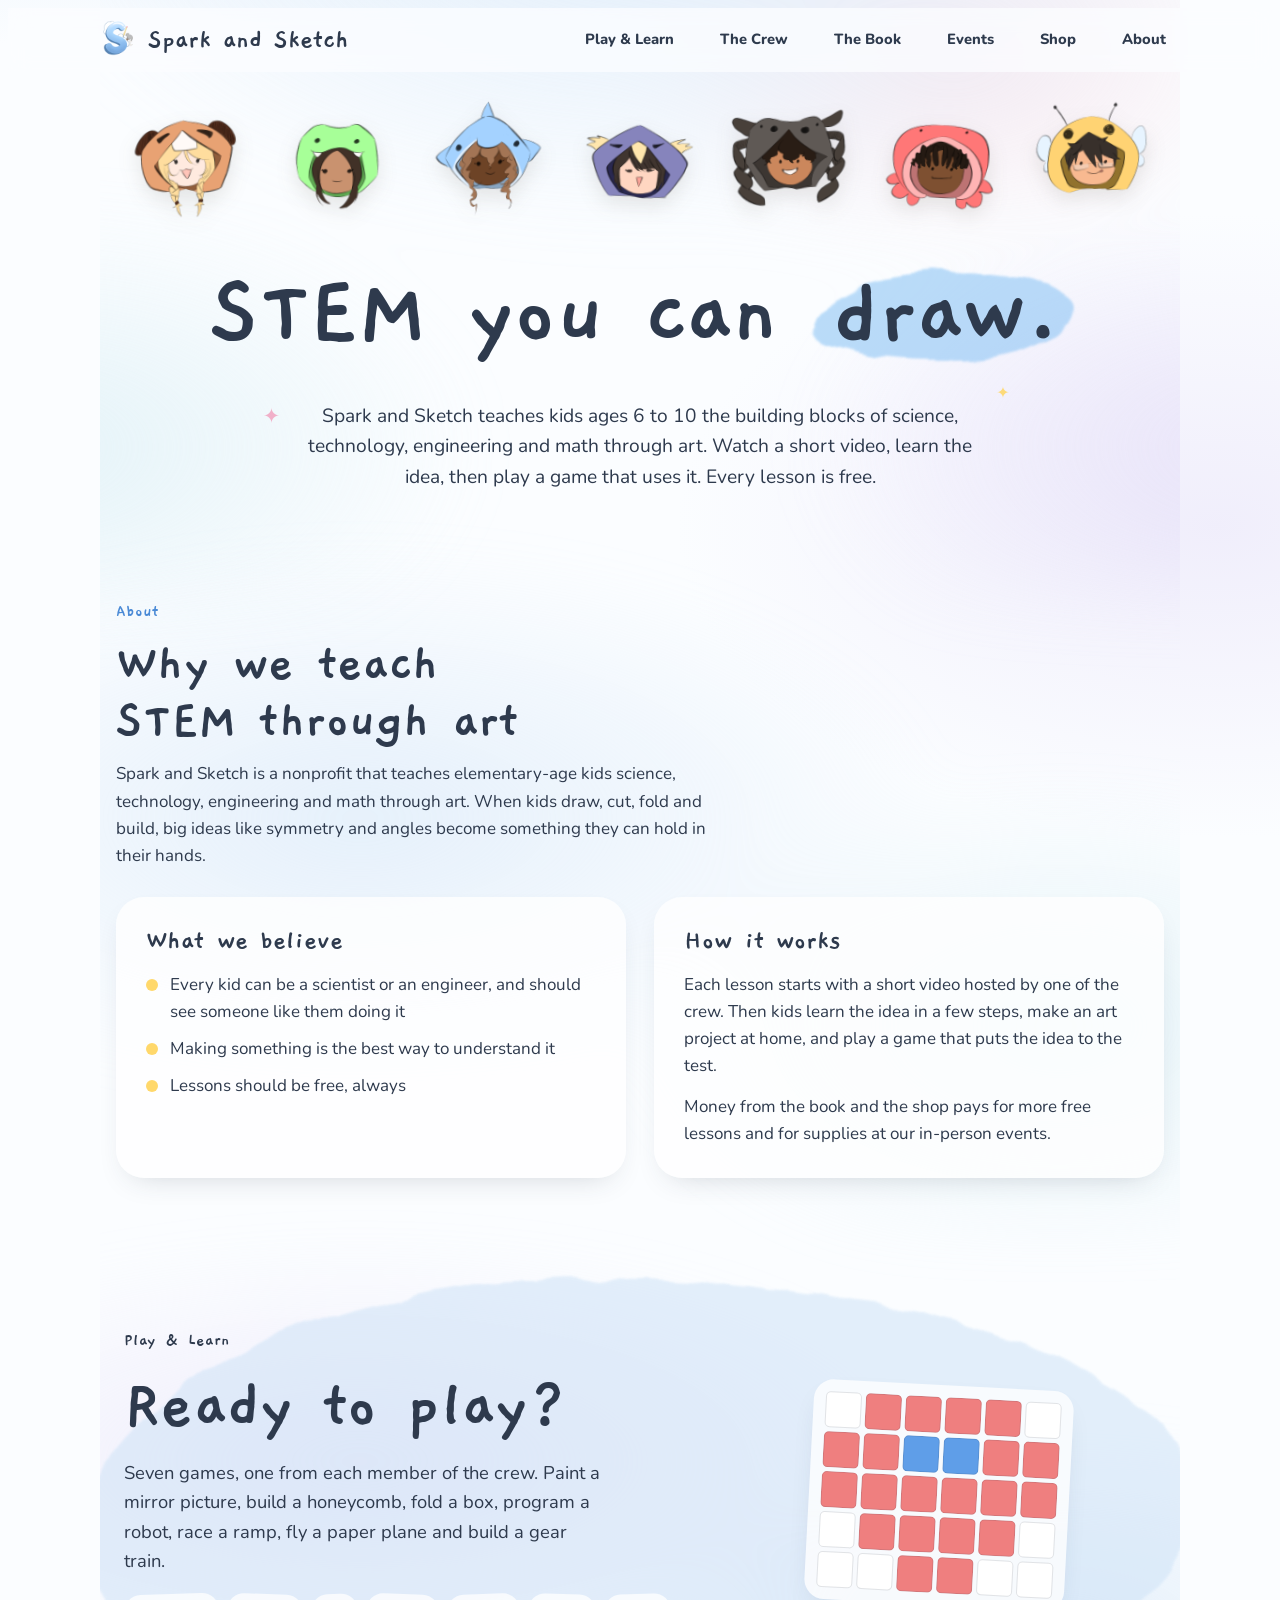
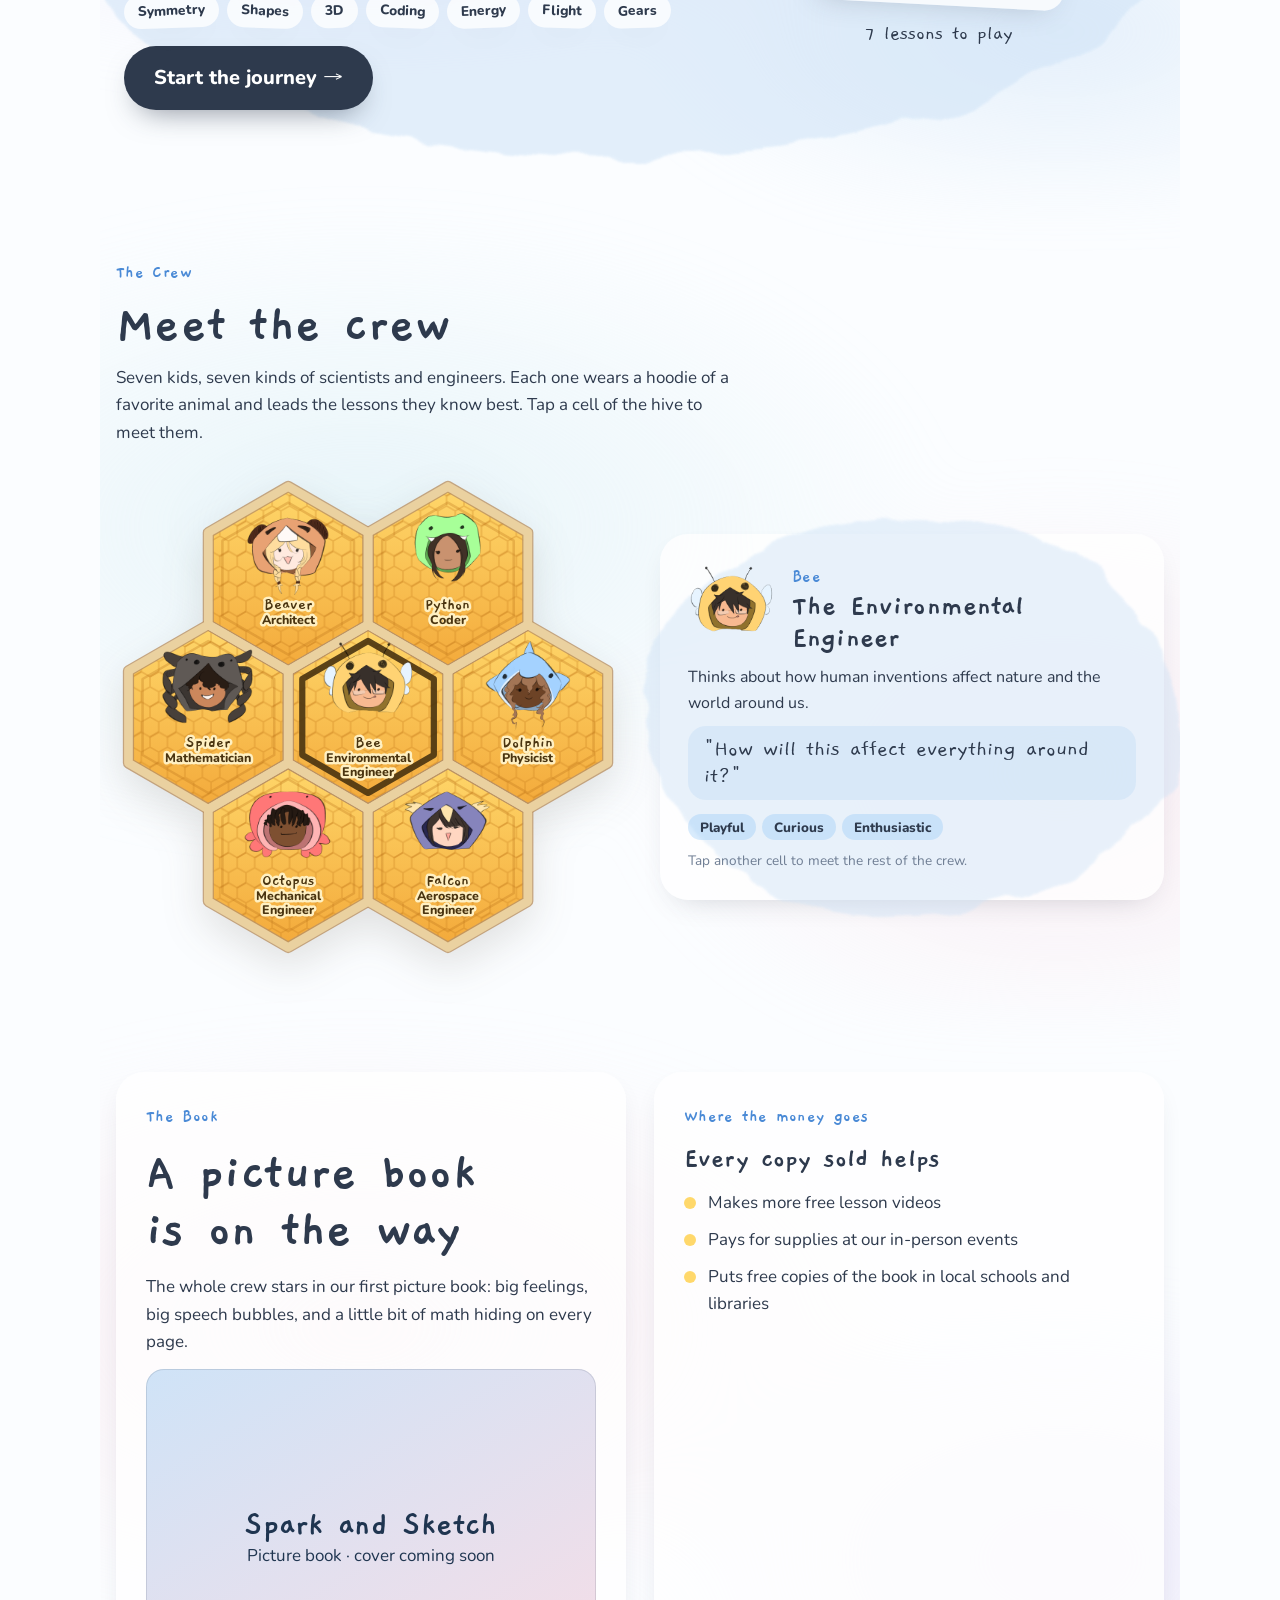
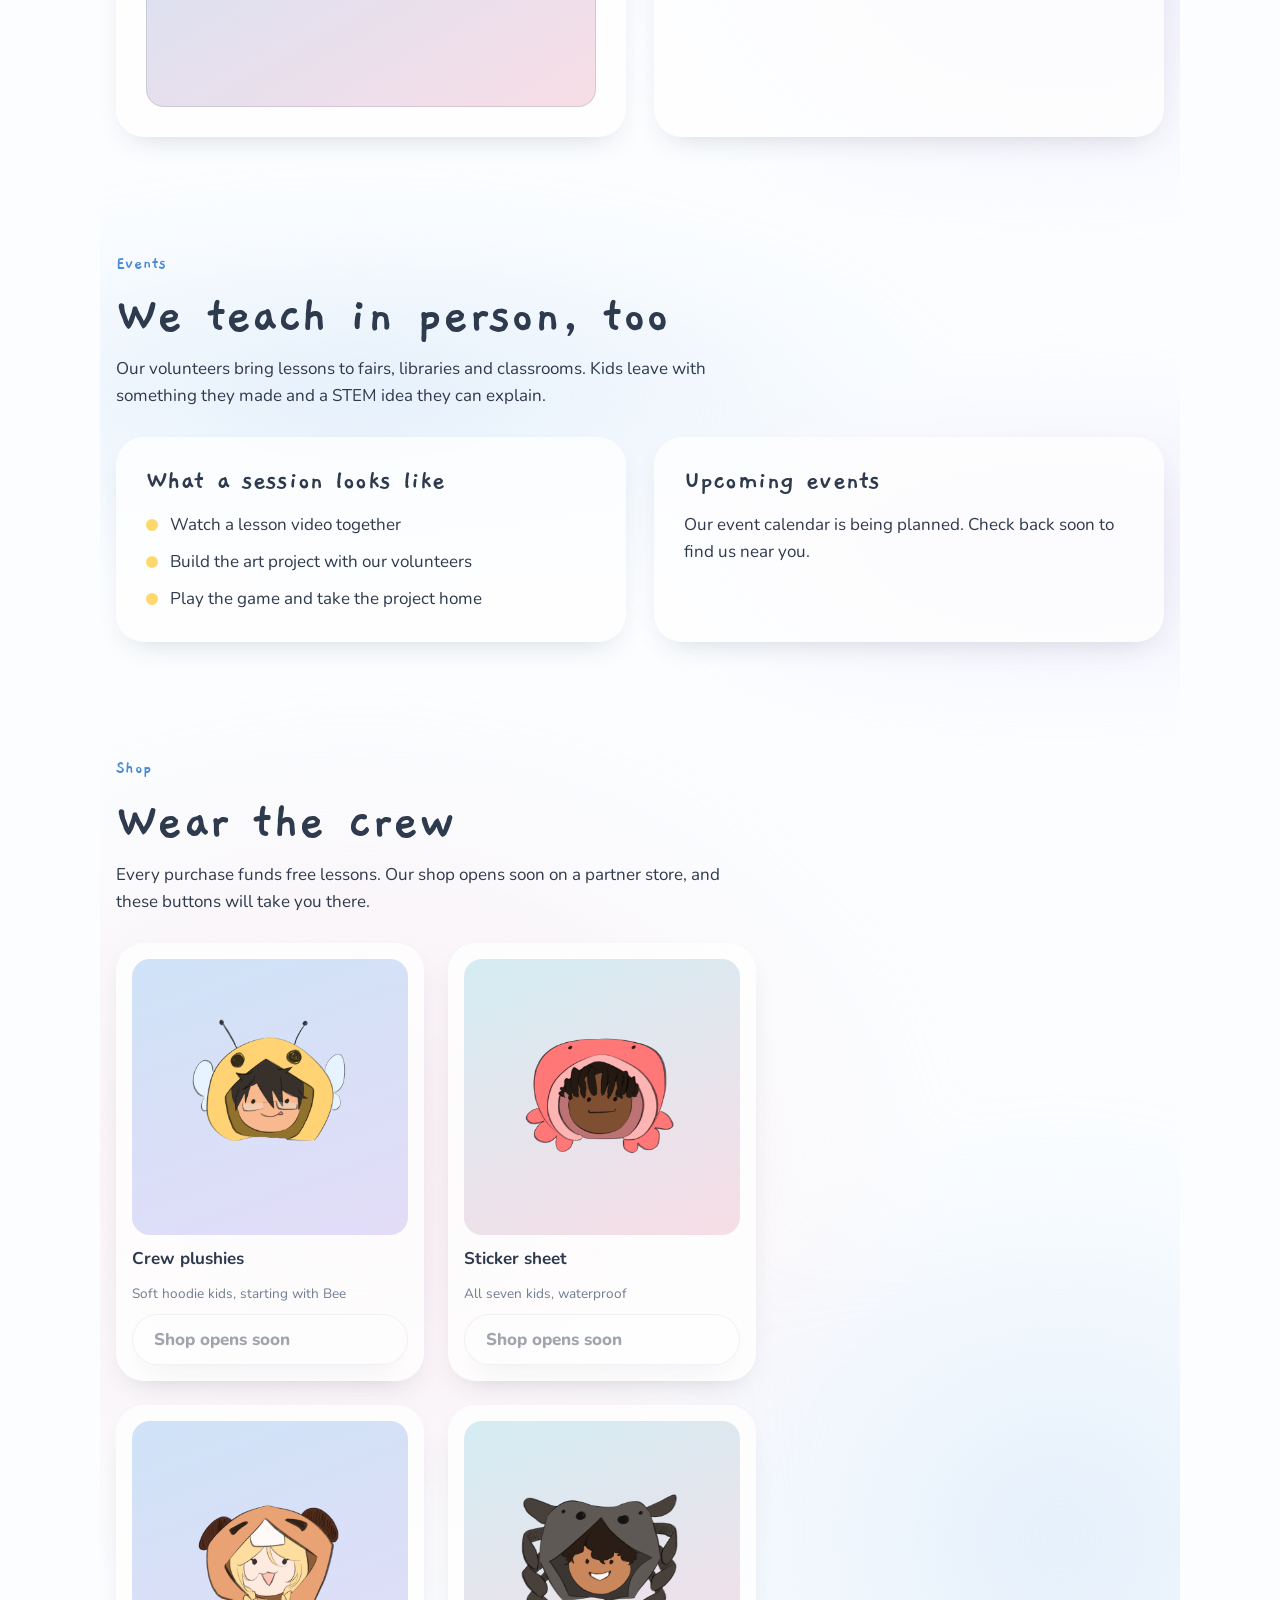
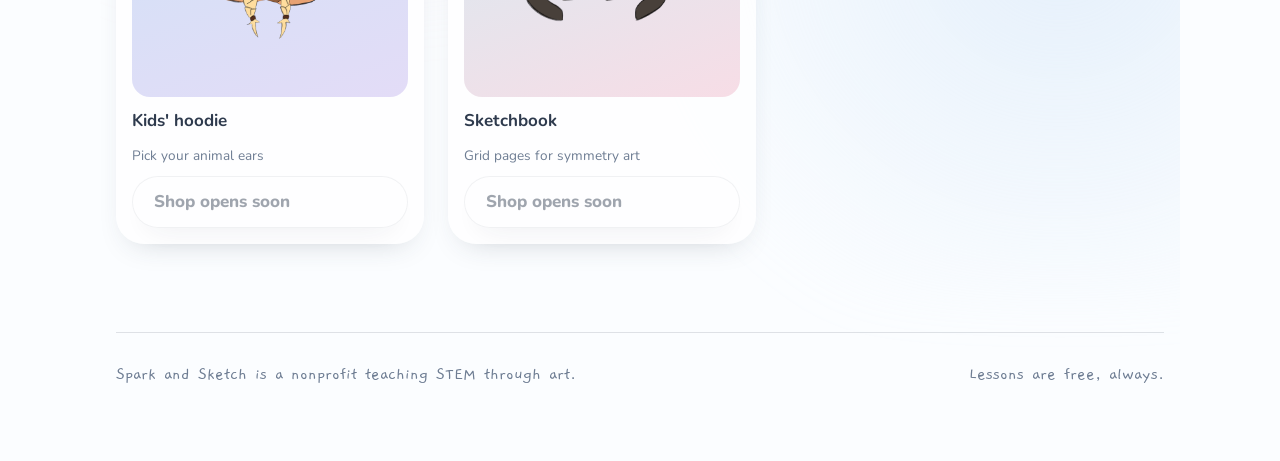
==== index.html @ 4abf94d2 "Blue and white palette, quieter washes, more playful details Co-Authored-By: Claude Fable 5.1 <norep" ====
<!doctype html>
<html lang="en">
<head>
<meta charset="utf-8">
<meta name="viewport" content="width=device-width, initial-scale=1, viewport-fit=cover">
<title>Spark and Sketch</title>
<meta name="description" content="Spark and Sketch teaches elementary-age kids STEM through art, with free short videos, art projects and games.">
<link rel="preconnect" href="https://fonts.googleapis.com">
<link rel="preconnect" href="https://fonts.gstatic.com" crossorigin>
<link rel="stylesheet" href="https://fonts.googleapis.com/css2?family=Gaegu:wght@400;700&family=Nunito:wght@400;700;800&family=Andika:wght@400;700&display=swap">
<link rel="stylesheet" href="site.css">

<link rel="icon" href="/favicon.ico" sizes="any">
<link rel="icon" type="image/png" sizes="32x32" href="/favicon-32.png">
<link rel="icon" type="image/png" sizes="16x16" href="/favicon-16.png">
<link rel="apple-touch-icon" sizes="180x180" href="/apple-touch-icon.png">
</head>
<body>
<svg class="wc-defs" aria-hidden="true"><defs>
  <filter id="wc" x="-20%" y="-20%" width="140%" height="140%">
    <feTurbulence type="fractalNoise" baseFrequency="0.012 0.018" numOctaves="3" seed="7" result="n"/>
    <feDisplacementMap in="SourceGraphic" in2="n" scale="26" xChannelSelector="R" yChannelSelector="G" result="d"/>
    <feGaussianBlur in="d" stdDeviation="1.2"/>
  </filter>
</defs></svg>
<header class="top">
  <div class="wrap">
    <a class="logo" href="index.html"><img src="/favicon-192.png" alt="" width="36" height="36"><span>Spark and Sketch</span></a>    <nav aria-label="Main">
      <a href="play.html">Play &amp; Learn</a>
      <a href="index.html#cast">The Crew</a>
      <a href="index.html#book">The Book</a>
      <a href="index.html#events">Events</a>
      <a href="index.html#shop">Shop</a>
      <a href="index.html#about">About</a>
    </nav>
  </div>
</header>

<main class="wrap" id="top">
  <section class="hero">
    <div class="sparkles" aria-hidden="true"><span style="left:6%;top:12%">✦</span><span style="left:90%;top:18%">✦</span><span style="left:14%;top:70%">✦</span><span style="left:84%;top:66%">✦</span></div>
    <div class="cast-row" id="heroCast" aria-hidden="true"></div>
    <h1>STEM you can <span class="spark">draw.</span></h1>
    <p class="lede">Spark and Sketch teaches kids ages 6 to 10 the building blocks of science, technology, engineering and math through art. Watch a short video, learn the idea, then play a game that uses it. Every lesson is free.</p>
  </section>

  <section id="about">
    <div class="sec-head">
      <span class="eyebrow">About</span>
      <h2>Why we teach STEM through art</h2>
      <p>Spark and Sketch is a nonprofit that teaches elementary-age kids science, technology, engineering and math through art. When kids draw, cut, fold and build, big ideas like symmetry and angles become something they can hold in their hands.</p>
    </div>
    <div class="split">
      <div class="panel">
        <h3>What we believe</h3>
        <ul class="ledger">
          <li>Every kid can be a scientist or an engineer, and should see someone like them doing it</li>
          <li>Making something is the best way to understand it</li>
          <li>Lessons should be free, always</li>
        </ul>
      </div>
      <div class="panel">
        <h3>How it works</h3>
        <p>Each lesson starts with a short video hosted by one of the crew. Then kids learn the idea in a few steps, make an art project at home, and play a game that puts the idea to the test.</p>
        <p>Money from the book and the shop pays for more free lessons and for supplies at our in-person events.</p>
      </div>
    </div>
  </section>

  <section id="play">
    <div class="callout">
      <div class="text">
        <span class="eyebrow">Play &amp; Learn</span>
        <h2>Ready to play?</h2>
        <p class="lede">Seven games, one from each member of the crew. Paint a mirror picture, build a honeycomb, fold a box, program a robot, race a ramp, fly a paper plane and build a gear train.</p>
        <div class="pills"><span class="pill">Symmetry</span><span class="pill">Shapes</span><span class="pill">3D</span><span class="pill">Coding</span><span class="pill">Energy</span><span class="pill">Flight</span><span class="pill">Gears</span></div>
        <a class="btn" href="play.html">Start the journey &rarr;</a>
      </div>
      <div class="preview" aria-hidden="true">
        <div class="mini">
          <i></i><i class="r"></i><i class="r"></i><i class="r"></i><i class="r"></i><i></i>
          <i class="r"></i><i class="r"></i><i class="b"></i><i class="b"></i><i class="r"></i><i class="r"></i>
          <i class="r"></i><i class="r"></i><i class="r"></i><i class="r"></i><i class="r"></i><i class="r"></i>
          <i></i><i class="r"></i><i class="r"></i><i class="r"></i><i class="r"></i><i></i>
          <i></i><i></i><i class="r"></i><i class="r"></i><i></i><i></i>
        </div>
        <span class="count">7 lessons to play</span>
      </div>
    </div>
  </section>

  <section id="cast">
    <div class="sec-head">
      <span class="eyebrow">The Crew</span>
      <h2>Meet the crew</h2>
      <p>Seven kids, seven kinds of scientists and engineers. Each one wears a hoodie of a favorite animal and leads the lessons they know best. Tap a cell of the hive to meet them.</p>
    </div>
    <div class="crew">
      <div class="hive-wrap"><svg class="hive-svg" id="hive" role="group" aria-label="The crew, arranged as a honeycomb"></svg></div>
      <div class="char" id="charCard" aria-live="polite"></div>
    </div>
  </section>

  <section id="book">
    <div class="split">
      <div class="panel">
        <span class="eyebrow">The Book</span>
        <h2>A picture book is on the way</h2>
        <p>The whole crew stars in our first picture book: big feelings, big speech bubbles, and a little bit of math hiding on every page.</p>
        <div class="book-cover"><div><div class="t">Spark and Sketch</div><p>Picture book · cover coming soon</p></div></div>
      </div>
      <div class="panel">
        <span class="eyebrow">Where the money goes</span>
        <h3>Every copy sold helps</h3>
        <ul class="ledger">
          <li>Makes more free lesson videos</li>
          <li>Pays for supplies at our in-person events</li>
          <li>Puts free copies of the book in local schools and libraries</li>
        </ul>
      </div>
    </div>
  </section>

  <section id="events">
    <div class="sec-head">
      <span class="eyebrow">Events</span>
      <h2>We teach in person, too</h2>
      <p>Our volunteers bring lessons to fairs, libraries and classrooms. Kids leave with something they made and a STEM idea they can explain.</p>
    </div>
    <div class="split">
      <div class="panel">
        <h3>What a session looks like</h3>
        <ul class="ledger">
          <li>Watch a lesson video together</li>
          <li>Build the art project with our volunteers</li>
          <li>Play the game and take the project home</li>
        </ul>
      </div>
      <div class="panel">
        <h3>Upcoming events</h3>
        <p>Our event calendar is being planned. Check back soon to find us near you.</p>
      </div>
    </div>
  </section>

  <section id="shop">
    <div class="sec-head">
      <span class="eyebrow">Shop</span>
      <h2>Wear the crew</h2>
      <p>Every purchase funds free lessons. Our shop opens soon on a partner store, and these buttons will take you there.</p>
    </div>
    <div class="merch" id="merch"></div>
  </section>

  <footer>
    <span>Spark and Sketch is a nonprofit teaching STEM through art.</span>
    <span>Lessons are free, always.</span>
  </footer>
</main>

<script src="characters.js"></script>
<script>
(function(){
const {CAST, kid, byId} = window.SS;
document.getElementById('heroCast').innerHTML = CAST.map(kid).join('');

/* ---- crew hive: flat-top cells sharing walls, laid out in rows of 2, 3 and 2 ---- */
const svg=document.getElementById('hive'), card=document.getElementById('charCard');
const R=74;                         // cell radius (center to corner)
const W=Math.sqrt(3)*R, H=1.5*R;    // column step and row step for pointy-top cells
// rows of 2, 3 and 2; the outer rows sit half a column in from the middle row
const layout=[['beaver',0.5,0],['python',1.5,0],['spider',0,1],['bee',1,1],['dolphin',2,1],['octopus',0.5,2],['falcon',1.5,2]];
function hexPts(x,y,r){ return [30,90,150,210,270,330].map(t=>{const a=t*Math.PI/180;return (x+r*Math.cos(a)).toFixed(1)+','+(y+r*Math.sin(a)).toFixed(1);}).join(' '); }
function cellXY(col,row){ return [(col-1)*W, (row-1)*H]; }
const pad=10, vb=[-(W+W/2)-pad, -(H+R)-pad, 3*W+2*pad, 2*H+2*R+2*pad];
svg.setAttribute('viewBox', vb.map(v=>v.toFixed(1)).join(' '));
let active='bee';
const jobLines=r=>r.length>12&&r.includes(' ')?r.split(' '):[r];
function drawHive(){
  const defs=`<defs>
    <linearGradient id="honeyGrad" x1="0" y1="0" x2="0" y2="1"><stop offset="0" stop-color="#ffd76a"/><stop offset="1" stop-color="#f3a93a"/></linearGradient>
    <pattern id="combPat" width="14" height="24.2" patternUnits="userSpaceOnUse">
      <polygon points="7,0 14,4 14,12.1 7,16.1 0,12.1 0,4" fill="none" stroke="#c97d1c" stroke-opacity=".35" stroke-width="1.2"/>
      <polygon points="7,16.1 14,20.2 14,28.3 7,32.3 0,28.3 0,20.2" fill="none" stroke="#c97d1c" stroke-opacity=".35" stroke-width="1.2" transform="translate(7,-4)"/>
    </pattern>
  </defs>`;
  const fills=[], walls=[], faces=[];
  layout.forEach(([id,col,row])=>{
    const c=byId(id), [x,y]=cellXY(col,row), on=id===active;
    fills.push(`<g class="hcell ${on?'active':''}" data-id="${id}" tabindex="0" role="button" aria-label="${c.role}, ${c.name} hoodie" aria-pressed="${on}">
      <polygon class="honey" points="${hexPts(x,y,R)}"/><polygon class="comb" points="${hexPts(x,y,R)}"/><polygon class="inner" points="${hexPts(x,y,R-13)}"/></g>`);
    walls.push(`<polygon class="wall-edge" points="${hexPts(x,y,R)}"/>`);
    faces.push(`<g class="hcell-face" pointer-events="none">
      <g transform="translate(${(x-38).toFixed(1)},${(y-62).toFixed(1)}) scale(0.6)">${kid(c).replace('<svg ','<svg width="128" height="128" ')}</g>
      <text class="hcell-text" x="${x.toFixed(1)}" y="${(y+24).toFixed(1)}">${c.name}</text>
      ${jobLines(c.role).map((t,i)=>`<text class="job" x="${x.toFixed(1)}" y="${(y+36+i*11).toFixed(1)}">${t}</text>`).join('')}
    </g>`);
  });
  // draw order: honey fills, dark wall edges, wood walls (active last so its gold shows), then faces
  const wood=layout.map(([id,col,row])=>{const [x,y]=cellXY(col,row);return [id,`<polygon class="wall" points="${hexPts(x,y,R)}"/>`];});
  const woodOrdered=wood.filter(w=>w[0]!==active).concat(wood.filter(w=>w[0]===active)).map(w=>w[1]);
  svg.innerHTML = defs + fills.join('') + walls.join('') + `<g class="walls">${woodOrdered.join('')}</g>` + faces.join('');
}
function drawCard(){
  const c=byId(active);
  card.innerHTML=`<div class="top-row">${kid(c)}<div><span class="eyebrow">${c.name}</span><h3>The ${c.role}</h3>${c.working?`<span class="soon">Working name: ${c.working}</span>`:''}</div></div>
    <p>${c.likes}</p>
    ${c.quote?`<p class="quote">"${c.quote}"</p>`:''}
    <div class="traits">${c.traits.map(t=>`<span class="trait">${t}</span>`).join('')}</div>
    <span class="hint">Tap another cell to meet the rest of the crew.</span>`;
  card.classList.remove('pop'); void card.offsetWidth; card.classList.add('pop');
}
svg.addEventListener('click',e=>{const g=e.target.closest('.hcell'); if(!g) return; active=g.dataset.id; drawHive(); drawCard();});
svg.addEventListener('keydown',e=>{ if(e.key==='Enter'||e.key===' '){ const g=e.target.closest('.hcell'); if(!g) return; e.preventDefault(); active=g.dataset.id; drawHive(); drawCard(); svg.querySelector(`[data-id="${active}"]`).focus({preventScroll:true}); } });
drawHive(); drawCard();

const MERCH = [
  {name:'Crew plushies', note:'Soft hoodie kids, starting with Bee', who:'bee'},
  {name:'Sticker sheet', note:'All seven kids, waterproof', who:'octopus'},
  {name:'Kids\' hoodie', note:'Pick your animal ears', who:'beaver'},
  {name:'Sketchbook', note:'Grid pages for symmetry art', who:'spider'}
];
document.getElementById('merch').innerHTML = MERCH.map(m=>`
  <div class="item"><div class="pic">${kid(byId(m.who))}</div>
    <strong>${m.name}</strong><span class="price">${m.note}</span>
    <button class="btn" disabled>Shop opens soon</button></div>`).join('');
})();
</script>
</body>
</html>
---- site.css ----
/* Layout: a painted sketchbook. Warm paper, watercolor washes that bleed behind each section with no hard edges,
   quiet letterspaced navigation, and content that sits on the page instead of inside boxes. */
:root{
  --paper:#fbfdff;
  --paper-2:#f1f6fc;
  --ink:#2e3a4d;
  --muted:#6e7d93;
  --card:rgba(255,255,255,.78);
  --line:rgba(46,58,77,.14);
  --sage:#cfe9ee;  --sky:#cfe3f7;  --honey:#dfe3fb;  --blush:#f7dde6;  --lilac:#e3dcf7;  --mint:#d4ecf3;
  --note-blue:#e2eefb;
  --note-mint:#e0f1f5;
  --spark:#8fc6f5;
  --on-spark:#1f3550;
  --coral:#e58a8a;
  --ok:#5fb08a;
  --p1:#ef7f7f; --p2:#5f9ee8; --p3:#f5cf5d; --p4:#6fc49a; --p5:#b394e6;
  --grid-empty:#ffffff;
  --line-art:#4a3f35;
  --font-display:"Gaegu","Comic Sans MS","Chalkboard SE",cursive;
  --font-body:"Nunito","Andika","Trebuchet MS",system-ui,sans-serif;
  --wood:#ead1a0; --wood-ink:#b99264; --honey-ink:#4a3410; --honey-halo:#fff0c2;
  --radius:28px;
  --stroke:1.5px;
  --shadow:0 12px 30px -16px rgba(46,58,77,.25); --sun:#ffd86b;
}
@media (prefers-color-scheme: dark){
  :root:not([data-theme="light"]){
    --paper:#141a24; --paper-2:#1b2330; --ink:#e8eef7; --muted:#9fb0c6; --card:rgba(30,38,52,.78); --line:rgba(232,238,247,.16);
    --sage:#213744; --sky:#1f3350; --honey:#262f4d; --blush:#3d2a38; --lilac:#2e2b48; --mint:#1f3a44;
    --note-blue:#233448; --note-mint:#223c45; --spark:#6fb3ee; --on-spark:#0f2238; --coral:#ef9a9a; --ok:#7fcba3;
    --grid-empty:#1e2733; --wood:#8a6b3f; --wood-ink:#5c4525; --honey-ink:#2a1c08; --honey-halo:#f3d48a;
    --shadow:0 10px 30px -14px rgba(0,0,0,.6); color-scheme:dark;
  }
}
:root[data-theme="dark"]{
  --paper:#141a24; --paper-2:#1b2330; --ink:#e8eef7; --muted:#9fb0c6; --card:rgba(30,38,52,.78); --line:rgba(232,238,247,.16);
  --sage:#213744; --sky:#1f3350; --honey:#262f4d; --blush:#3d2a38; --lilac:#2e2b48; --mint:#1f3a44;
  --note-blue:#233448; --note-mint:#223c45; --spark:#6fb3ee; --on-spark:#0f2238; --coral:#ef9a9a; --ok:#7fcba3;
  --grid-empty:#1e2733; --wood:#8a6b3f; --wood-ink:#5c4525; --honey-ink:#2a1c08; --honey-halo:#f3d48a;
  --shadow:0 10px 30px -14px rgba(0,0,0,.6); color-scheme:dark;
}
*{box-sizing:border-box}
[hidden]{display:none!important}
html{overflow-x:clip}
body{background:var(--paper);color:var(--ink);font-family:var(--font-body);font-size:17px;line-height:1.6;padding-inline:16px;padding-block:0 64px;overflow-x:clip;
  background-image:radial-gradient(1200px 520px at 10% -5%, rgba(207,227,247,.6), transparent 60%), radial-gradient(900px 520px at 95% 10%, rgba(227,220,247,.45), transparent 60%);}
.wrap{max-width:1080px;margin-inline:auto}
h1,h2,h3{font-family:var(--font-display);font-weight:700;line-height:1.05;text-wrap:balance;margin:0;letter-spacing:.005em}
h2{font-size:clamp(2.3rem,5vw,3.4rem)}
h3{font-size:1.75rem}
p{margin:0}
a{color:inherit}
:focus-visible{outline:3px solid var(--p2);outline-offset:3px}
.eyebrow{font-family:var(--font-display);font-size:1.15rem;letter-spacing:.02em;text-transform:none;font-weight:700;color:#4a8ad6}

/* watercolor washes: soft blobs with painted edges (filter #wc lives in each page) */
.wc-defs{position:absolute;width:0;height:0;overflow:hidden}
section{position:relative;padding-block:56px}
section::before{content:"";position:absolute;z-index:-1;pointer-events:none;left:50%;top:0;width:min(1400px,120vw);height:100%;transform:translateX(-50%);opacity:.5;
  background:radial-gradient(60% 55% at 30% 40%, var(--wash,transparent), transparent 70%), radial-gradient(45% 50% at 80% 70%, var(--wash2,transparent), transparent 70%);filter:blur(28px)}
#about{--wash:var(--sky);--wash2:var(--mint)}
#play{--wash:var(--lilac);--wash2:var(--sky)}
#cast{--wash:var(--mint);--wash2:var(--blush)}
#book{--wash:var(--blush);--wash2:var(--lilac)}
#events{--wash:var(--sky);--wash2:var(--lilac)}
#shop{--wash:var(--blush);--wash2:var(--sky)}
#journey{--wash:var(--sky);--wash2:var(--lilac)}
main{position:relative;isolation:isolate;overflow-x:clip;margin-inline:-16px;padding-inline:16px}

/* nav */
.top{position:sticky;top:env(safe-area-inset-top,0px);z-index:5;margin-inline:-16px;padding:14px 16px;background:color-mix(in srgb,var(--paper) 78%,transparent);backdrop-filter:blur(10px);-webkit-backdrop-filter:blur(10px)}
.top .wrap{display:flex;align-items:center;gap:16px;flex-wrap:wrap;justify-content:space-between}
.logo{font-family:var(--font-display);font-size:1.75rem;font-weight:700;text-decoration:none;display:flex;align-items:center;gap:8px}
.logo img{width:36px;height:36px;transform:translateY(-2px)}
.logo span{padding:0 4px;line-height:1.3}
.top nav{display:flex;gap:2px 18px;flex-wrap:wrap}
.top nav a{text-decoration:none;font-weight:800;font-size:.92rem;padding:6px 14px;border-radius:999px;color:var(--ink);background:none;transition:background .15s}
.top nav a:hover{background:color-mix(in srgb,var(--spark) 45%,transparent)}
.top nav a[aria-current="page"]{background:var(--spark);color:var(--on-spark)}

/* buttons: soft fills, no outlines */
.btn{font:inherit;font-weight:800;display:inline-flex;align-items:center;gap:8px;padding:12px 22px;border:0;border-radius:999px;background:var(--card);color:var(--ink);cursor:pointer;text-decoration:none;box-shadow:var(--shadow),inset 0 0 0 1px var(--line);transition:transform .12s,box-shadow .12s}
.btn:hover{transform:translateY(-1px)}
.btn:active{transform:translateY(1px)}
.btn.primary{background:var(--spark);color:var(--on-spark);box-shadow:0 10px 24px -12px rgba(95,158,232,.55)}
.btn:disabled{opacity:.45;cursor:not-allowed;transform:none}

/* hero: a wide painted sky */
.hero{padding-block:36px 48px;display:grid;gap:34px;text-align:center;justify-items:center}
.hero::before{content:"";position:absolute;z-index:-1;left:50%;top:-240px;transform:translateX(-50%);width:min(1600px,130vw);height:calc(100% + 300px);pointer-events:none;
  background:radial-gradient(55% 60% at 50% 10%, var(--sky), transparent 70%), radial-gradient(40% 45% at 12% 80%, var(--mint), transparent 70%), radial-gradient(40% 45% at 88% 80%, var(--lilac), transparent 70%), radial-gradient(30% 35% at 70% 30%, var(--blush), transparent 70%);filter:blur(34px);opacity:.6}
.hero h1{font-size:clamp(3rem,10vw,6.2rem);letter-spacing:-.005em;position:relative}
.hero h1 .spark{position:relative;display:inline-block;padding:0 .12em;color:var(--ink);isolation:isolate;transform:rotate(-1.5deg)}
.hero h1 .spark::before{content:"";position:absolute;z-index:-1;inset:.12em -.05em .05em -.08em;background:var(--spark);opacity:.6;border-radius:48% 52% 45% 55%/60% 40% 60% 40%;filter:url(#wc)}
.hero .lede{font-size:1.2rem;max-width:56ch;color:var(--ink)}
.cast-row{display:grid;grid-template-columns:repeat(7,minmax(0,1fr));gap:8px;justify-items:center;align-items:end;width:100%}
.cast-row svg{width:100%;max-width:120px;height:auto;display:block;filter:drop-shadow(0 8px 10px rgba(74,63,53,.12))}
.cast-row svg:nth-child(odd){transform:translateY(-8px) rotate(-3deg)}
.cast-row svg:nth-child(even){transform:rotate(3deg)}

/* section heads */
.sec-head{display:grid;gap:10px;margin-bottom:28px;max-width:62ch}

/* lesson spread: a soft page, no frame */
.lesson{position:relative;isolation:isolate;border:0;border-radius:var(--radius);background:var(--card);padding:32px;display:grid;gap:30px;margin-bottom:40px;box-shadow:var(--shadow)}
.lesson::before{content:"";position:absolute;z-index:-1;inset:-14px;background:var(--note-blue);opacity:.4;border-radius:46% 54% 50% 50%/55% 45% 55% 45%;filter:url(#wc)}
.lesson.mint::before{background:var(--note-mint)}
.lesson-head{display:flex;gap:18px;align-items:center;flex-wrap:wrap}
.lesson-head svg{width:88px;height:88px;flex:none}
.lesson-head .meta{display:grid;gap:4px;min-width:0}
.tags{display:flex;gap:6px;flex-wrap:wrap}
.tag{font-size:.82rem;font-weight:800;padding:4px 12px;border-radius:999px;border:0;background:color-mix(in srgb,var(--spark) 35%,transparent)}
.bubble{position:relative;background:var(--card);border:0;border-radius:30px;padding:14px 20px;font-family:var(--font-display);font-size:1.4rem;line-height:1.2;max-width:38ch;box-shadow:inset 0 0 0 1px var(--line)}
.lesson.mint .bubble{background:var(--card)}

.cols{display:grid;grid-template-columns:minmax(0,240px) minmax(0,1fr);gap:32px;align-items:start}
@media (max-width:760px){.cols{grid-template-columns:minmax(0,1fr)}}

.video{aspect-ratio:9/16;max-width:100%;width:100%;border:0;border-radius:24px;background:linear-gradient(160deg,var(--sky),var(--lilac));display:grid;place-items:center;text-align:center;padding:16px;box-shadow:inset 0 0 0 1px var(--line)}
.lesson.mint .video{background:linear-gradient(160deg,var(--mint),var(--blush))}
@media (max-width:760px){.video{max-width:240px;justify-self:center}}
.video .inner{background:var(--card);border:0;border-radius:18px;padding:14px 16px;display:grid;gap:6px;justify-items:center;box-shadow:var(--shadow)}
.video .play{width:52px;height:52px;border-radius:50%;border:0;background:var(--spark);display:grid;place-items:center;box-shadow:0 6px 14px -6px rgba(95,158,232,.6)}
.video small{color:var(--muted);font-size:.82rem}

.learn{display:grid;gap:18px;min-width:0}
.steps{list-style:none;margin:0;padding:0;display:grid;gap:14px;counter-reset:s}
.steps li{display:grid;grid-template-columns:38px minmax(0,1fr);gap:14px;align-items:start;counter-increment:s}
.steps li::before{content:counter(s);width:38px;height:38px;border-radius:50%;border:0;display:grid;place-items:center;font-family:var(--font-display);font-weight:700;font-size:1.35rem;background:var(--spark);color:var(--on-spark);box-shadow:0 4px 10px -4px rgba(95,158,232,.55)}
.steps strong{display:block}
.make{border:0;border-radius:22px;padding:18px 20px;display:grid;gap:6px;background:color-mix(in srgb,var(--sky) 55%,transparent)}
.make .eyebrow{color:var(--ink)}
.grownups{font-size:.86rem;color:var(--muted)}

/* game area */
.game{border-top:1px solid var(--line);padding-top:28px;display:grid;gap:18px}
.game-head{display:flex;justify-content:space-between;align-items:baseline;gap:12px;flex-wrap:wrap}
.status{font-family:var(--font-display);font-size:1.45rem;line-height:1.2;min-height:2.4em}
.status.good{color:var(--ok)}
.status.bad{color:var(--coral)}
.row{display:flex;gap:10px;flex-wrap:wrap;align-items:center}

/* surfaces the games draw on */
.hh-svg,.tb-canvas,.rr-canvas,.pp-canvas,.gg-svg,.rp-grid,.mm-gridwrap .mm-grid{border:0;box-shadow:inset 0 0 0 1px var(--line),var(--shadow)}

/* symmetry game */
.mm-board{display:grid;grid-template-columns:minmax(0,1fr) minmax(0,220px);gap:28px;align-items:start}
@media (max-width:700px){.mm-board{grid-template-columns:minmax(0,1fr)}}
.mm-gridwrap{position:relative;max-width:520px;width:100%}
.mm-grid{display:grid;grid-template-columns:repeat(8,1fr);gap:4px;padding:10px;border-radius:20px;background:var(--card)}
.mm-gridwrap::after{content:"";position:absolute;top:0;bottom:0;left:calc(50% - 2px);width:4px;background:repeating-linear-gradient(var(--ink) 0 8px,transparent 8px 14px);opacity:.6;pointer-events:none;border-radius:2px}
.cell{aspect-ratio:1;border:1.5px solid var(--line);border-radius:7px;background:var(--grid-empty);padding:0;position:relative}
.cell.fixed{opacity:.95}
button.cell{cursor:pointer}
button.cell:hover{box-shadow:inset 0 0 0 3px var(--spark)}
.cell.oops::after{content:"✕";position:absolute;inset:0;display:grid;place-items:center;font-weight:700;color:var(--ink);font-size:1.1rem}
.cell.fixed.side{border-style:dashed}
.swatches{display:flex;gap:10px;flex-wrap:wrap}
.swatch{width:46px;height:46px;border-radius:50%;border:0;cursor:pointer;padding:0;position:relative;box-shadow:inset 0 0 0 1px rgba(0,0,0,.08),var(--shadow)}
.swatch[aria-pressed="true"]{box-shadow:0 0 0 4px var(--paper),0 0 0 7px var(--ink)}
.swatch.eraser{background:var(--grid-empty);font-weight:800;font-size:.7rem;color:var(--ink);box-shadow:inset 0 0 0 1.5px var(--line)}
.levels{display:flex;gap:10px;flex-wrap:wrap}
.lvl{font:inherit;font-weight:800;font-size:.95rem;padding:9px 18px;border-radius:999px;border:0;background:var(--card);color:var(--ink);cursor:pointer;box-shadow:var(--shadow),inset 0 0 0 1px var(--line);transition:transform .12s,box-shadow .12s}
.lvl:hover{transform:translateY(-1px)}
.lvl:active{transform:translateY(1px)}
.lvl[aria-current="true"]{background:var(--spark);color:var(--on-spark);box-shadow:0 10px 24px -12px rgba(95,158,232,.55)}
.levels-wrap{display:grid;gap:8px}
.lvl.done::after{content:" ★"}
.side-panel{display:grid;gap:18px}

/* tessellation game */
.hh-board{display:grid;grid-template-columns:minmax(0,340px) minmax(0,1fr);gap:28px;align-items:start}
@media (max-width:700px){.hh-board{grid-template-columns:minmax(0,1fr)}}
.hh-svg{width:100%;max-width:340px;aspect-ratio:1;border-radius:var(--radius);background:var(--note-mint)}
.shape-pick{display:flex;gap:10px;flex-wrap:wrap}
.shape-btn{font:inherit;font-weight:800;font-size:.95rem;display:flex;align-items:center;gap:6px;padding:7px 16px 7px 10px;border-radius:999px;border:0;background:var(--card);color:var(--ink);cursor:pointer;box-shadow:var(--shadow),inset 0 0 0 1px var(--line)}
.shape-btn:active{transform:translateY(1px)}
.shape-btn svg{width:22px;height:22px}
.shape-btn[aria-pressed="true"]{background:var(--spark);color:var(--on-spark)}
.shape-btn .res{font-size:.8rem}
.meter{height:20px;border:0;border-radius:999px;overflow:hidden;background:color-mix(in srgb,var(--ink) 8%,transparent);position:relative}
.meter .fill{height:100%;background:var(--spark);transition:width .25s}
.meter .over{position:absolute;top:0;bottom:0;right:0;background:var(--coral)}
.meter-label{display:flex;justify-content:space-between;font-size:.82rem;color:var(--muted);font-variant-numeric:tabular-nums}
.ask{border:0;border-radius:22px;padding:16px 18px;display:grid;gap:10px;background:color-mix(in srgb,var(--sky) 55%,transparent)}
.hive{font-size:.95rem;color:var(--muted);font-weight:700}
.challenge{border-top:1px solid var(--line);padding-top:24px;display:grid;gap:12px}
.challenge p{max-width:68ch}
.hives{display:grid;grid-template-columns:repeat(3,minmax(0,1fr));gap:16px}
@media (max-width:560px){.hives{grid-template-columns:minmax(0,1fr)}}
.hive-btn{font:inherit;color:var(--ink);background:var(--card);border:0;border-radius:22px;padding:12px;display:grid;gap:8px;cursor:pointer;text-align:left;box-shadow:var(--shadow),inset 0 0 0 1px var(--line)}
.hive-btn:hover{transform:translateY(-1px)}
.hive-btn[aria-pressed="true"]{box-shadow:0 0 0 4px var(--spark),var(--shadow)}
.hive-btn svg{width:100%;height:auto;border-radius:12px;display:block}
.hive-btn strong{font-size:1rem}
.wax{display:grid;gap:4px;font-size:.85rem;font-variant-numeric:tabular-nums}
.wax .bar{height:12px;border:0;border-radius:999px;background:color-mix(in srgb,var(--ink) 8%,transparent);overflow:hidden}
.wax .bar span{display:block;height:100%;background:var(--spark);transition:width .5s}
.hive-btn.best .wax .bar span{background:var(--ok)}

/* crew hive */
.crew{display:grid;grid-template-columns:minmax(0,1fr) minmax(0,1fr);gap:40px;align-items:center}
@media (max-width:820px){.crew{grid-template-columns:minmax(0,1fr)}}
.hive-wrap{max-width:520px;width:100%;margin-inline:auto}
.hive-svg{width:100%;height:auto;display:block;overflow:visible;filter:drop-shadow(0 16px 20px rgba(74,63,53,.14))}
.hcell{cursor:pointer;outline:none;-webkit-tap-highlight-color:transparent}
.hcell:focus,.hcell:focus-visible{outline:none}
.hcell .inner{fill:none;stroke:#b8701a;stroke-opacity:.3;stroke-width:2;stroke-linejoin:round;pointer-events:none;transition:stroke-width .15s,stroke-opacity .15s}
.hcell.active .inner,.hcell:focus-visible .inner{stroke:var(--honey-ink);stroke-opacity:.9;stroke-width:5}
.hcell .honey{fill:url(#honeyGrad);transition:filter .15s}
.hcell .comb{fill:url(#combPat);pointer-events:none}
.walls .wall{fill:none;stroke:var(--wood);stroke-width:7;stroke-linejoin:round;pointer-events:none}
.hive-svg .wall-edge{fill:none;stroke:var(--wood-ink);stroke-width:9;stroke-linejoin:round;pointer-events:none;opacity:.8}
.hcell:hover .honey,.hcell:focus-visible .honey{filter:brightness(1.08)}
.hcell-face text{font-family:var(--font-display);font-weight:700;font-size:14px;fill:var(--honey-ink);text-anchor:middle;pointer-events:none;paint-order:stroke;stroke:var(--honey-halo);stroke-width:4px;stroke-linejoin:round}
.hcell-face .job{font-size:10px;font-family:var(--font-body);font-weight:800}
.char{position:relative;isolation:isolate;background:var(--card);border:0;border-radius:var(--radius);padding:28px;display:grid;gap:10px;justify-items:start;box-shadow:var(--shadow);min-width:0}
.char::before{content:"";position:absolute;z-index:-1;inset:-16px;background:var(--sky);opacity:.45;border-radius:52% 48% 55% 45%/45% 55% 45% 55%;filter:url(#wc)}
.char .top-row{display:flex;gap:16px;align-items:center}
.char .top-row svg{width:88px;height:88px;flex:none}
.char h3{font-size:1.9rem}
.char p{font-size:1rem}
.char .soon{font-size:.8rem;color:var(--muted)}
.char .quote{font-family:var(--font-display);font-size:1.45rem;line-height:1.15;background:color-mix(in srgb,var(--sky) 60%,transparent);border:0;border-radius:18px;padding:10px 16px}
.traits{display:flex;gap:6px;flex-wrap:wrap;margin-top:4px}
.trait{display:inline-flex;align-items:center;justify-content:center;text-align:center;line-height:1;font-size:.84rem;font-weight:800;padding:7px 12px 6px;border-radius:999px;border:0;background:color-mix(in srgb,var(--spark) 35%,transparent)}
.char .hint{font-size:.85rem;color:var(--muted)}

/* play callout: a big honey wash, not a box */
.callout{position:relative;isolation:isolate;background:none;color:var(--ink);border:0;border-radius:0;padding:36px 8px;display:grid;grid-template-columns:minmax(0,1.3fr) minmax(0,1fr);gap:32px;align-items:center;box-shadow:none}
.callout::before{content:"";position:absolute;z-index:-1;inset:-10px -30px;background:var(--sky);opacity:.55;border-radius:45% 55% 50% 50%/55% 45% 55% 45%;filter:url(#wc)}
@media (max-width:760px){.callout{grid-template-columns:minmax(0,1fr);padding:28px 12px}}
.callout h2{font-size:clamp(2.6rem,6.5vw,4.4rem);line-height:.95}
.callout .lede{font-size:1.15rem;max-width:44ch}
.callout .eyebrow{color:var(--ink)}
.callout .btn{font-size:1.25rem;padding:16px 30px;background:var(--ink);color:#fff;box-shadow:0 14px 30px -14px rgba(46,58,77,.6)}
.callout .text{display:grid;gap:18px;justify-items:start}
.callout .preview{display:grid;gap:12px;justify-items:center}
.callout .mini{width:100%;max-width:260px;background:var(--card);border:0;border-radius:20px;padding:12px;display:grid;grid-template-columns:repeat(6,1fr);gap:4px;transform:rotate(3deg);box-shadow:var(--shadow)}
.callout .mini i{display:block;aspect-ratio:1;border:1.5px solid var(--line);border-radius:5px;background:var(--grid-empty)}
.callout .mini i.r{background:var(--p1)}.callout .mini i.b{background:var(--p2)}
.callout .count{font-family:var(--font-display);font-size:1.3rem}
.pills{display:flex;gap:8px;flex-wrap:wrap}
.pill{font-size:.86rem;font-weight:800;padding:6px 14px;border-radius:999px;border:0;background:var(--card);color:var(--ink);box-shadow:var(--shadow)}
.pill:nth-child(odd){transform:rotate(-2deg)}.pill:nth-child(even){transform:rotate(2deg)}

/* journey (play page) */
.hosts{display:flex;gap:10px;flex-wrap:wrap;align-items:center}
.host{font:inherit;font-weight:800;font-size:.9rem;display:inline-flex;align-items:center;gap:6px;padding:5px 16px 5px 5px;border-radius:999px;border:0;background:var(--card);color:var(--ink);cursor:pointer;box-shadow:var(--shadow),inset 0 0 0 1px var(--line)}
.host:active{transform:translateY(1px)}
.host svg{width:34px;height:34px}
.host[aria-pressed="true"]{background:var(--spark);color:var(--on-spark)}
.host:disabled{opacity:.45;cursor:default}
.journey{position:relative;display:grid;gap:0}
.stop{position:relative;display:grid;grid-template-columns:72px minmax(0,1fr);gap:24px;padding-block:8px 44px}
.stop .marker{position:relative;display:grid;justify-items:center;align-content:start}
.stop .marker::before{content:"";position:absolute;top:64px;bottom:-8px;left:calc(50% - 2px);width:4px;background:repeating-linear-gradient(var(--ink) 0 10px,transparent 10px 20px);opacity:.35;border-radius:3px}
.stop:last-child .marker::before{display:none}
.stop .num{width:60px;height:60px;border-radius:50%;border:0;background:var(--spark);color:var(--on-spark);display:grid;place-items:center;font-family:var(--font-display);font-weight:700;font-size:1.9rem;box-shadow:0 8px 18px -8px rgba(95,158,232,.6)}
.stop.next .num{background:var(--card);box-shadow:inset 0 0 0 2px var(--line)}
.stop .lesson{margin-bottom:0}
.stop[hidden]{display:none}
@media (max-width:600px){.stop{grid-template-columns:48px minmax(0,1fr);gap:12px}.stop .num{width:44px;height:44px;font-size:1.4rem}.stop .marker::before{top:46px}}
.journey-empty{display:none;padding:28px;border-radius:var(--radius);background:var(--card);box-shadow:var(--shadow)}
.journey-empty.show{display:block}

/* book / shop / events: open panels on a wash */
.split{display:grid;grid-template-columns:repeat(auto-fit,minmax(min(100%,300px),1fr));gap:28px}
.panel{position:relative;isolation:isolate;border:0;border-radius:var(--radius);background:var(--card);padding:30px;display:grid;gap:14px;align-content:start;box-shadow:var(--shadow)}
.book-cover{aspect-ratio:4/3;max-width:100%;border:0;border-radius:18px;background:linear-gradient(150deg,var(--sky),var(--blush));display:grid;place-items:center;padding:16px;text-align:center;color:var(--on-spark);box-shadow:inset 0 0 0 1px var(--line)}
.book-cover .t{font-family:var(--font-display);font-size:2.2rem;font-weight:700;line-height:1}
.ledger{display:grid;gap:10px;margin:0;padding:0;list-style:none}
.ledger li{display:flex;gap:12px;align-items:baseline}
.ledger li::before{content:"";width:12px;height:12px;flex:none;border-radius:50%;border:0;background:var(--spark);transform:translateY(1px)}
.merch{display:grid;grid-template-columns:repeat(2,minmax(0,1fr));gap:24px;max-width:640px}
@media (max-width:420px){.merch{grid-template-columns:minmax(0,1fr)}}
.item{border:0;border-radius:var(--radius);background:var(--card);padding:16px;display:grid;gap:10px;align-content:start;box-shadow:var(--shadow)}
.item .pic{aspect-ratio:1;border-radius:18px;border:0;background:linear-gradient(160deg,var(--sky),var(--lilac));display:grid;place-items:center}
.item:nth-child(even) .pic{background:linear-gradient(160deg,var(--mint),var(--blush))}
.item .pic svg{width:60%;height:auto}
.item .price{font-size:.85rem;color:var(--muted)}
footer{border-top:1px solid var(--line);padding-top:28px;margin-top:32px;font-family:var(--font-display);font-size:1.1rem;color:var(--muted);display:flex;justify-content:space-between;gap:12px;flex-wrap:wrap}

@media (prefers-reduced-motion:reduce){*{transition:none!important;animation:none!important}}
@keyframes pop{0%{transform:scale(.6)}70%{transform:scale(1.08)}100%{transform:scale(1)}}
.pop{animation:pop .35s ease-out}

/* trinket box game */
.tb-board{display:grid;grid-template-columns:minmax(0,360px) minmax(0,1fr);gap:28px;align-items:start}
@media (max-width:700px){.tb-board{grid-template-columns:minmax(0,1fr)}}
.tb-canvas{width:100%;max-width:360px;height:auto;display:block;border-radius:var(--radius);background:var(--card);touch-action:none;cursor:grab}
#tbSpin{width:100%;accent-color:var(--spark)}

/* robot painter */
.rp-board{display:grid;grid-template-columns:minmax(0,320px) minmax(0,1fr);gap:28px;align-items:start}
@media (max-width:700px){.rp-board{grid-template-columns:minmax(0,1fr)}}
.rp-grid{display:grid;grid-template-columns:repeat(5,1fr);gap:4px;max-width:320px;width:100%;padding:10px;border-radius:20px;background:var(--card)}
.rp-cell{aspect-ratio:1;border:1.5px solid var(--line);border-radius:7px;background:var(--grid-empty);display:grid;place-items:center;position:relative;font-size:1.6rem}
.rp-cell.target{border-style:dashed;border-width:2.5px;border-color:var(--ink)}
.rp-cell.painted{background:var(--p2);border-style:solid}
.rp-cell.oops{background:var(--p1)}
.rp-cell.oops::after{content:"✕";position:absolute;inset:0;display:grid;place-items:center;font-weight:700;color:#fff}
.rp-cell .robot{position:relative;z-index:1}
.program{display:flex;gap:6px;flex-wrap:wrap;min-height:38px;margin-top:8px;padding:10px;border:0;border-radius:16px;background:color-mix(in srgb,var(--ink) 6%,transparent)}
.program .chip{font-size:.85rem;font-weight:800;padding:4px 11px;border-radius:999px;border:0;background:var(--card);box-shadow:inset 0 0 0 1px var(--line)}
.program .chip.paint{background:var(--p2);color:#fff;box-shadow:none}
.program .chip.now{outline:3px solid var(--spark);outline-offset:1px}
.program .hint{color:var(--muted);font-size:.9rem}

/* ramp racer & paper plane */
.rr-canvas,.pp-canvas{width:100%;max-width:640px;height:auto;display:block;border-radius:var(--radius);background:var(--card)}
.rr-controls,.pp-controls{display:grid;gap:16px;max-width:640px}
.rr-controls input[type=range]{width:100%;accent-color:var(--spark)}
.rr-controls label{display:flex;justify-content:space-between;align-items:baseline;gap:12px}
.pp-controls .row .lvl{font-size:.88rem}

/* gear garage */
.gg-board{display:grid;grid-template-columns:minmax(0,420px) minmax(0,1fr);gap:28px;align-items:start}
@media (max-width:760px){.gg-board{grid-template-columns:minmax(0,1fr)}}
.gg-svg{width:100%;max-width:420px;aspect-ratio:21/11;border-radius:var(--radius);background:var(--card)}
#ggGoal{max-width:60ch}

/* roll log (ramp) */
.log{display:flex;gap:6px;flex-wrap:wrap;align-items:center;min-height:1.5em}
.log .chip{font-size:.85rem;font-weight:800;padding:4px 11px;border-radius:999px;border:0;background:var(--card);box-shadow:inset 0 0 0 1px var(--line);font-variant-numeric:tabular-nums}
.log .chip.hit{background:var(--ok);color:#fff;box-shadow:none}

/* trinket box: sides counter */
.sides{display:grid;gap:6px}
.side-dots{display:flex;gap:6px;align-items:center}
.side-dots .dot{width:18px;height:18px;border-radius:5px;border:0;background:color-mix(in srgb,var(--ink) 10%,transparent)}
.side-dots .dot.on{background:var(--ok)}
.side-dots .n{font-weight:800;margin-left:6px;font-variant-numeric:tabular-nums}

/* playful sparkles in the hero */
.hero .sparkles{position:absolute;inset:0;pointer-events:none;z-index:-1}
.hero .sparkles span{position:absolute;font-size:1.6rem;color:var(--sun);opacity:.9;animation:twinkle 3s ease-in-out infinite}
.hero .sparkles span:nth-child(2){animation-delay:.8s;font-size:1.1rem;color:#8fc6f5}
.hero .sparkles span:nth-child(3){animation-delay:1.6s;font-size:1.3rem;color:#f1a9c4}
.hero .sparkles span:nth-child(4){animation-delay:2.2s;font-size:1rem;color:var(--sun)}
@keyframes twinkle{0%,100%{transform:scale(.7) rotate(0deg);opacity:.5}50%{transform:scale(1.15) rotate(20deg);opacity:1}}
.steps li::before{background:var(--sun);color:#3a2f08}
.stop .num{background:var(--sun);color:#3a2f08}
.ledger li::before{background:var(--sun)}
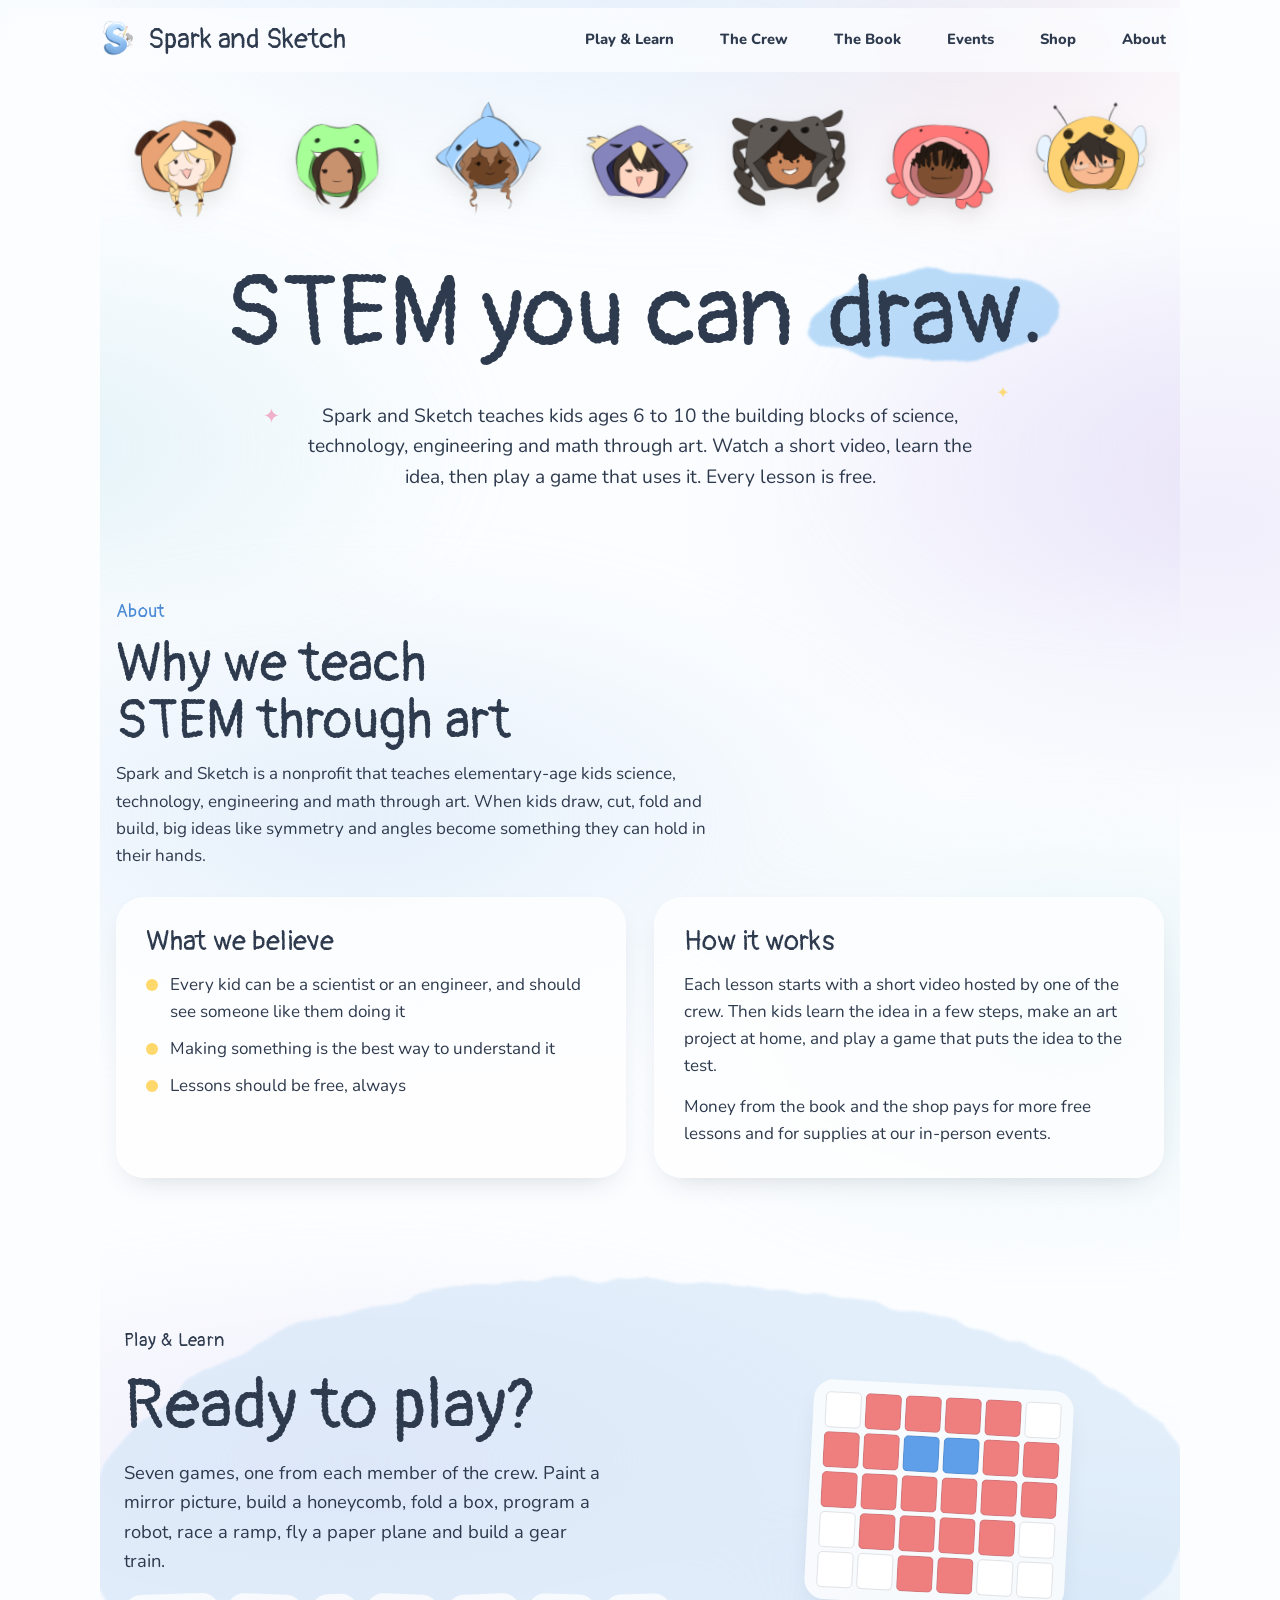
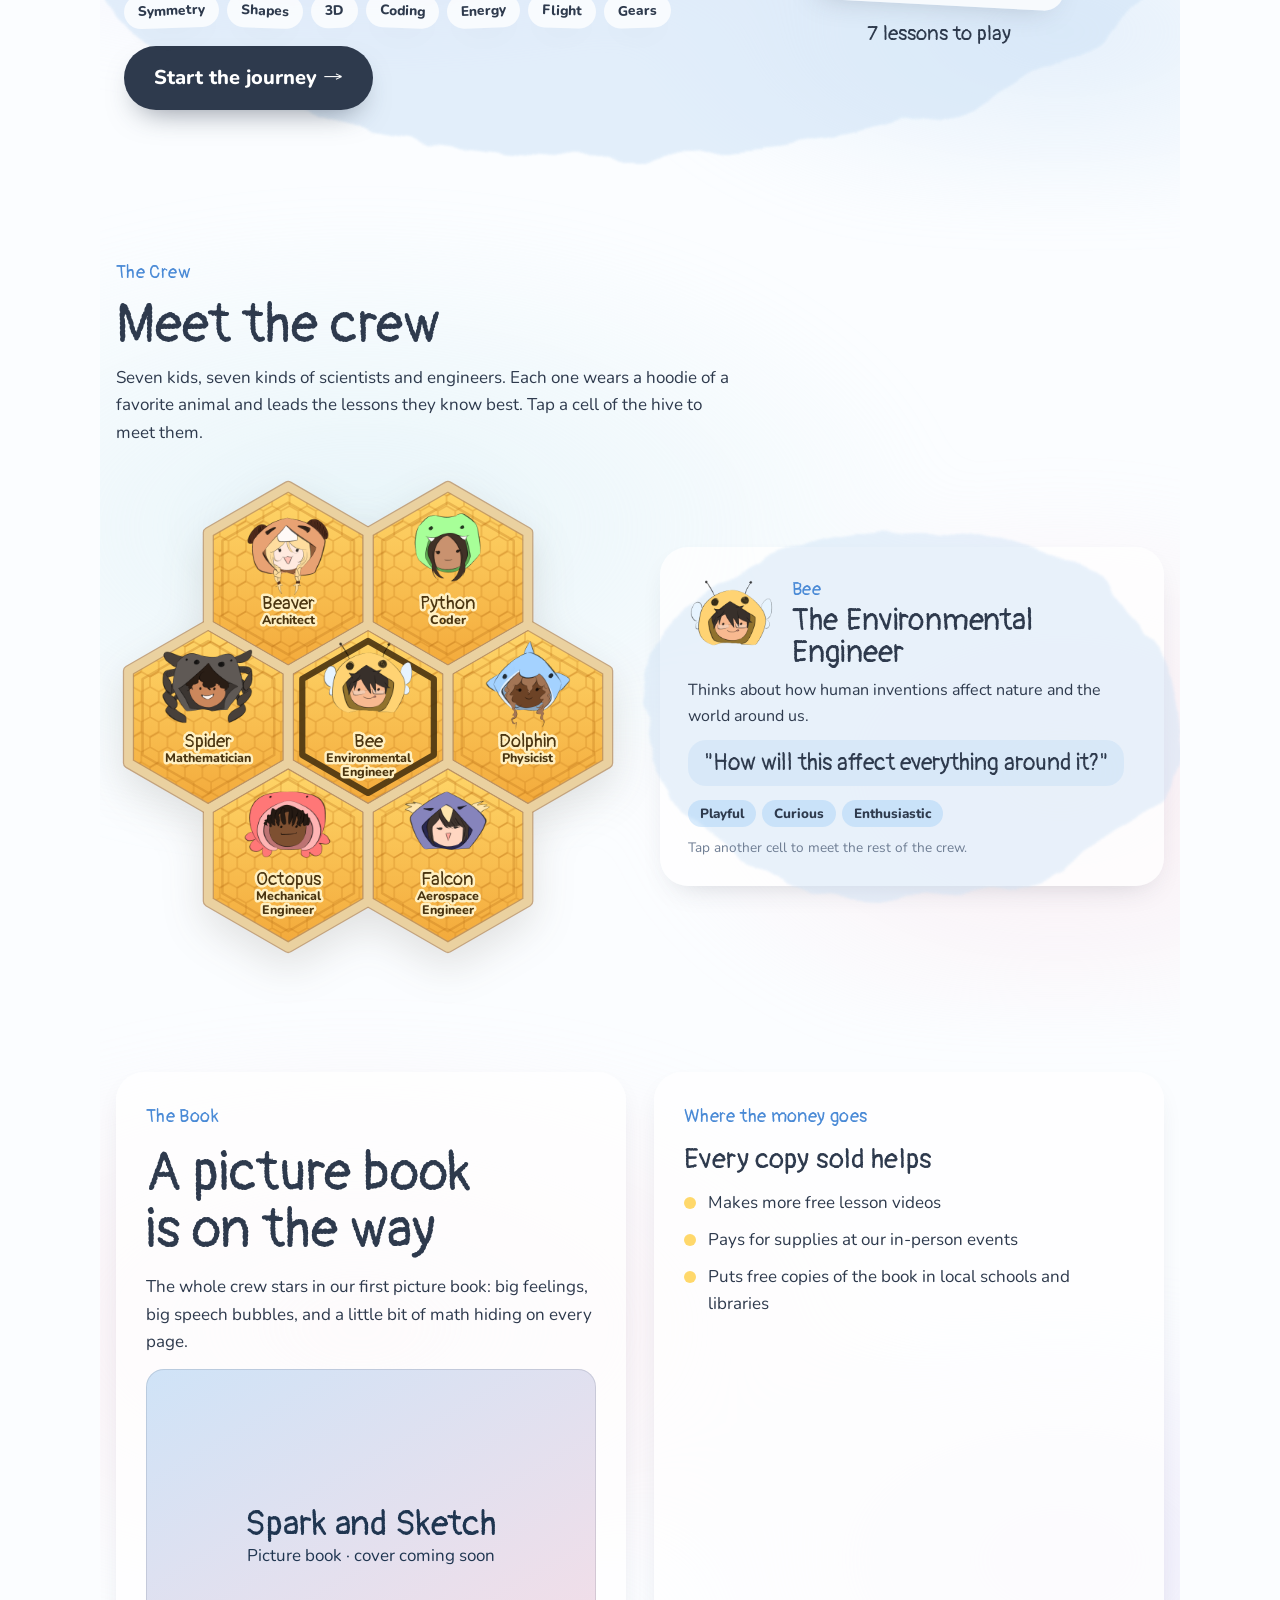
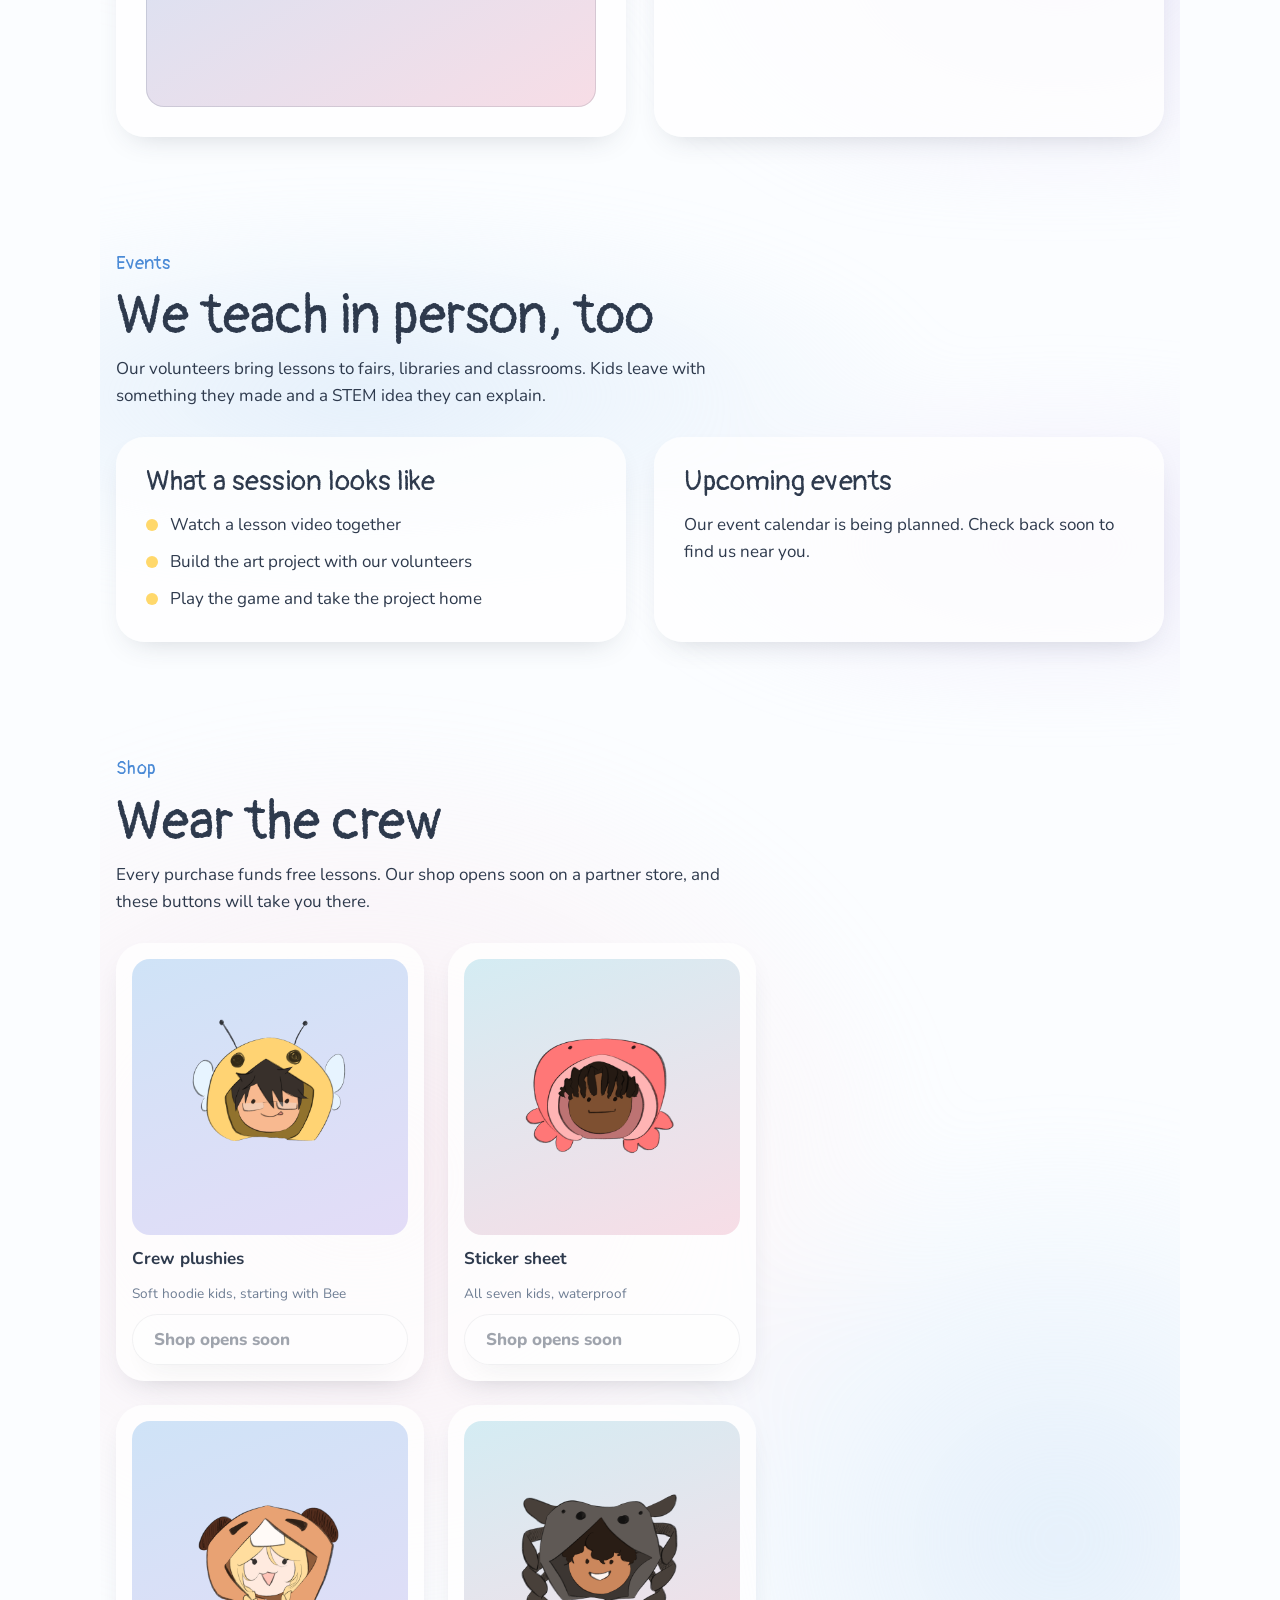
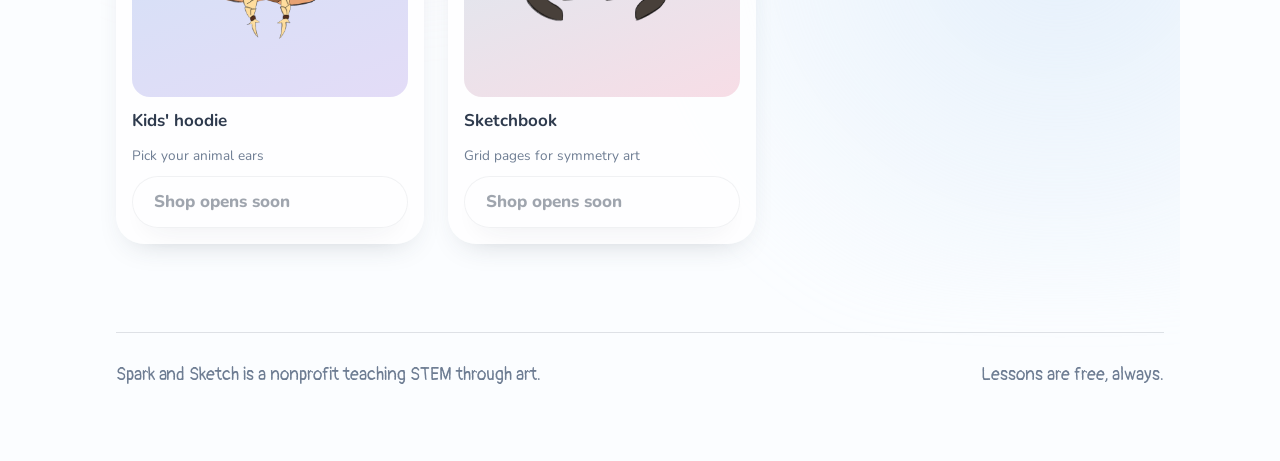
==== commit 810dc5c5: "Switch the display font to Pangolin Co-Authored-By: Claude Fable 5.1 <noreply@anthropic.com> Claude-" ====
--- a/index.html
+++ b/index.html
@@ -7,7 +7,7 @@
 <meta name="description" content="Spark and Sketch teaches elementary-age kids STEM through art, with free short videos, art projects and games.">
 <link rel="preconnect" href="https://fonts.googleapis.com">
 <link rel="preconnect" href="https://fonts.gstatic.com" crossorigin>
-<link rel="stylesheet" href="https://fonts.googleapis.com/css2?family=Gaegu:wght@400;700&family=Nunito:wght@400;700;800&family=Andika:wght@400;700&display=swap">
+<link rel="stylesheet" href="https://fonts.googleapis.com/css2?family=Pangolin&family=Nunito:wght@400;700;800&family=Andika:wght@400;700&display=swap">
 <link rel="stylesheet" href="site.css">
 
 <link rel="icon" href="/favicon.ico" sizes="any">
--- a/site.css
+++ b/site.css
@@ -17,7 +17,7 @@
   --p1:#ef7f7f; --p2:#5f9ee8; --p3:#f5cf5d; --p4:#6fc49a; --p5:#b394e6;
   --grid-empty:#ffffff;
   --line-art:#4a3f35;
-  --font-display:"Gaegu","Comic Sans MS","Chalkboard SE",cursive;
+  --font-display:"Pangolin","Gaegu","Comic Sans MS","Chalkboard SE",cursive;
   --font-body:"Nunito","Andika","Trebuchet MS",system-ui,sans-serif;
   --wood:#ead1a0; --wood-ink:#b99264; --honey-ink:#4a3410; --honey-halo:#fff0c2;
   --radius:28px;
@@ -343,3 +343,8 @@
 .steps li::before{background:var(--sun);color:#3a2f08}
 .stop .num{background:var(--sun);color:#3a2f08}
 .ledger li::before{background:var(--sun)}
+
+/* Pangolin ships in one weight: use it as drawn */
+h1,h2,h3,.logo,.eyebrow,.steps li::before,.stop .num,.hcell-face text,.book-cover .t,.status,.bubble,.char .quote,.callout .count,footer{font-weight:400}
+h1,h2{letter-spacing:0}
+.hcell-face text{font-size:15px}
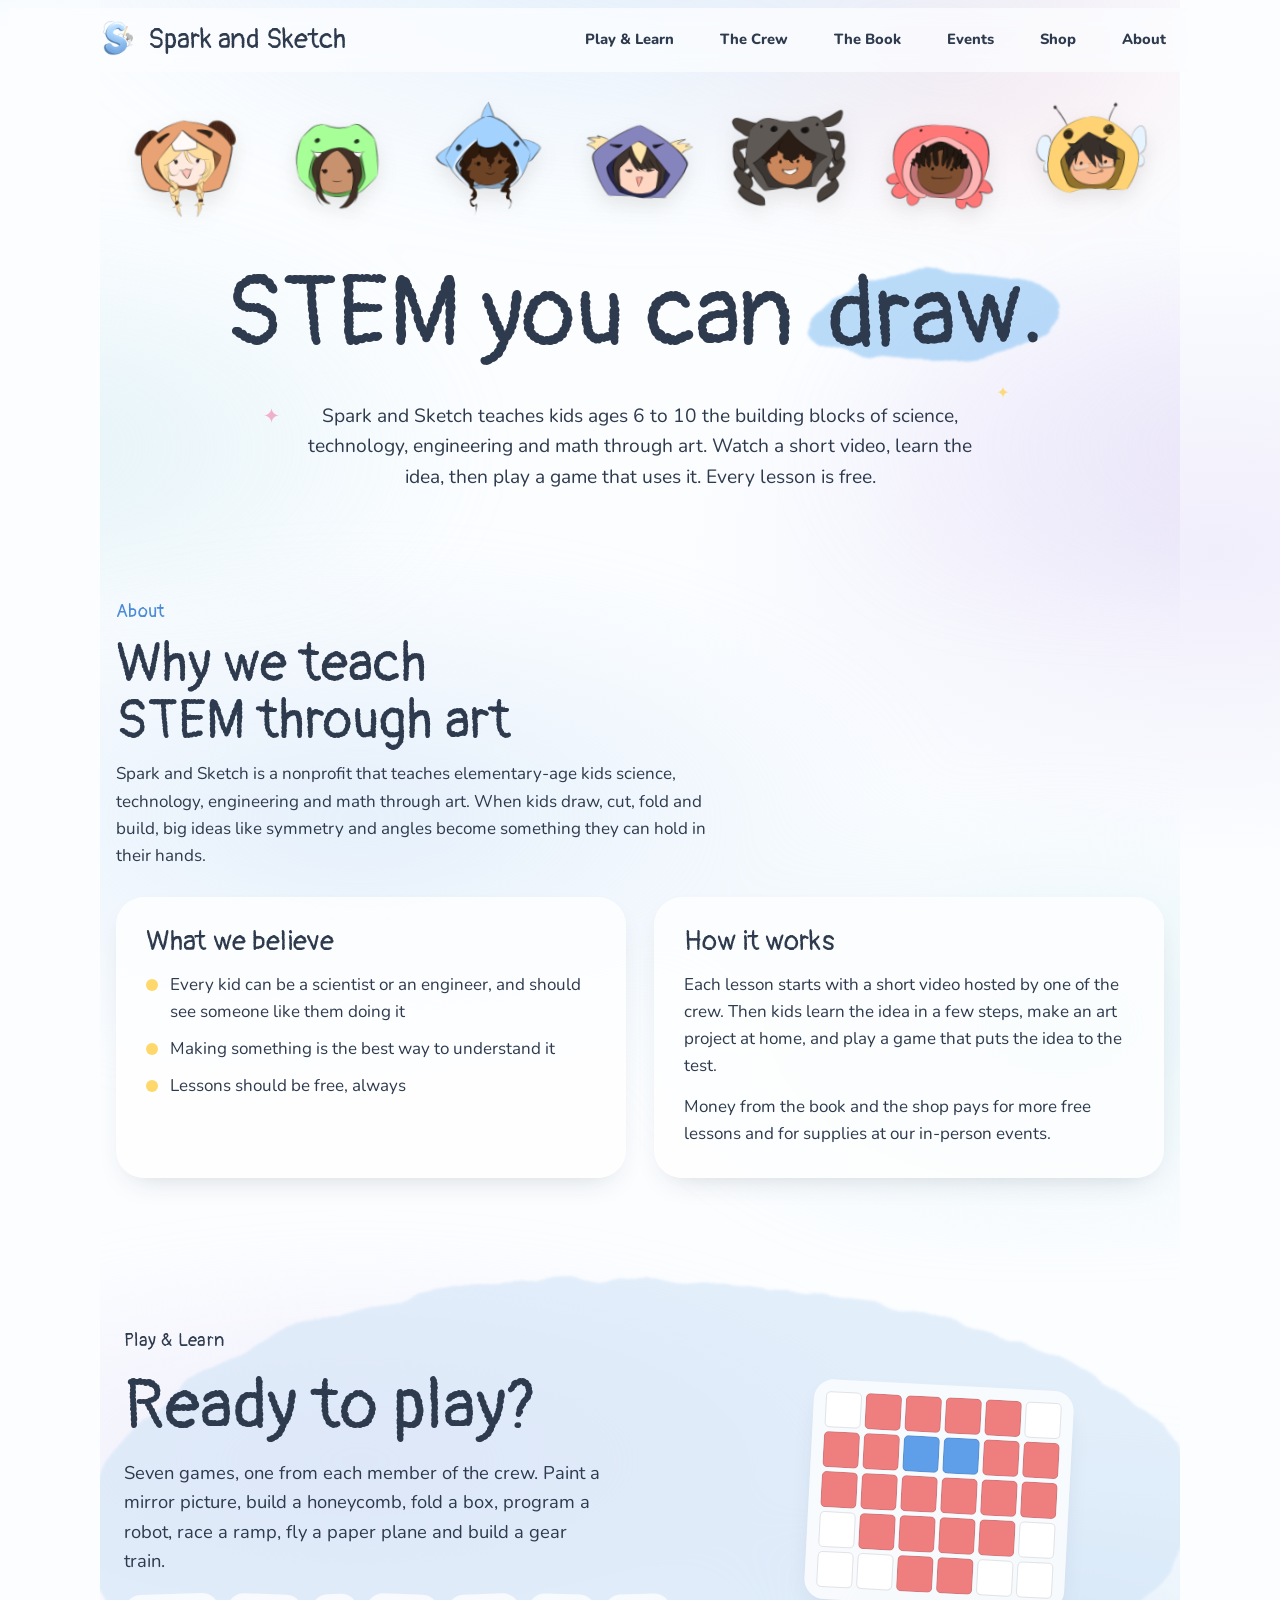
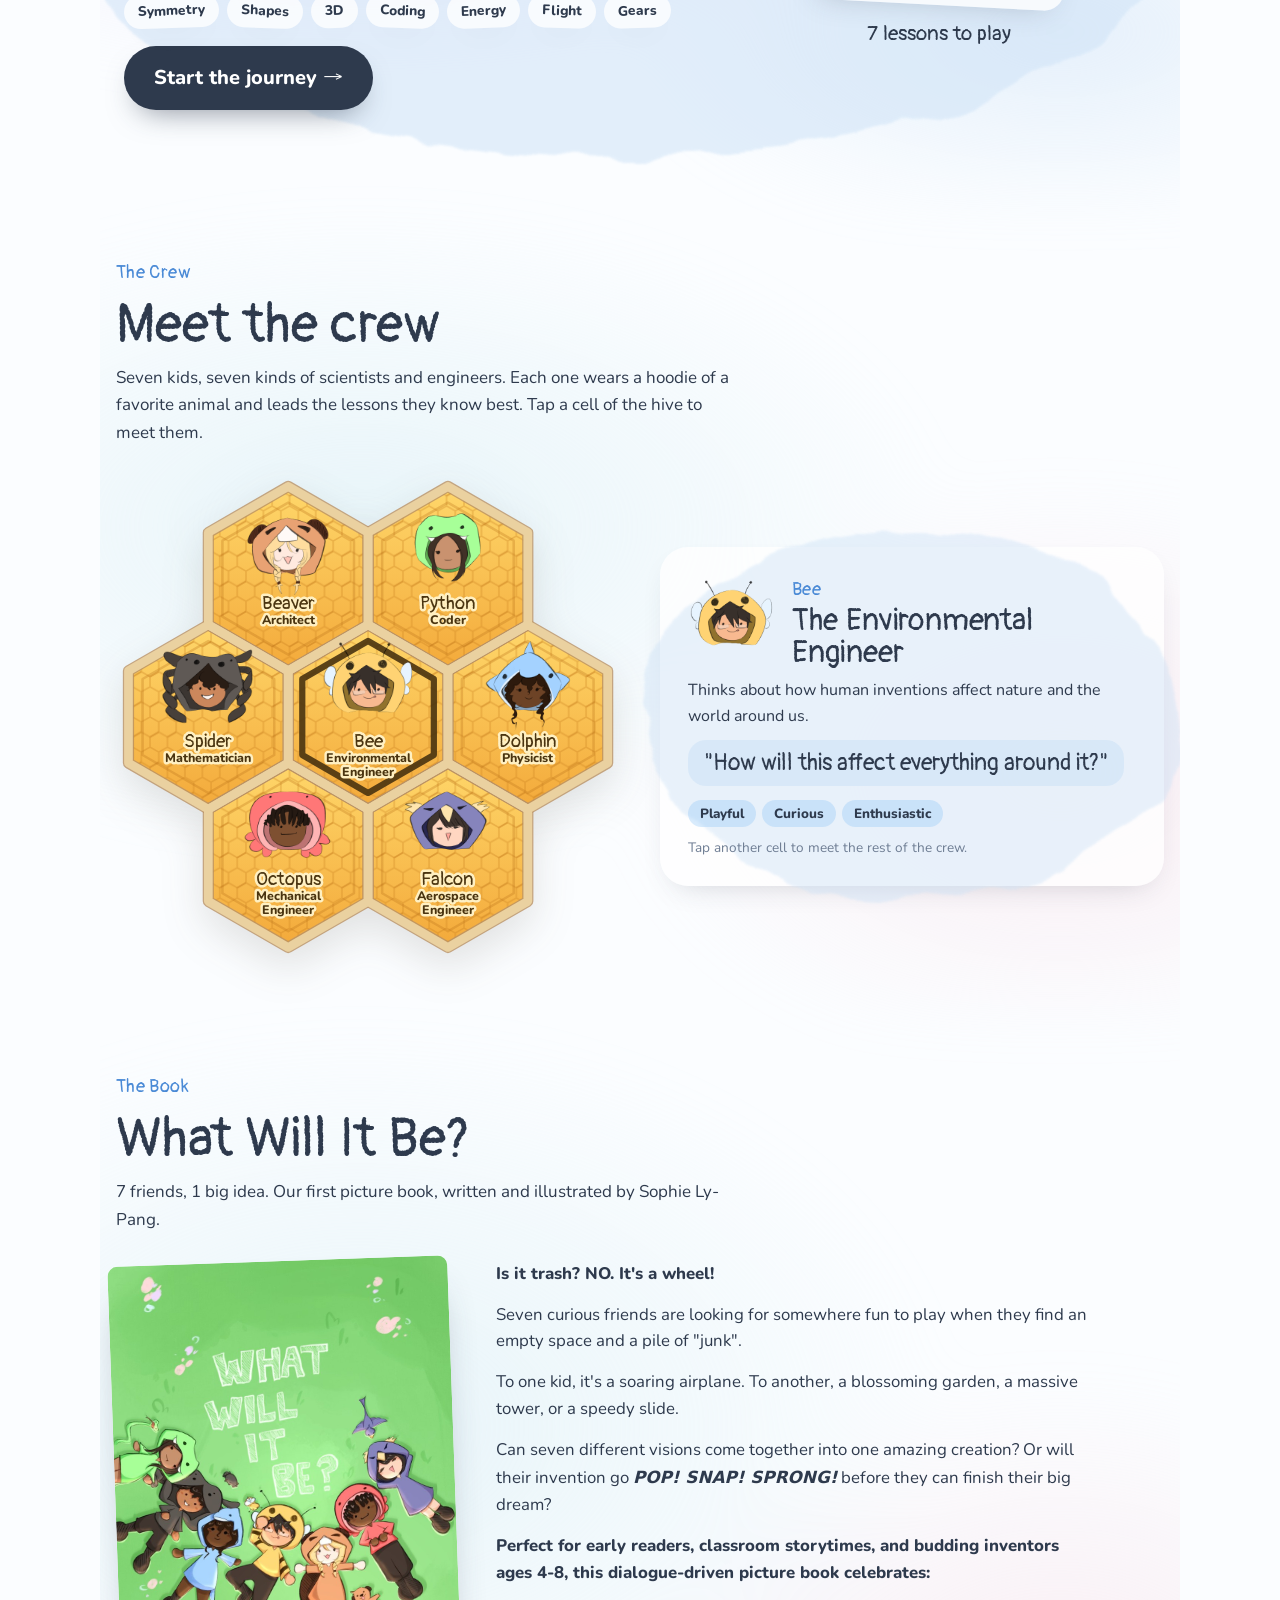
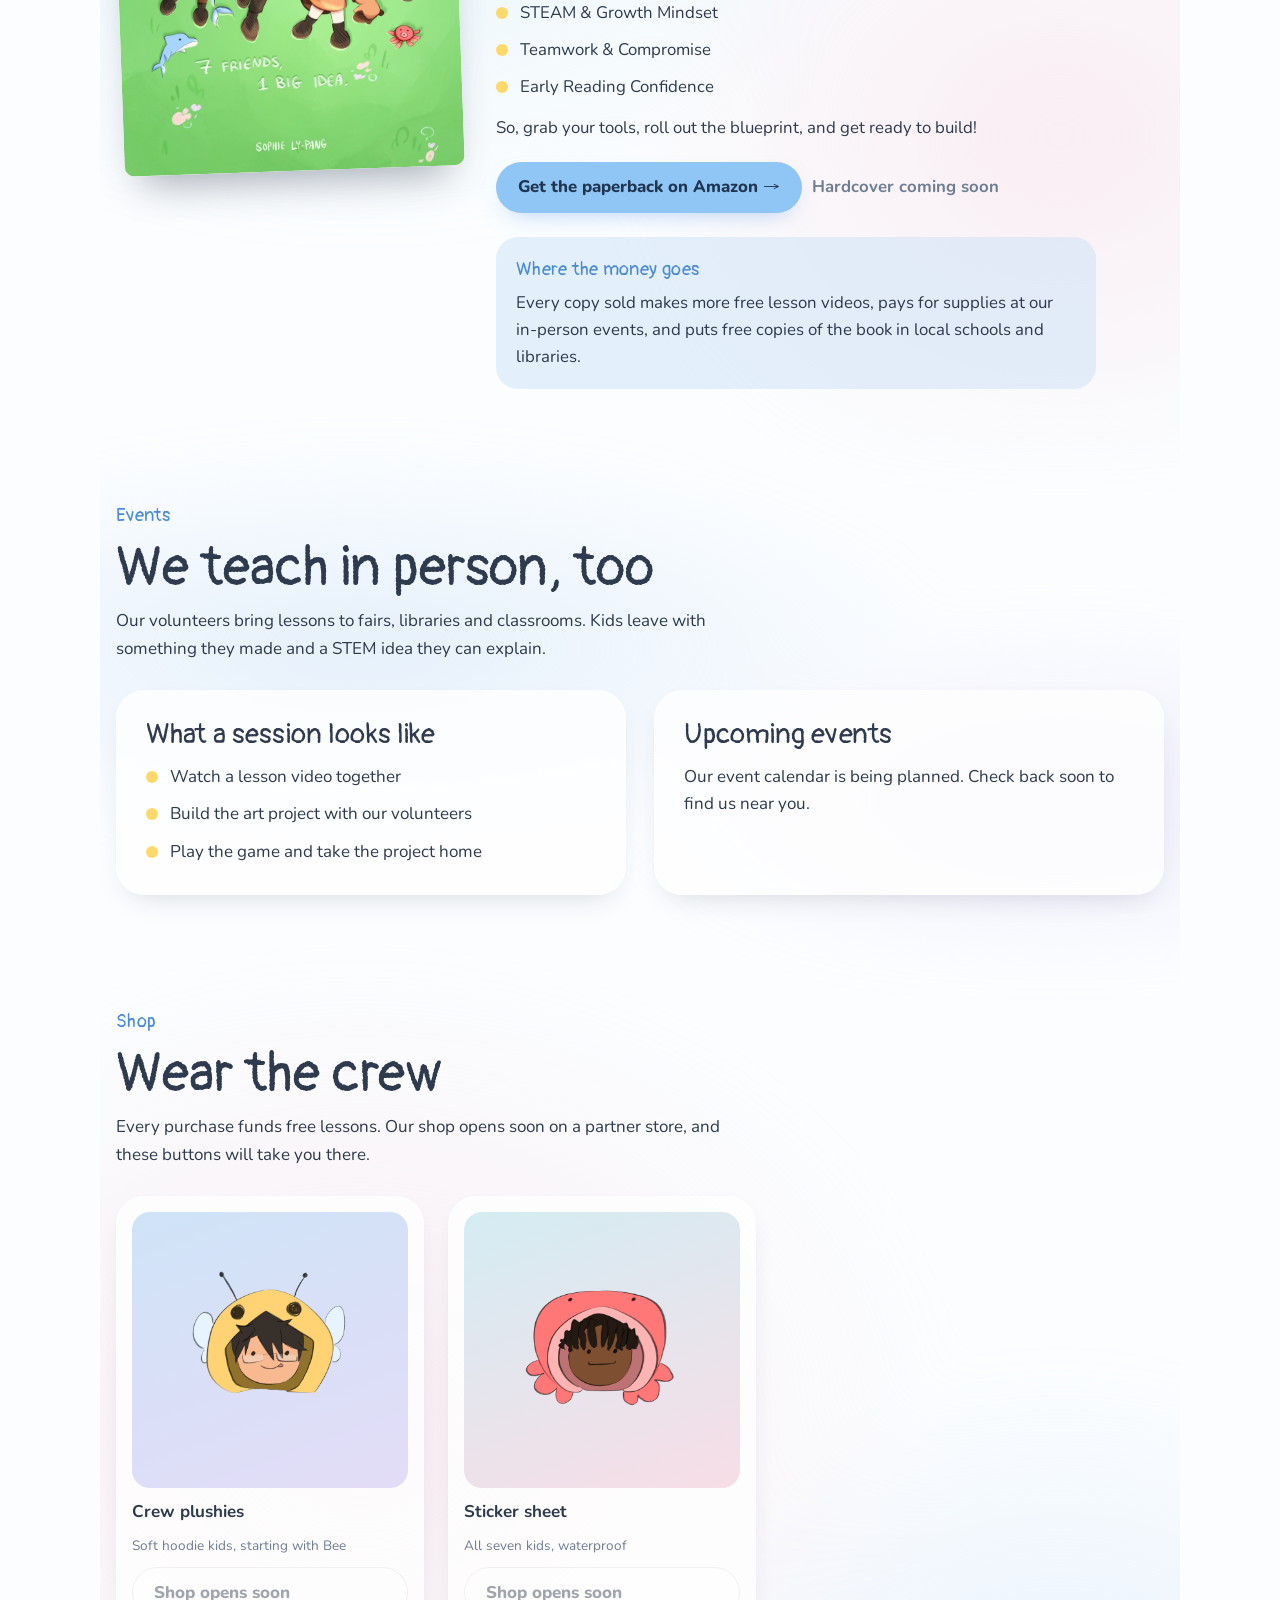
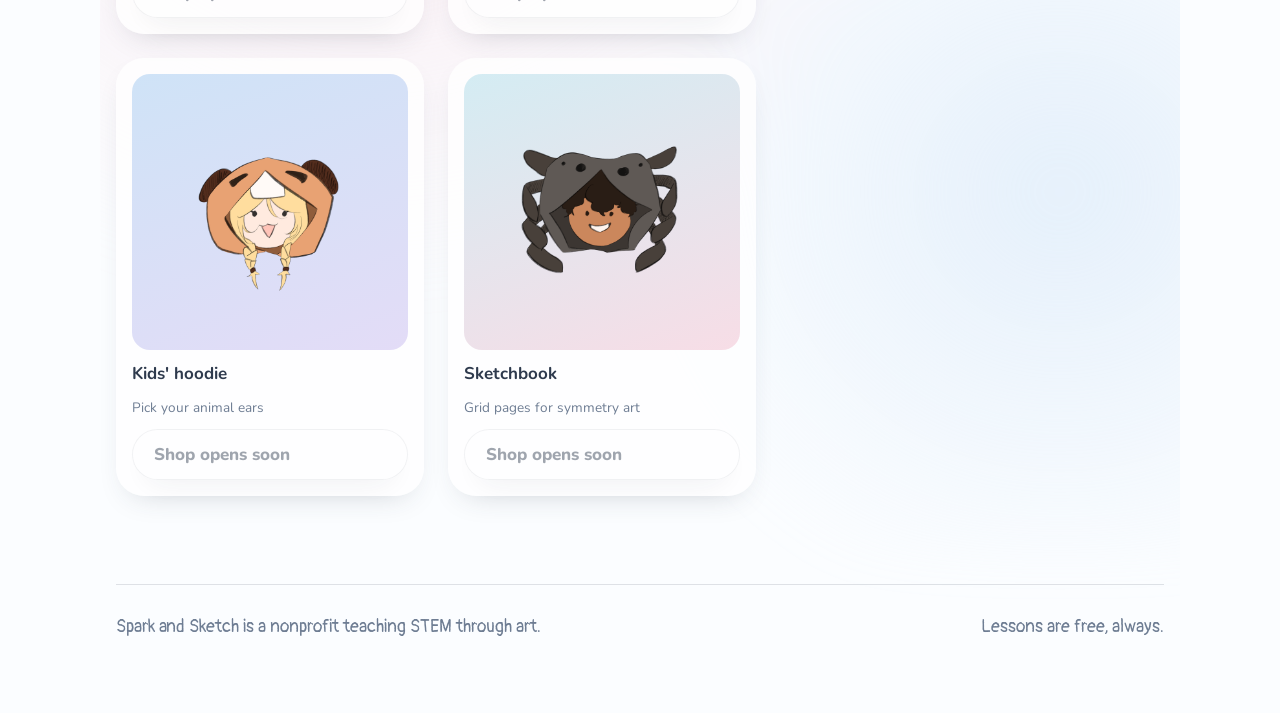
==== commit 471d66b0: "Add the real picture book: cover, description and Amazon link Co-Authored-By: Claude Fable 5.1 <nore" ====
--- a/index.html
+++ b/index.html
@@ -102,21 +102,35 @@
   </section>
 
   <section id="book">
-    <div class="split">
-      <div class="panel">
-        <span class="eyebrow">The Book</span>
-        <h2>A picture book is on the way</h2>
-        <p>The whole crew stars in our first picture book: big feelings, big speech bubbles, and a little bit of math hiding on every page.</p>
-        <div class="book-cover"><div><div class="t">Spark and Sketch</div><p>Picture book · cover coming soon</p></div></div>
-      </div>
-      <div class="panel">
-        <span class="eyebrow">Where the money goes</span>
-        <h3>Every copy sold helps</h3>
+    <div class="sec-head">
+      <span class="eyebrow">The Book</span>
+      <h2>What Will It Be?</h2>
+      <p>7 friends, 1 big idea. Our first picture book, written and illustrated by Sophie Ly-Pang.</p>
+    </div>
+    <div class="book-feature">
+      <a class="cover" href="https://www.amazon.com/dp/B0HSNXHYTF/ref=tmm_pap_swatch_0" target="_blank" rel="noopener">
+        <img src="assets/book-cover.jpg" alt="Cover of What Will It Be?: the seven kids in their animal hoodies lying in a circle on green grass" width="900" height="1350">
+      </a>
+      <div class="blurb">
+        <p><strong>Is it trash? NO. It's a wheel!</strong></p>
+        <p>Seven curious friends are looking for somewhere fun to play when they find an empty space and a pile of "junk".</p>
+        <p>To one kid, it's a soaring airplane. To another, a blossoming garden, a massive tower, or a speedy slide.</p>
+        <p>Can seven different visions come together into one amazing creation? Or will their invention go <em>POP! SNAP! SPRONG!</em> before they can finish their big dream?</p>
+        <p><strong>Perfect for early readers, classroom storytimes, and budding inventors ages 4-8, this dialogue-driven picture book celebrates:</strong></p>
         <ul class="ledger">
-          <li>Makes more free lesson videos</li>
-          <li>Pays for supplies at our in-person events</li>
-          <li>Puts free copies of the book in local schools and libraries</li>
+          <li>STEAM &amp; Growth Mindset</li>
+          <li>Teamwork &amp; Compromise</li>
+          <li>Early Reading Confidence</li>
         </ul>
+        <p>So, grab your tools, roll out the blueprint, and get ready to build!</p>
+        <div class="row">
+          <a class="btn primary" href="https://www.amazon.com/dp/B0HSNXHYTF/ref=tmm_pap_swatch_0" target="_blank" rel="noopener">Get the paperback on Amazon &rarr;</a>
+          <span class="soon">Hardcover coming soon</span>
+        </div>
+        <div class="money">
+          <span class="eyebrow">Where the money goes</span>
+          <p>Every copy sold makes more free lesson videos, pays for supplies at our in-person events, and puts free copies of the book in local schools and libraries.</p>
+        </div>
       </div>
     </div>
   </section>
--- a/site.css
+++ b/site.css
@@ -62,7 +62,7 @@
 #about{--wash:var(--sky);--wash2:var(--mint)}
 #play{--wash:var(--lilac);--wash2:var(--sky)}
 #cast{--wash:var(--mint);--wash2:var(--blush)}
-#book{--wash:var(--blush);--wash2:var(--lilac)}
+#book{--wash:var(--mint);--wash2:var(--blush)}
 #events{--wash:var(--sky);--wash2:var(--lilac)}
 #shop{--wash:var(--blush);--wash2:var(--sky)}
 #journey{--wash:var(--sky);--wash2:var(--lilac)}
@@ -348,3 +348,16 @@
 h1,h2,h3,.logo,.eyebrow,.steps li::before,.stop .num,.hcell-face text,.book-cover .t,.status,.bubble,.char .quote,.callout .count,footer{font-weight:400}
 h1,h2{letter-spacing:0}
 .hcell-face text{font-size:15px}
+
+/* the book */
+.book-feature{display:grid;grid-template-columns:minmax(0,340px) minmax(0,1fr);gap:40px;align-items:start}
+@media (max-width:760px){.book-feature{grid-template-columns:minmax(0,1fr)}}
+.book-feature .cover{display:block;max-width:340px;justify-self:center;transform:rotate(-2deg);transition:transform .2s}
+.book-feature .cover:hover{transform:rotate(0deg) scale(1.02)}
+.book-feature .cover img{width:100%;height:auto;display:block;border-radius:10px;box-shadow:0 24px 40px -18px rgba(46,58,77,.45),0 2px 0 rgba(255,255,255,.6) inset}
+.blurb{display:grid;gap:14px;max-width:60ch;font-size:1.05rem}
+.blurb strong{font-weight:800}
+.blurb em{font-style:italic;font-weight:800}
+.blurb .row{margin-top:6px}
+.blurb .soon{color:var(--muted);font-weight:700}
+.blurb .money{margin-top:10px;padding:18px 20px;border-radius:22px;background:color-mix(in srgb,var(--sky) 55%,transparent);display:grid;gap:6px}
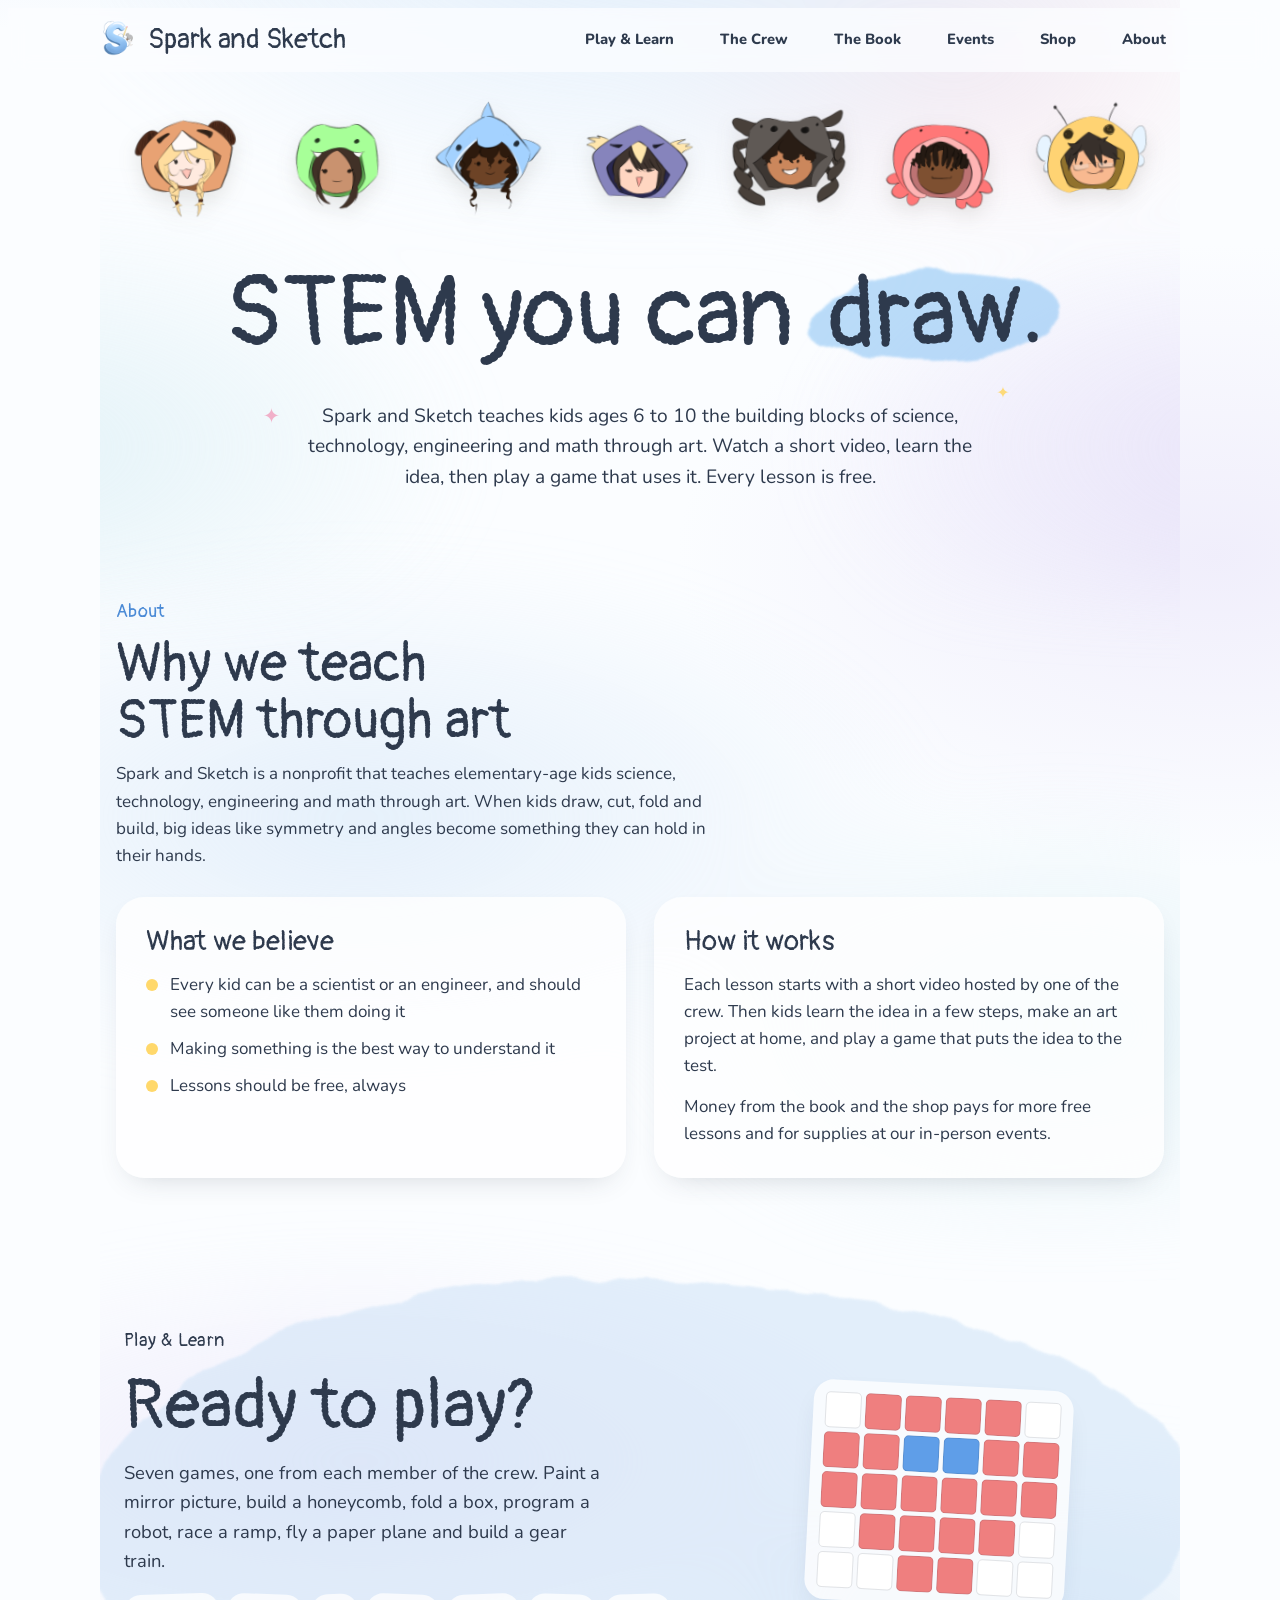
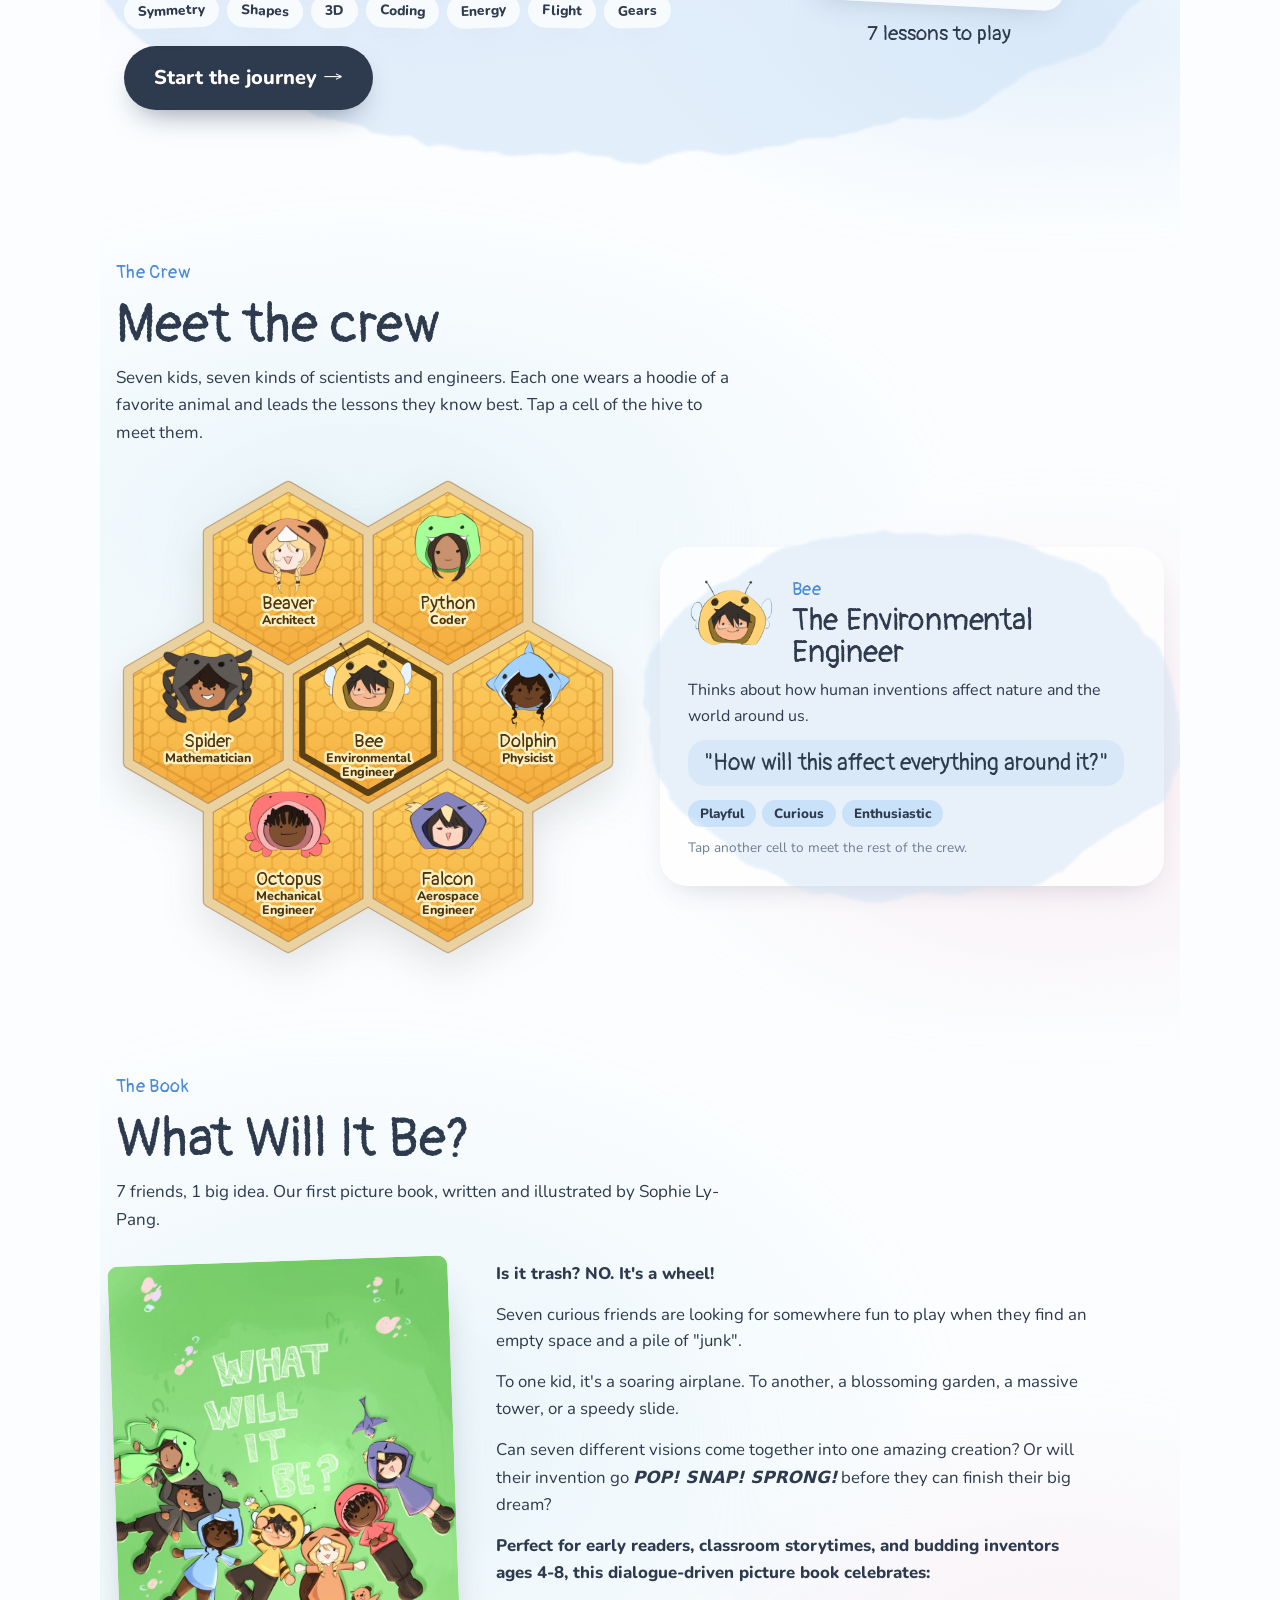
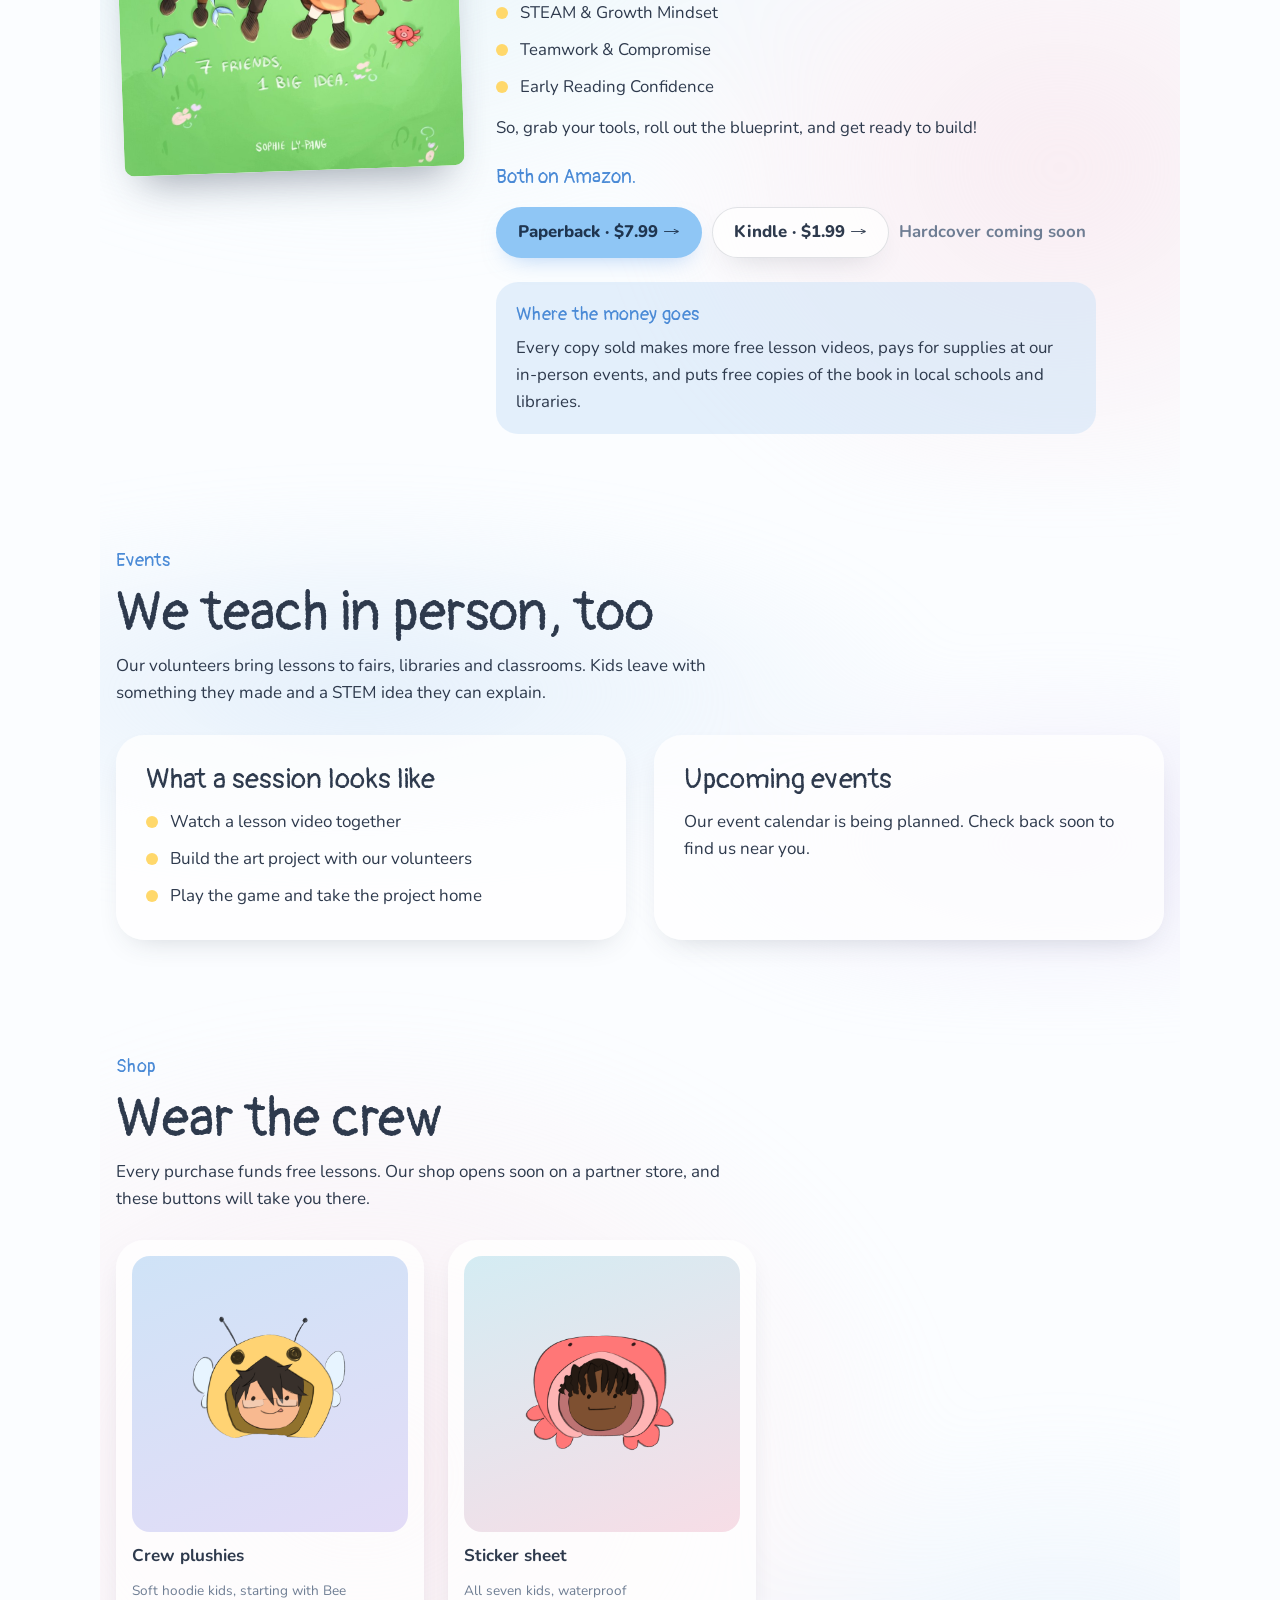
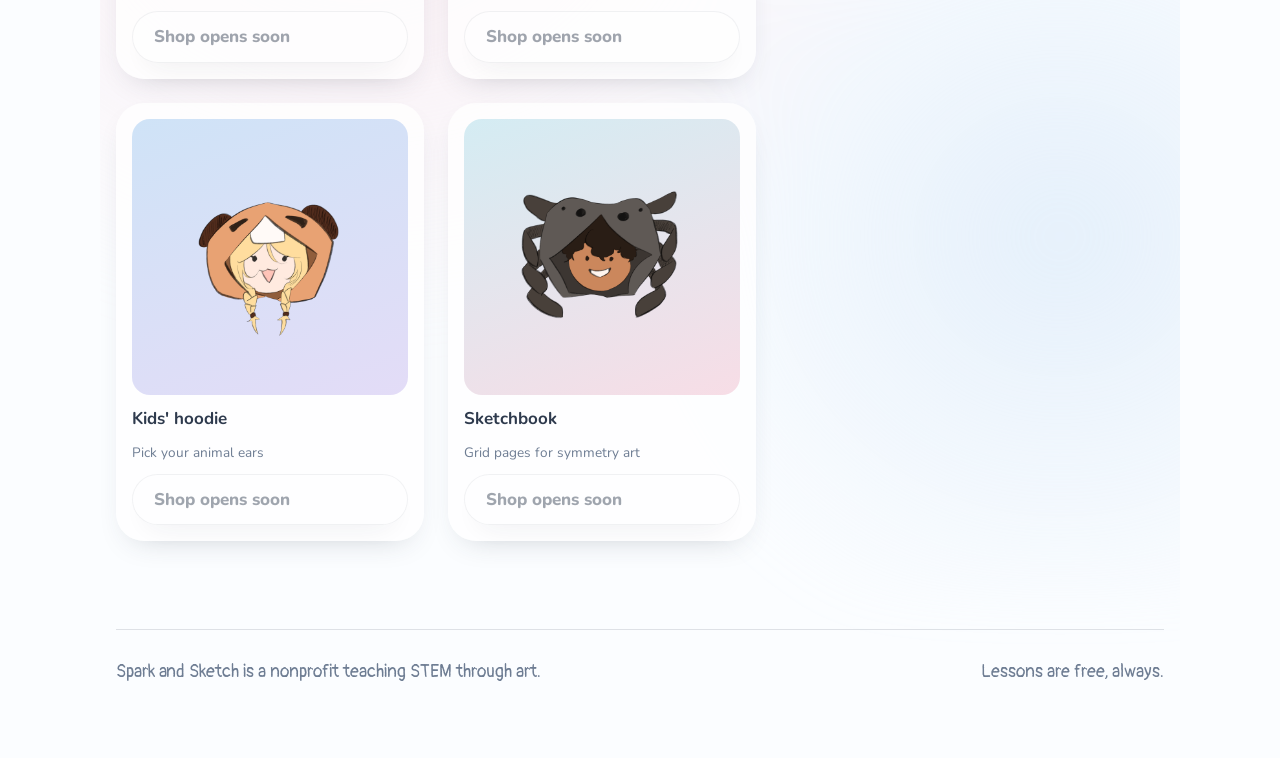
==== commit 10a6de2c: "Show book prices: paperback $7.99, Kindle $1.99 Co-Authored-By: Claude Fable 5.1 <noreply@anthropic." ====
--- a/index.html
+++ b/index.html
@@ -123,8 +123,10 @@
           <li>Early Reading Confidence</li>
         </ul>
         <p>So, grab your tools, roll out the blueprint, and get ready to build!</p>
+        <p class="buy-note">Both on Amazon.</p>
         <div class="row">
-          <a class="btn primary" href="https://www.amazon.com/dp/B0HSNXHYTF/ref=tmm_pap_swatch_0" target="_blank" rel="noopener">Get the paperback on Amazon &rarr;</a>
+          <a class="btn primary" href="https://www.amazon.com/dp/B0HSNXHYTF/ref=tmm_pap_swatch_0" target="_blank" rel="noopener">Paperback · $7.99 &rarr;</a>
+          <a class="btn" href="https://www.amazon.com/dp/B0HSNXHYTF" target="_blank" rel="noopener">Kindle · $1.99 &rarr;</a>
           <span class="soon">Hardcover coming soon</span>
         </div>
         <div class="money">
--- a/site.css
+++ b/site.css
@@ -361,3 +361,4 @@
 .blurb .row{margin-top:6px}
 .blurb .soon{color:var(--muted);font-weight:700}
 .blurb .money{margin-top:10px;padding:18px 20px;border-radius:22px;background:color-mix(in srgb,var(--sky) 55%,transparent);display:grid;gap:6px}
+.blurb .buy-note{font-family:var(--font-display);font-size:1.2rem;color:#4a8ad6;margin-top:6px;margin-bottom:-6px}
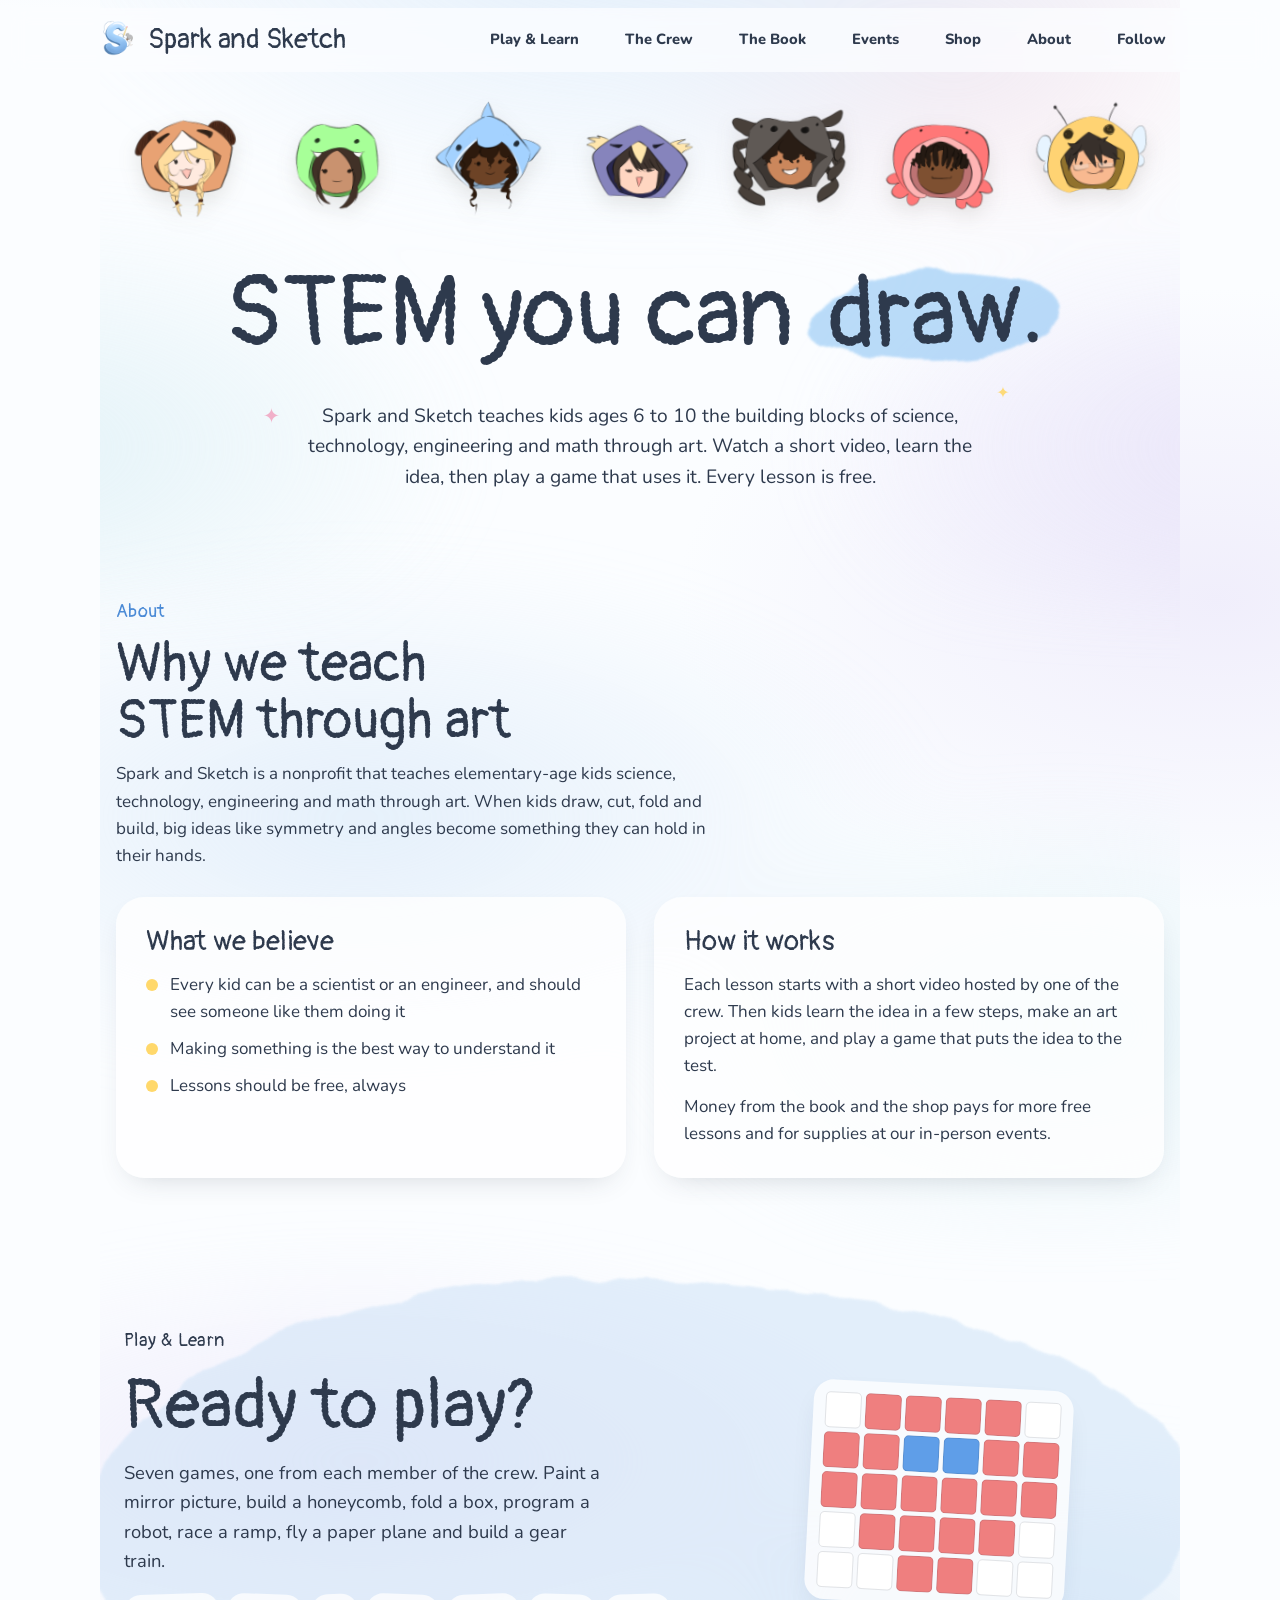
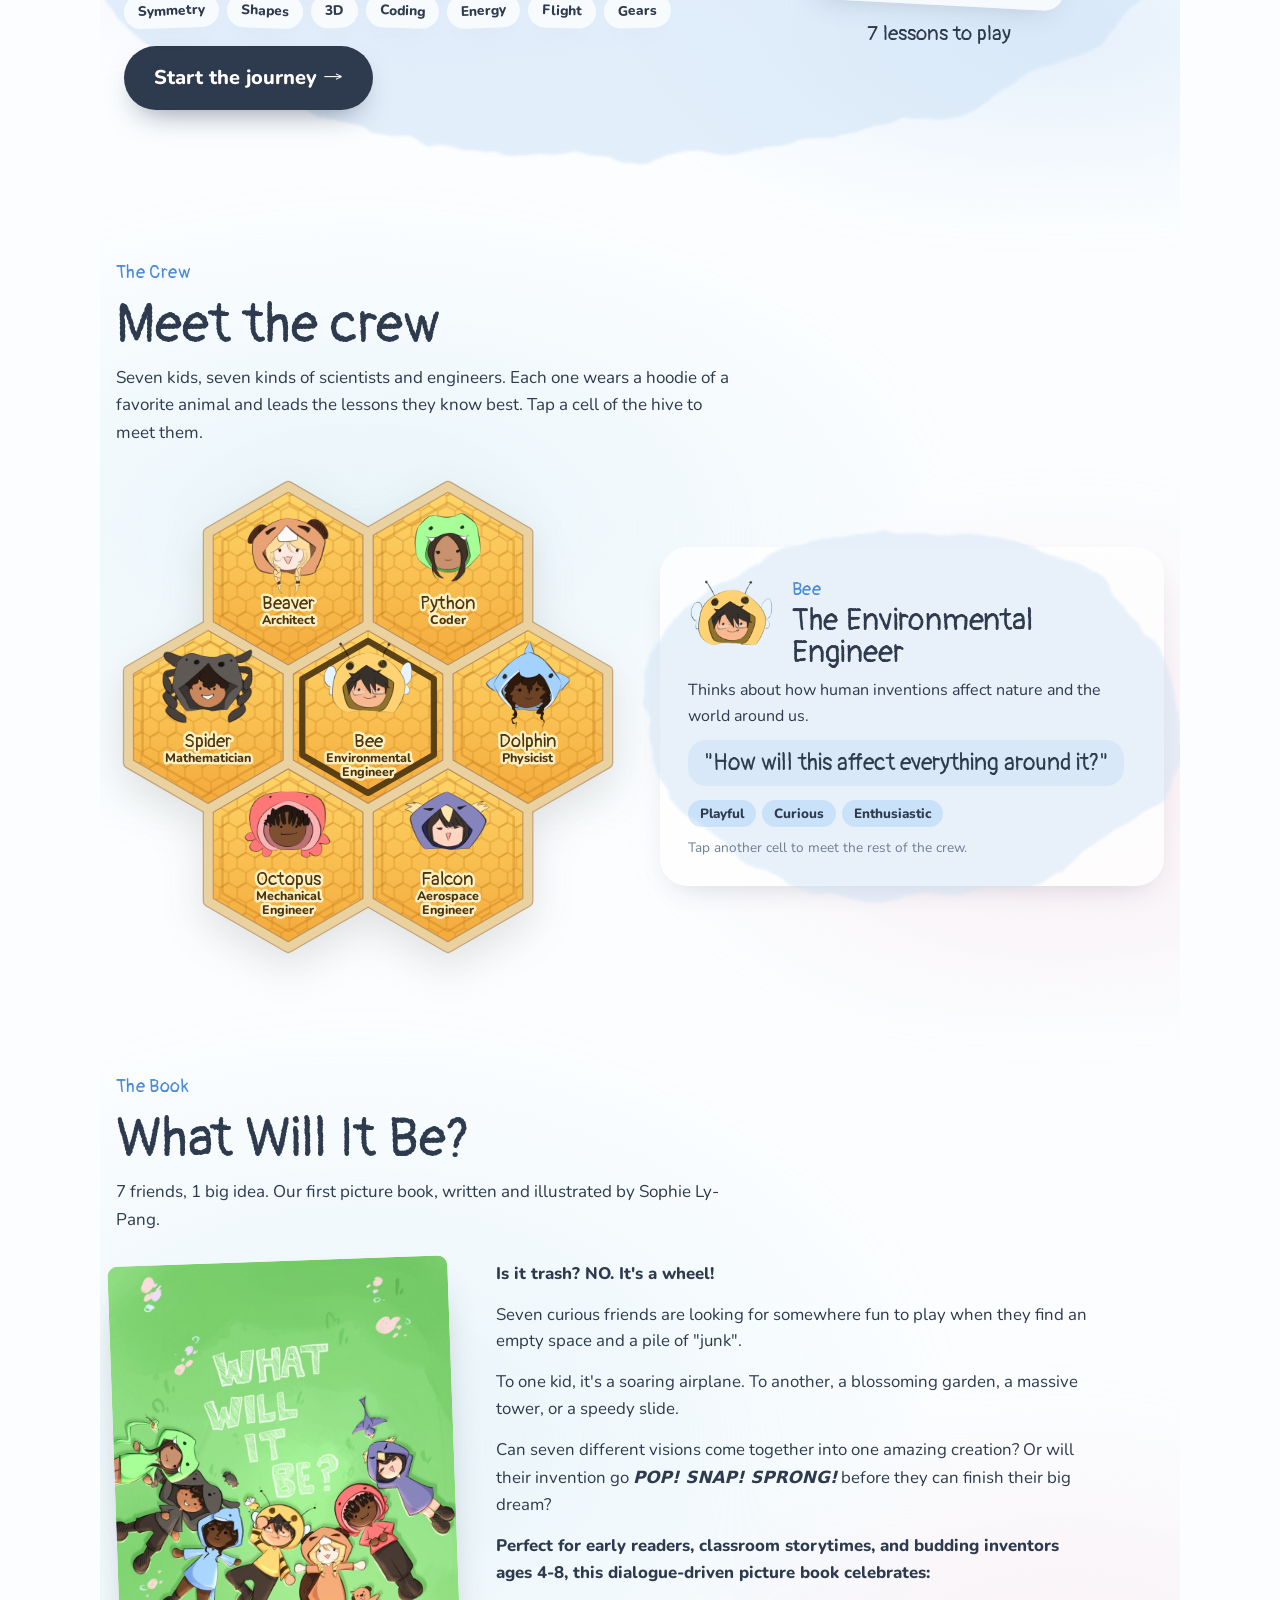
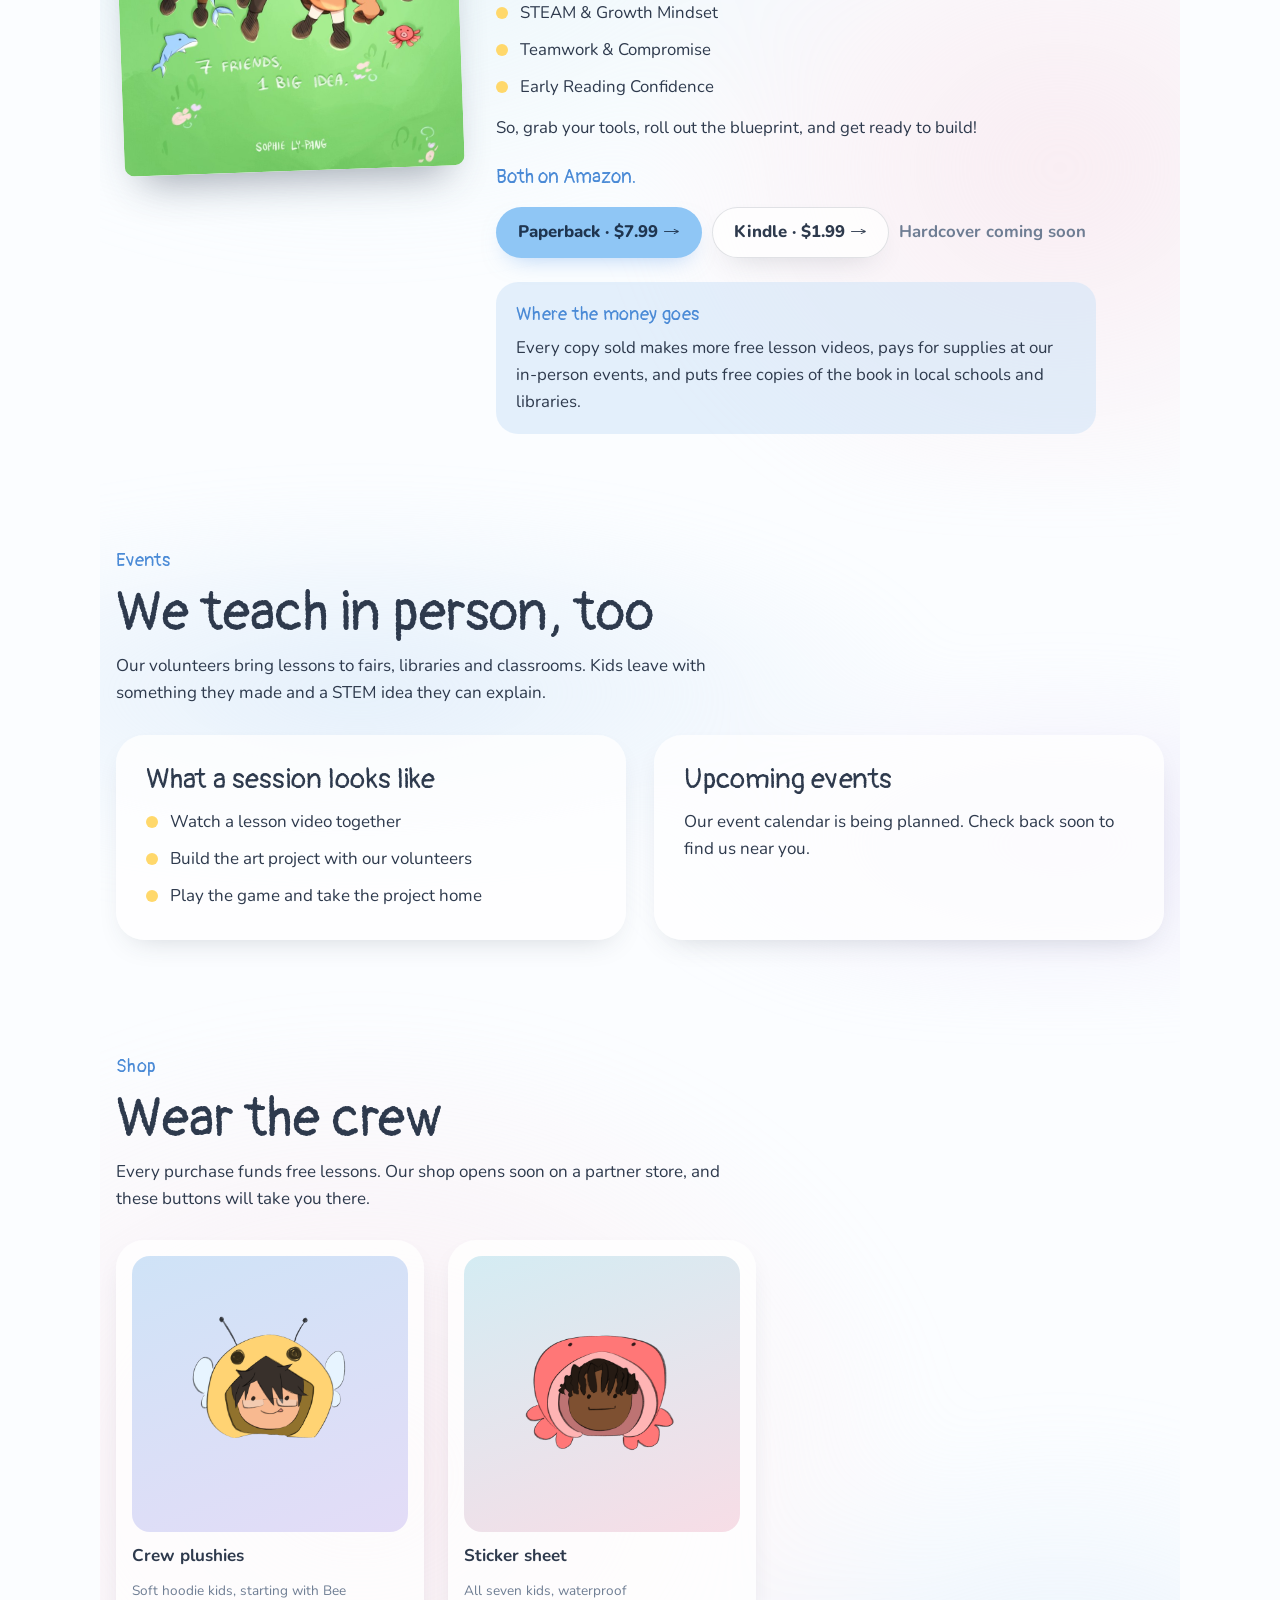
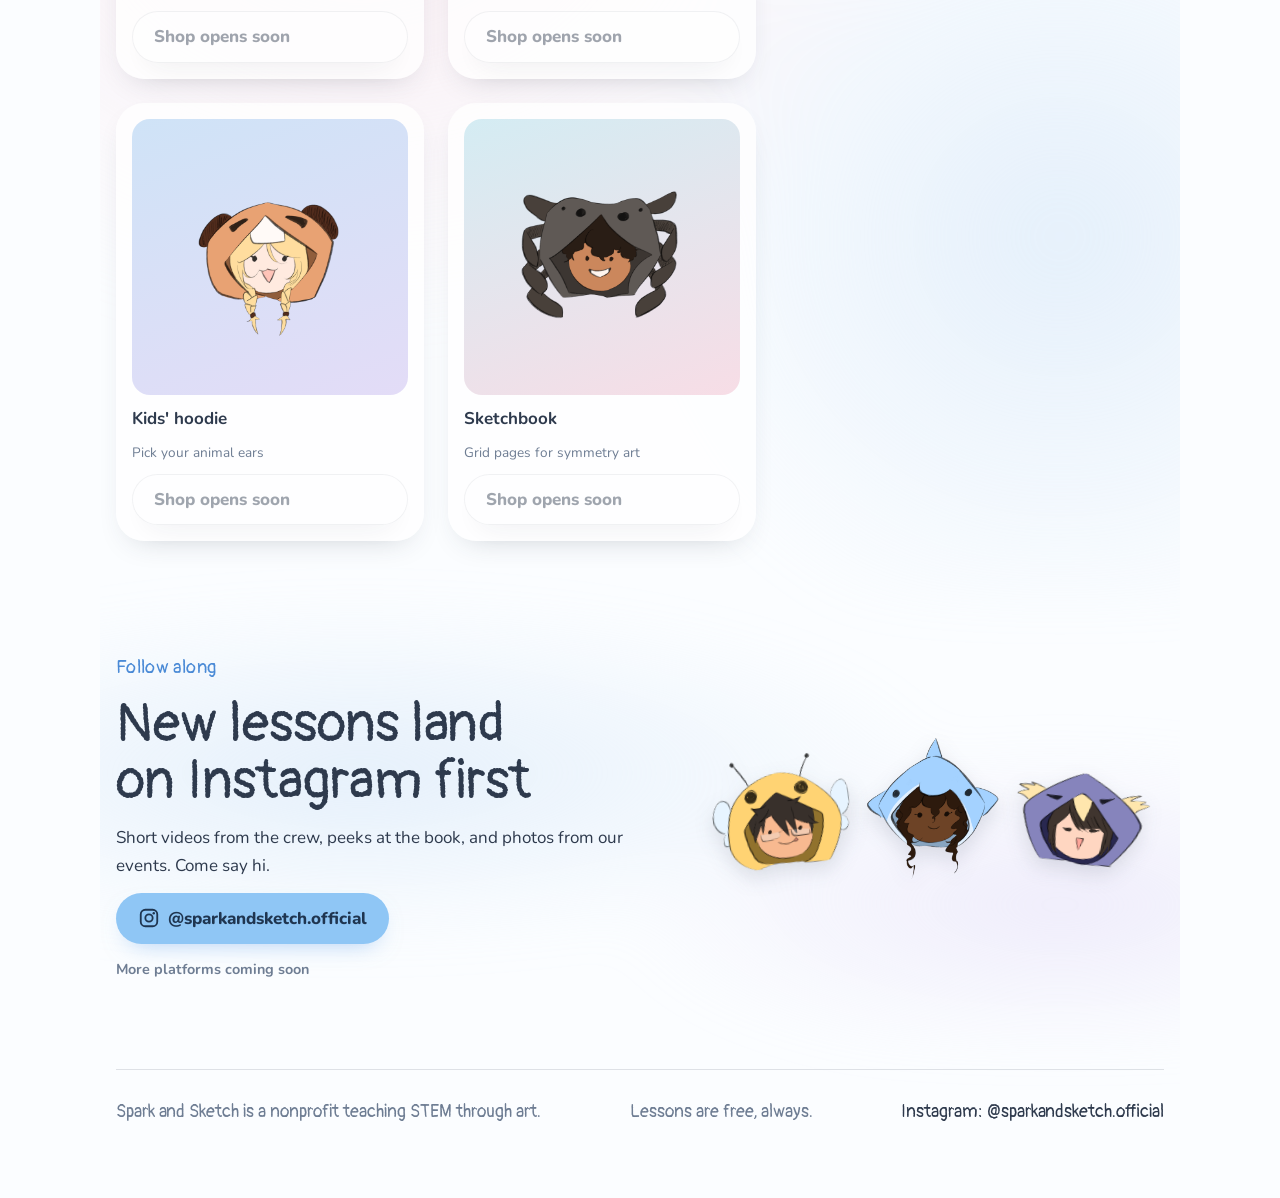
==== commit 41fcc020: "Add a Follow section with the Instagram account Co-Authored-By: Claude Fable 5.1 <noreply@anthropic." ====
--- a/index.html
+++ b/index.html
@@ -32,6 +32,7 @@
       <a href="index.html#events">Events</a>
       <a href="index.html#shop">Shop</a>
       <a href="index.html#about">About</a>
+      <a href="index.html#follow">Follow</a>
     </nav>
   </div>
 </header>
@@ -168,9 +169,26 @@
     <div class="merch" id="merch"></div>
   </section>
 
+  <section id="follow">
+    <div class="follow">
+      <div class="follow-text">
+        <span class="eyebrow">Follow along</span>
+        <h2>New lessons land on Instagram first</h2>
+        <p>Short videos from the crew, peeks at the book, and photos from our events. Come say hi.</p>
+        <a class="btn primary" href="https://www.instagram.com/sparkandsketch.official/" target="_blank" rel="noopener">
+          <svg width="22" height="22" viewBox="0 0 24 24" aria-hidden="true"><rect x="3" y="3" width="18" height="18" rx="5" fill="none" stroke="currentColor" stroke-width="2"/><circle cx="12" cy="12" r="4" fill="none" stroke="currentColor" stroke-width="2"/><circle cx="17.2" cy="6.8" r="1.3" fill="currentColor"/></svg>
+          @sparkandsketch.official
+        </a>
+        <span class="soon">More platforms coming soon</span>
+      </div>
+      <div class="follow-art" aria-hidden="true" id="followCast"></div>
+    </div>
+  </section>
+
   <footer>
     <span>Spark and Sketch is a nonprofit teaching STEM through art.</span>
     <span>Lessons are free, always.</span>
+    <a href="https://www.instagram.com/sparkandsketch.official/" target="_blank" rel="noopener">Instagram: @sparkandsketch.official</a>
   </footer>
 </main>
 
@@ -179,6 +197,7 @@
 (function(){
 const {CAST, kid, byId} = window.SS;
 document.getElementById('heroCast').innerHTML = CAST.map(kid).join('');
+document.getElementById('followCast').innerHTML = ['bee','dolphin','falcon'].map(id=>kid(byId(id))).join('');
 
 /* ---- crew hive: flat-top cells sharing walls, laid out in rows of 2, 3 and 2 ---- */
 const svg=document.getElementById('hive'), card=document.getElementById('charCard');
--- a/site.css
+++ b/site.css
@@ -65,6 +65,7 @@
 #book{--wash:var(--mint);--wash2:var(--blush)}
 #events{--wash:var(--sky);--wash2:var(--lilac)}
 #shop{--wash:var(--blush);--wash2:var(--sky)}
+#follow{--wash:var(--sky);--wash2:var(--lilac)}
 #journey{--wash:var(--sky);--wash2:var(--lilac)}
 main{position:relative;isolation:isolate;overflow-x:clip;margin-inline:-16px;padding-inline:16px}
 
@@ -362,3 +363,16 @@
 .blurb .soon{color:var(--muted);font-weight:700}
 .blurb .money{margin-top:10px;padding:18px 20px;border-radius:22px;background:color-mix(in srgb,var(--sky) 55%,transparent);display:grid;gap:6px}
 .blurb .buy-note{font-family:var(--font-display);font-size:1.2rem;color:#4a8ad6;margin-top:6px;margin-bottom:-6px}
+
+/* follow along */
+.follow{display:grid;grid-template-columns:minmax(0,1.2fr) minmax(0,1fr);gap:32px;align-items:center}
+@media (max-width:700px){.follow{grid-template-columns:minmax(0,1fr)}}
+.follow-text{display:grid;gap:14px;justify-items:start;max-width:52ch}
+.follow-text .soon{color:var(--muted);font-weight:700;font-size:.9rem}
+.follow-art{display:flex;justify-content:center;gap:0}
+.follow-art svg{width:clamp(90px,14vw,150px);height:auto;filter:drop-shadow(0 8px 10px rgba(46,58,77,.14))}
+.follow-art svg:nth-child(1){transform:rotate(-8deg) translateY(10px)}
+.follow-art svg:nth-child(2){transform:translateY(-6px);z-index:1}
+.follow-art svg:nth-child(3){transform:rotate(8deg) translateY(10px)}
+footer a{text-decoration:none;color:var(--ink)}
+footer a:hover{color:#4a8ad6}
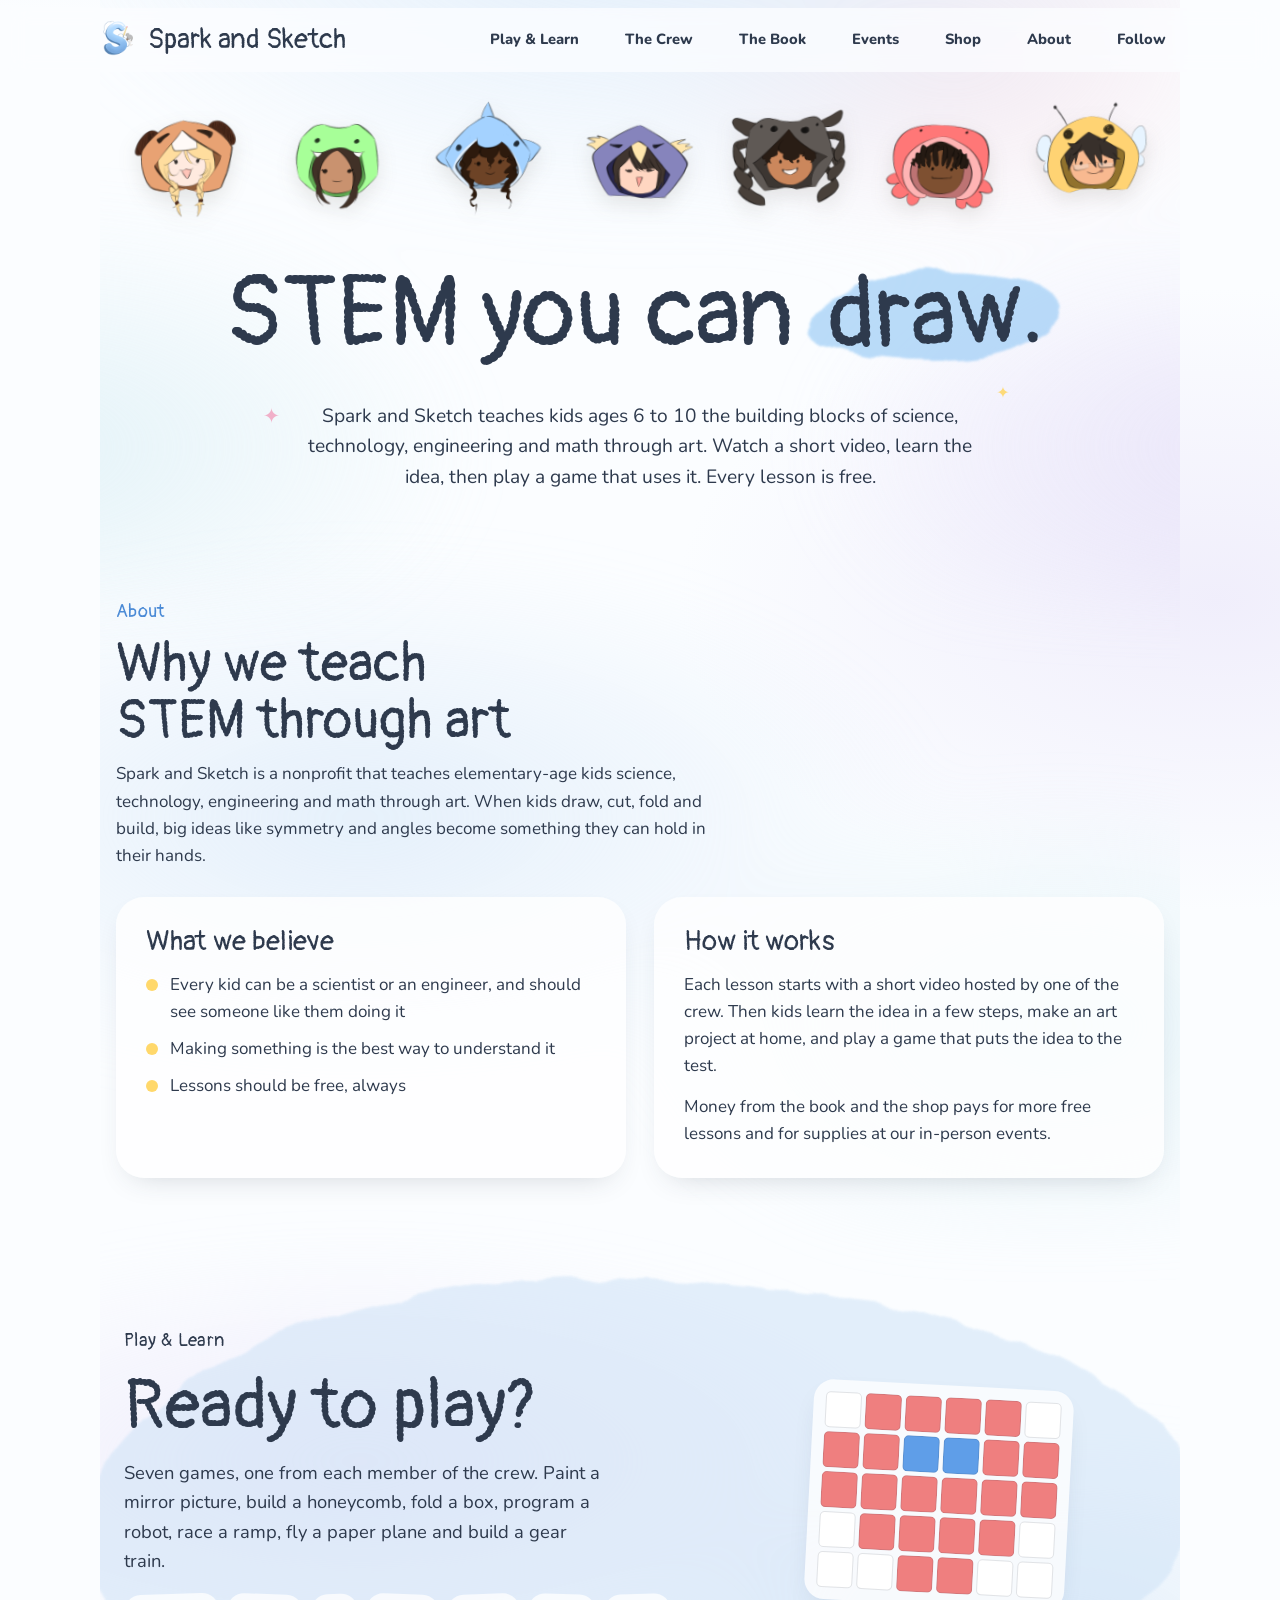
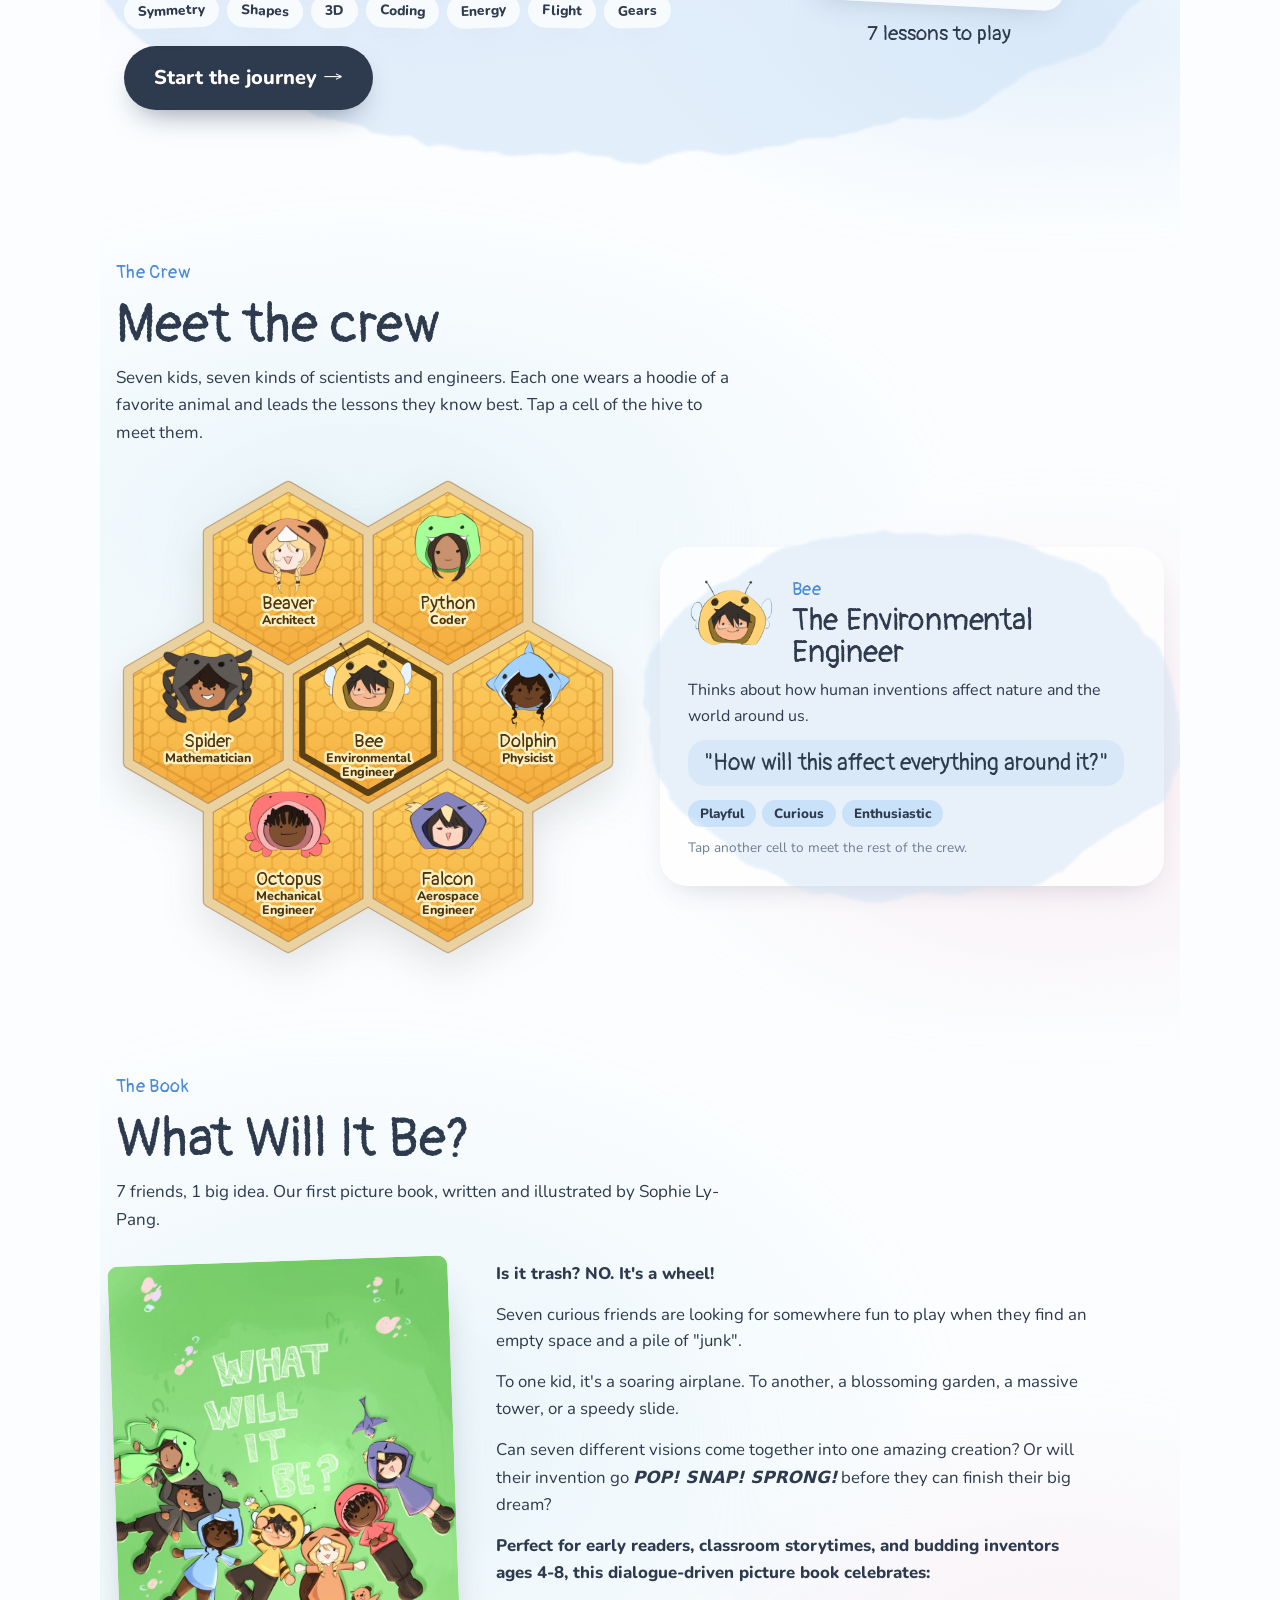
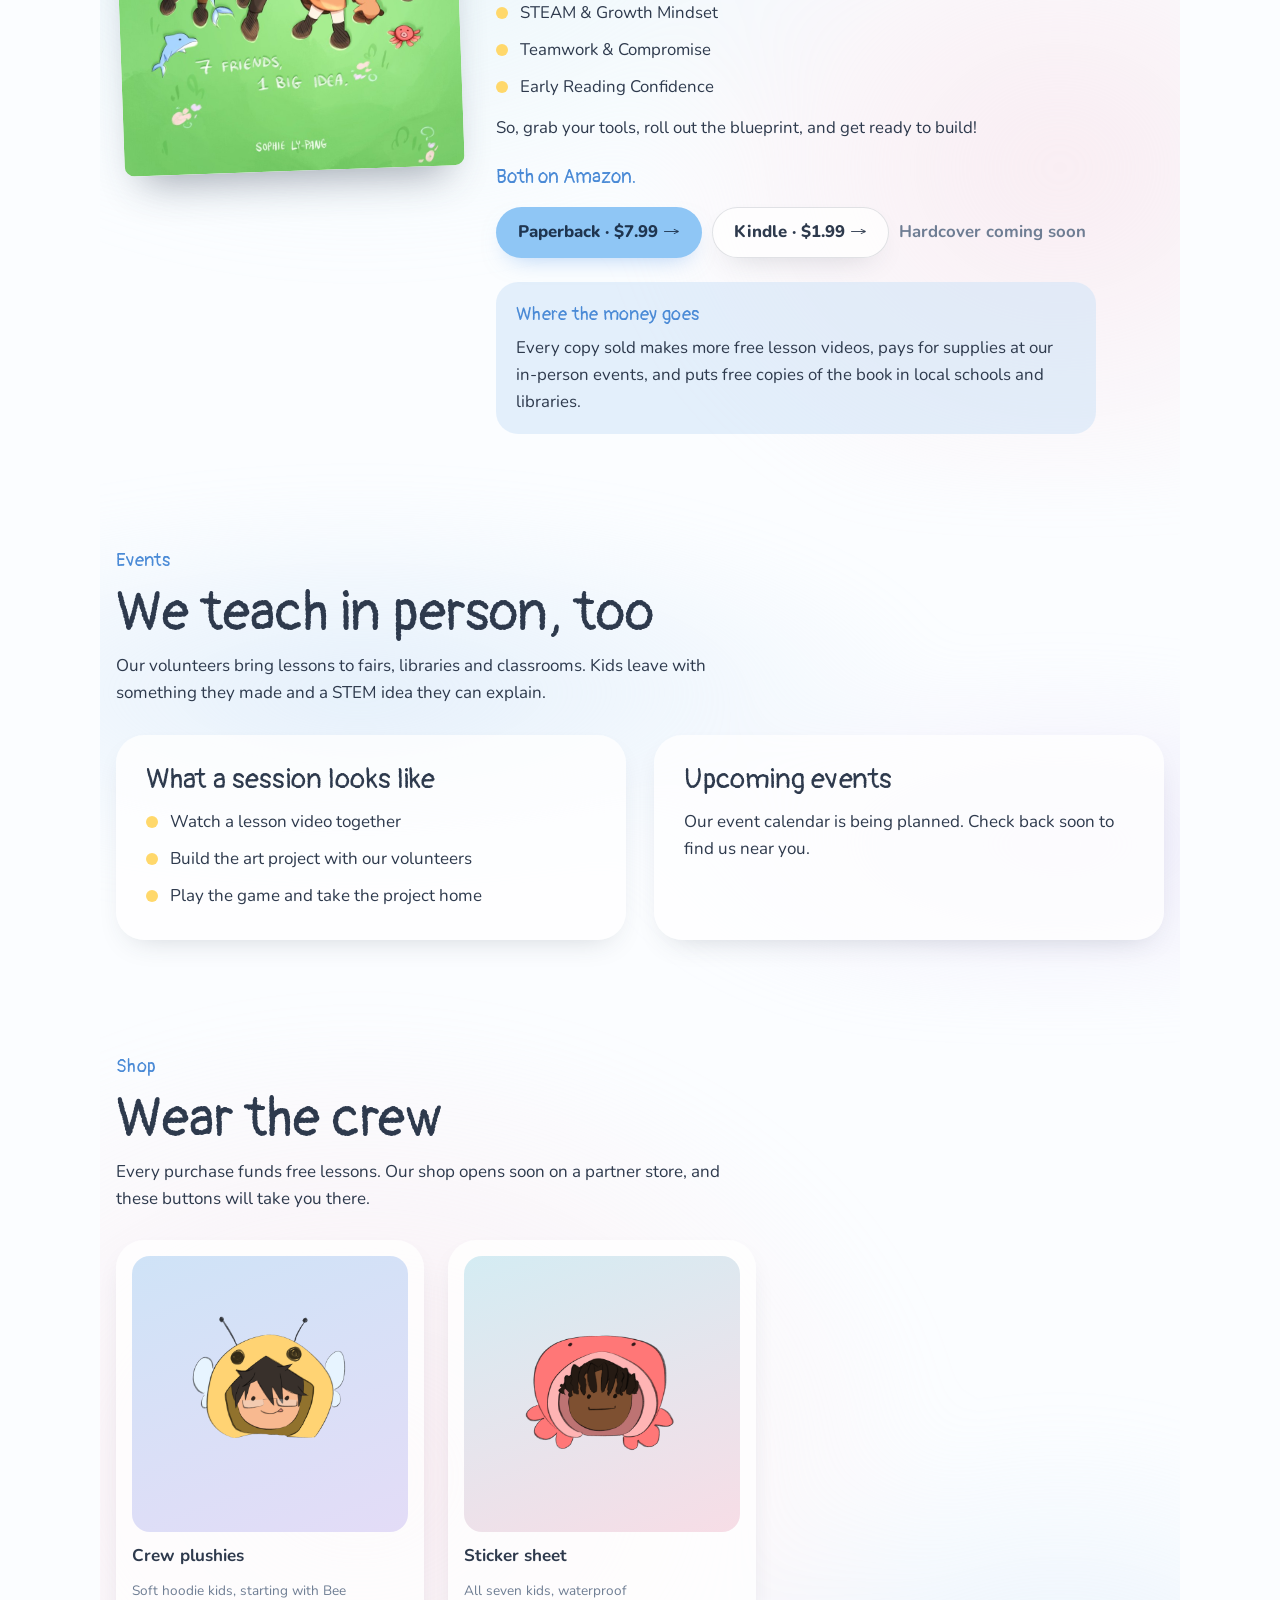
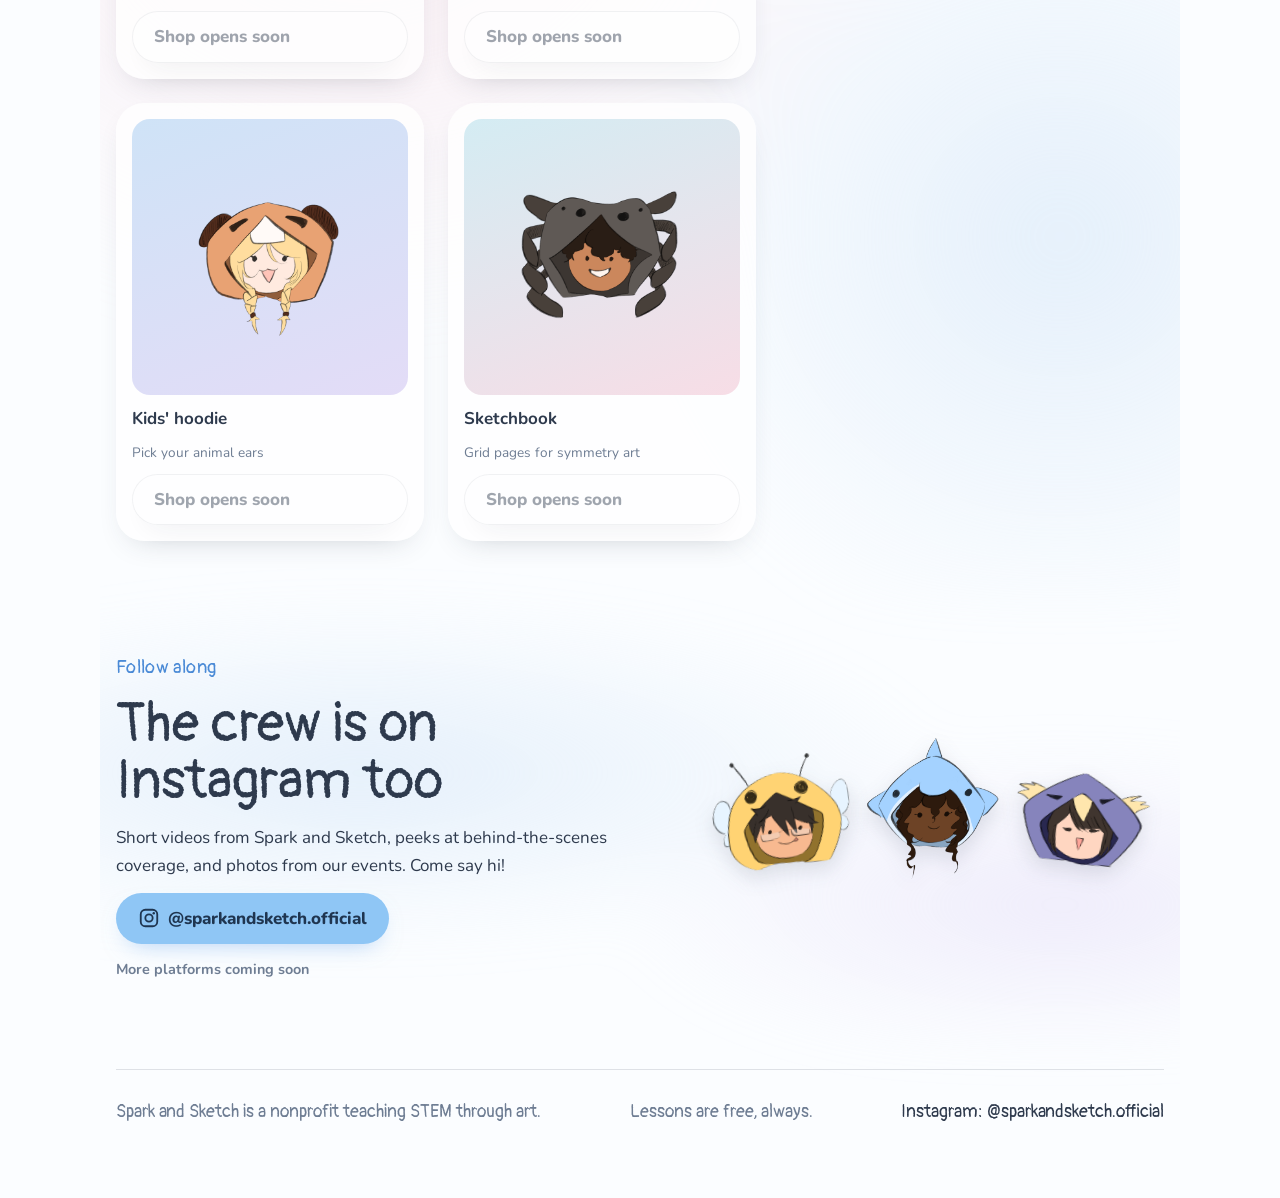
==== commit d636521e: "Reword the Follow section Co-Authored-By: Claude Fable 5.1 <noreply@anthropic.com> Claude-Session: h" ====
--- a/index.html
+++ b/index.html
@@ -173,8 +173,8 @@
     <div class="follow">
       <div class="follow-text">
         <span class="eyebrow">Follow along</span>
-        <h2>New lessons land on Instagram first</h2>
-        <p>Short videos from the crew, peeks at the book, and photos from our events. Come say hi.</p>
+        <h2>The crew is on Instagram too</h2>
+        <p>Short videos from Spark and Sketch, peeks at behind-the-scenes coverage, and photos from our events. Come say hi!</p>
         <a class="btn primary" href="https://www.instagram.com/sparkandsketch.official/" target="_blank" rel="noopener">
           <svg width="22" height="22" viewBox="0 0 24 24" aria-hidden="true"><rect x="3" y="3" width="18" height="18" rx="5" fill="none" stroke="currentColor" stroke-width="2"/><circle cx="12" cy="12" r="4" fill="none" stroke="currentColor" stroke-width="2"/><circle cx="17.2" cy="6.8" r="1.3" fill="currentColor"/></svg>
           @sparkandsketch.official
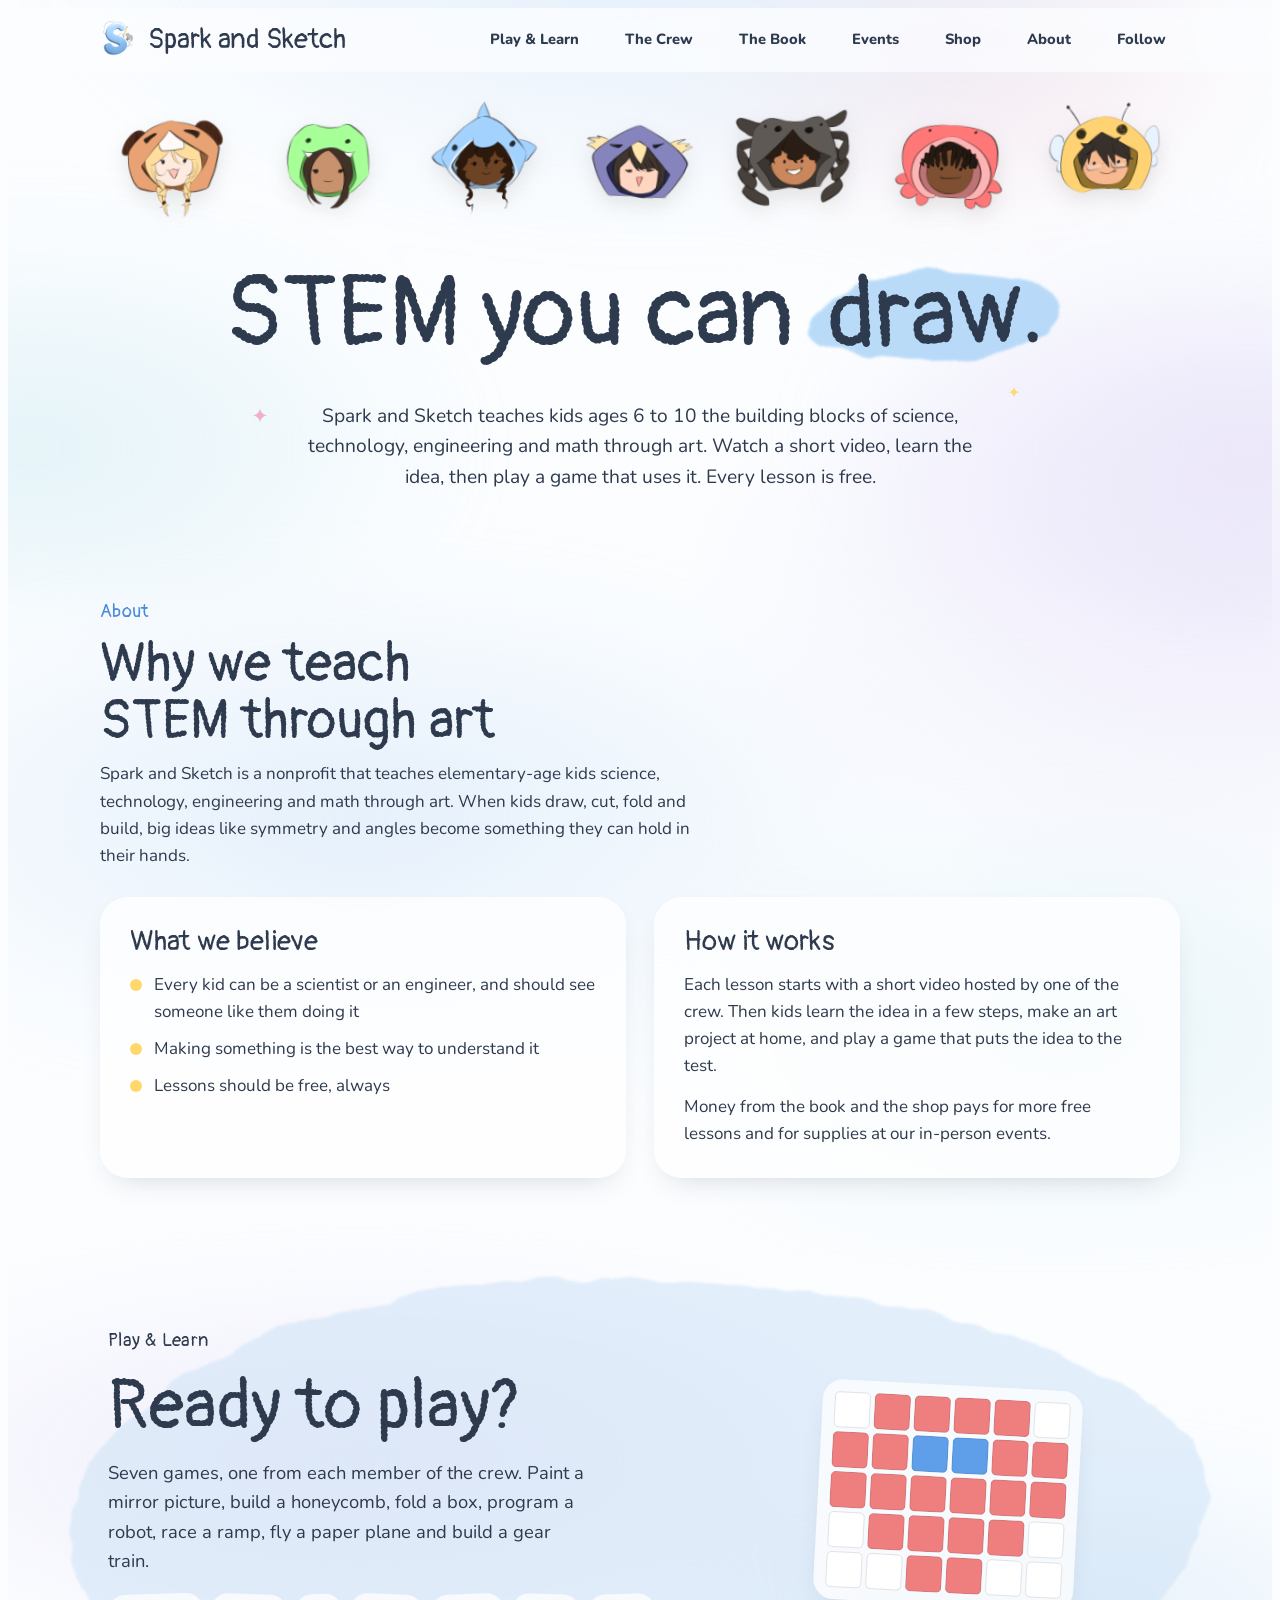
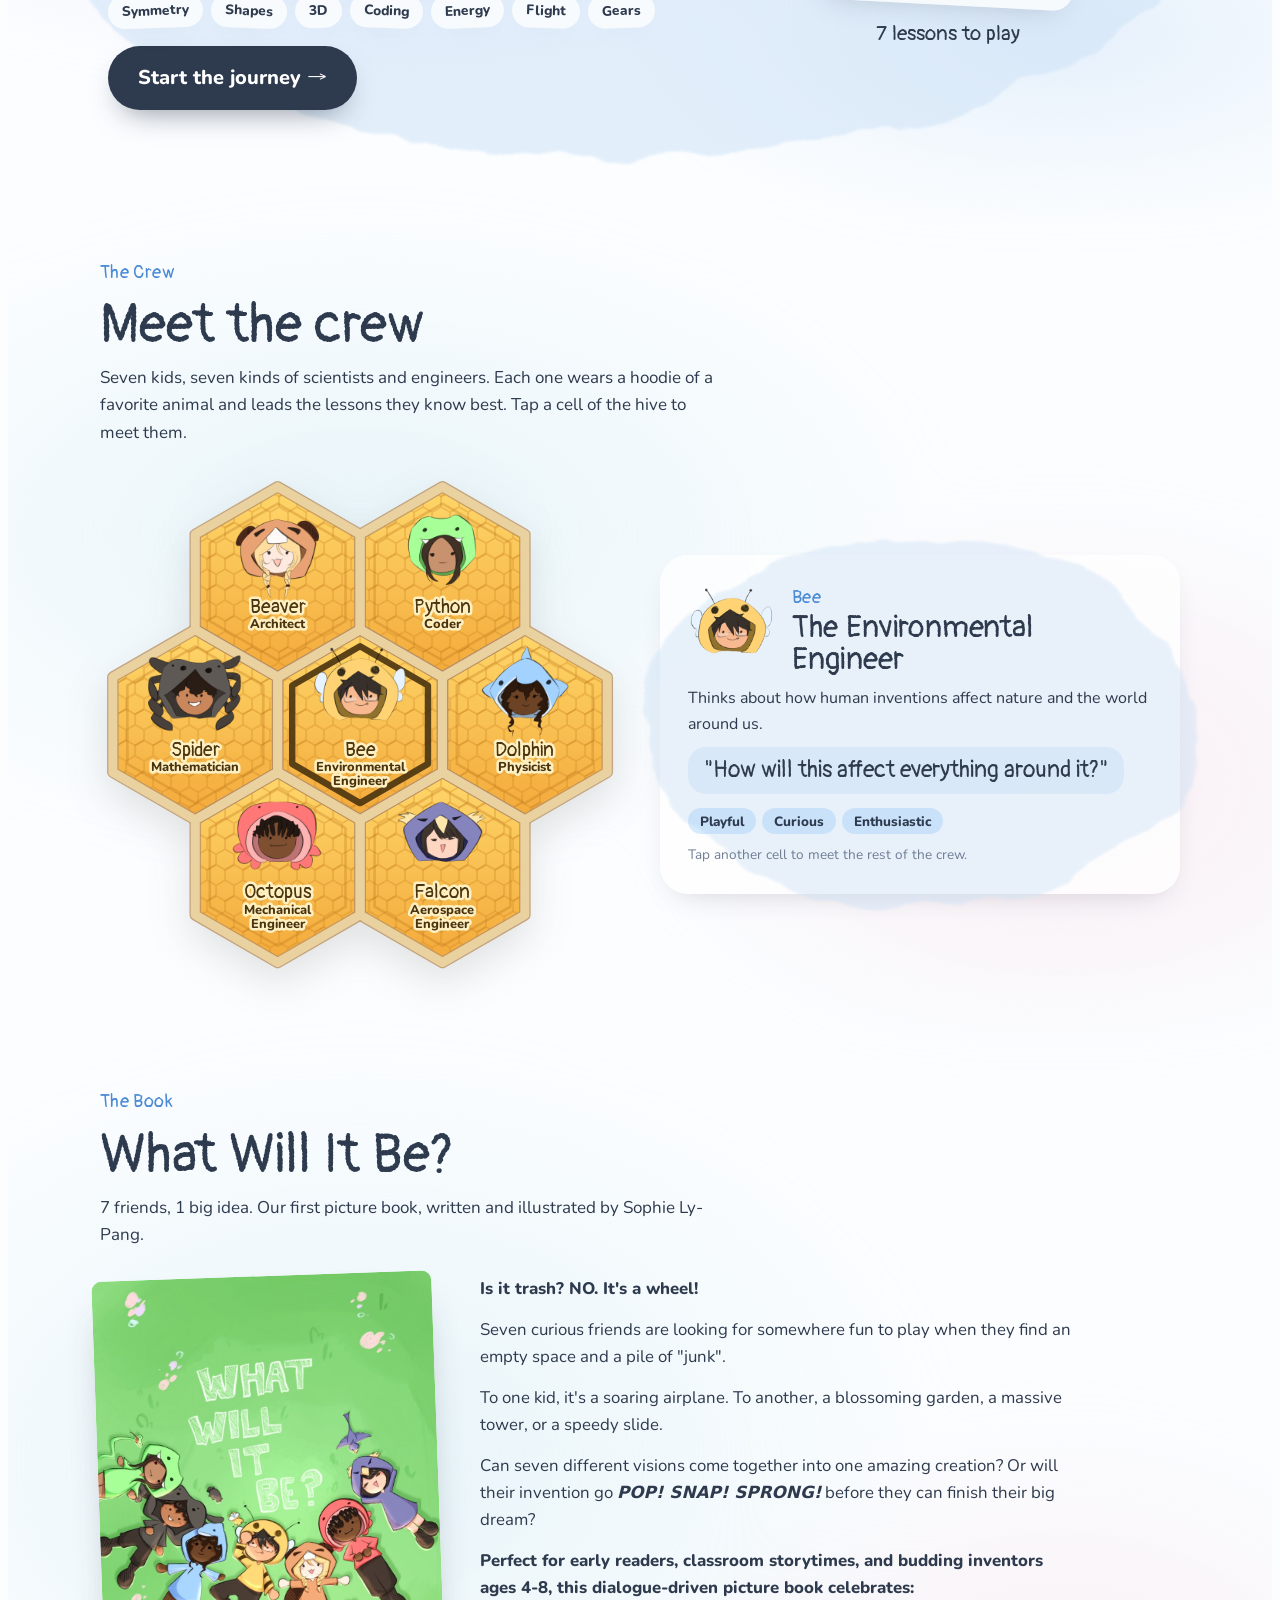
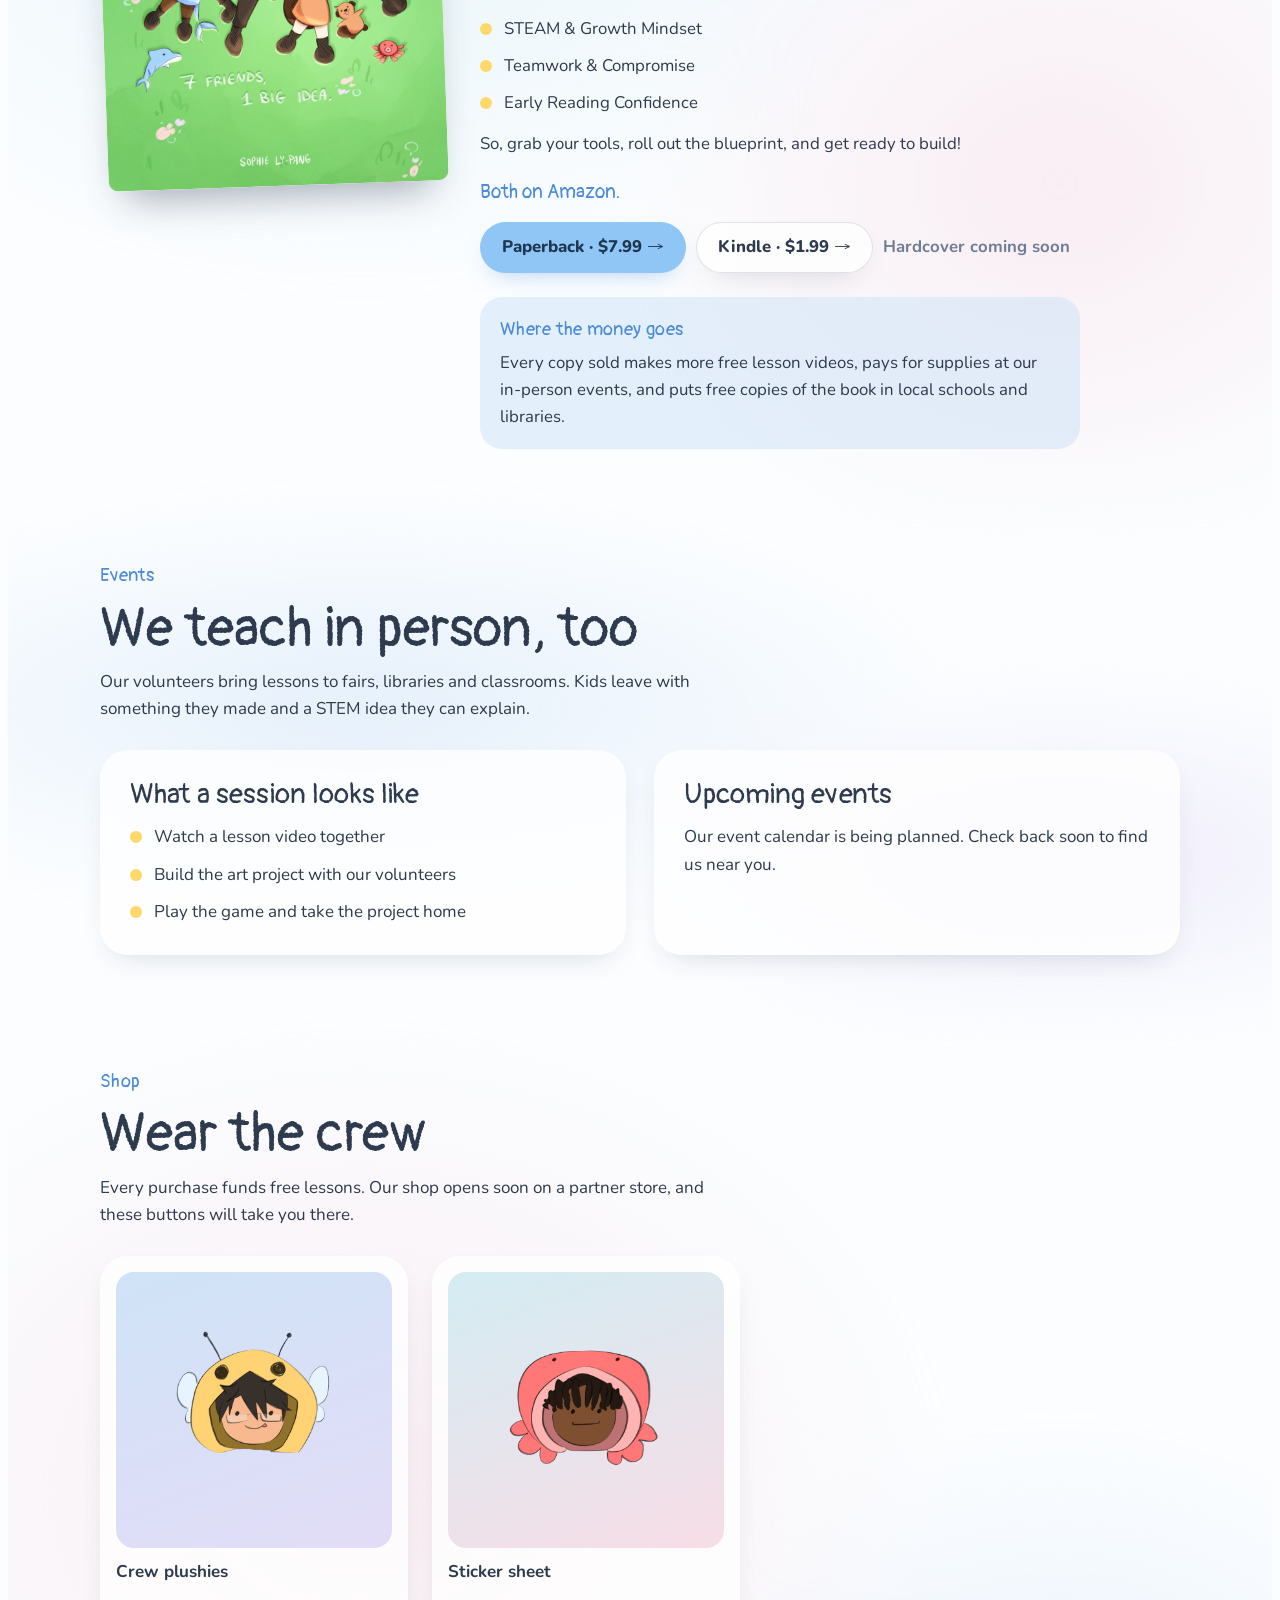
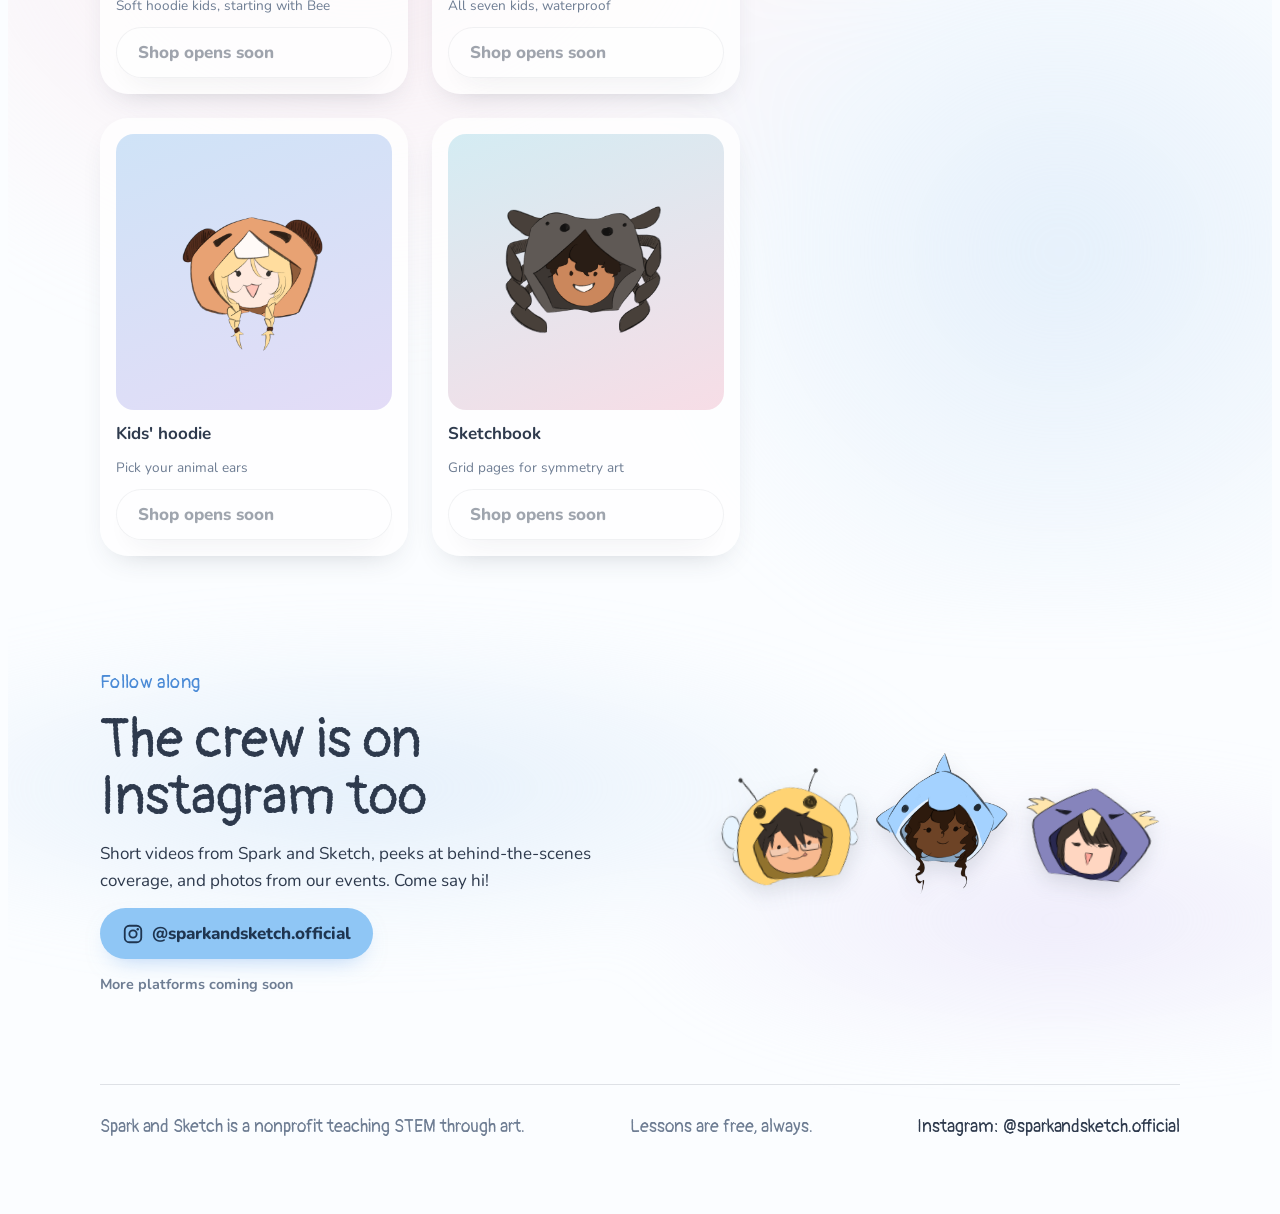
==== commit cf5f218c: "Let the background washes reach the window edges Co-Authored-By: Claude Fable 5.1 <noreply@anthropic" ====
--- a/index.html
+++ b/index.html
@@ -8,7 +8,7 @@
 <link rel="preconnect" href="https://fonts.googleapis.com">
 <link rel="preconnect" href="https://fonts.gstatic.com" crossorigin>
 <link rel="stylesheet" href="https://fonts.googleapis.com/css2?family=Pangolin&family=Nunito:wght@400;700;800&family=Andika:wght@400;700&display=swap">
-<link rel="stylesheet" href="site.css">
+<link rel="stylesheet" href="site.css?v=30">
 
 <link rel="icon" href="/favicon.ico" sizes="any">
 <link rel="icon" type="image/png" sizes="32x32" href="/favicon-32.png">
@@ -192,7 +192,7 @@
   </footer>
 </main>
 
-<script src="characters.js"></script>
+<script src="characters.js?v=29"></script>
 <script>
 (function(){
 const {CAST, kid, byId} = window.SS;
--- a/site.css
+++ b/site.css
@@ -67,7 +67,7 @@
 #shop{--wash:var(--blush);--wash2:var(--sky)}
 #follow{--wash:var(--sky);--wash2:var(--lilac)}
 #journey{--wash:var(--sky);--wash2:var(--lilac)}
-main{position:relative;isolation:isolate;overflow-x:clip;margin-inline:-16px;padding-inline:16px}
+main{position:relative;isolation:isolate}
 
 /* nav */
 .top{position:sticky;top:env(safe-area-inset-top,0px);z-index:5;margin-inline:-16px;padding:14px 16px;background:color-mix(in srgb,var(--paper) 78%,transparent);backdrop-filter:blur(10px);-webkit-backdrop-filter:blur(10px)}
